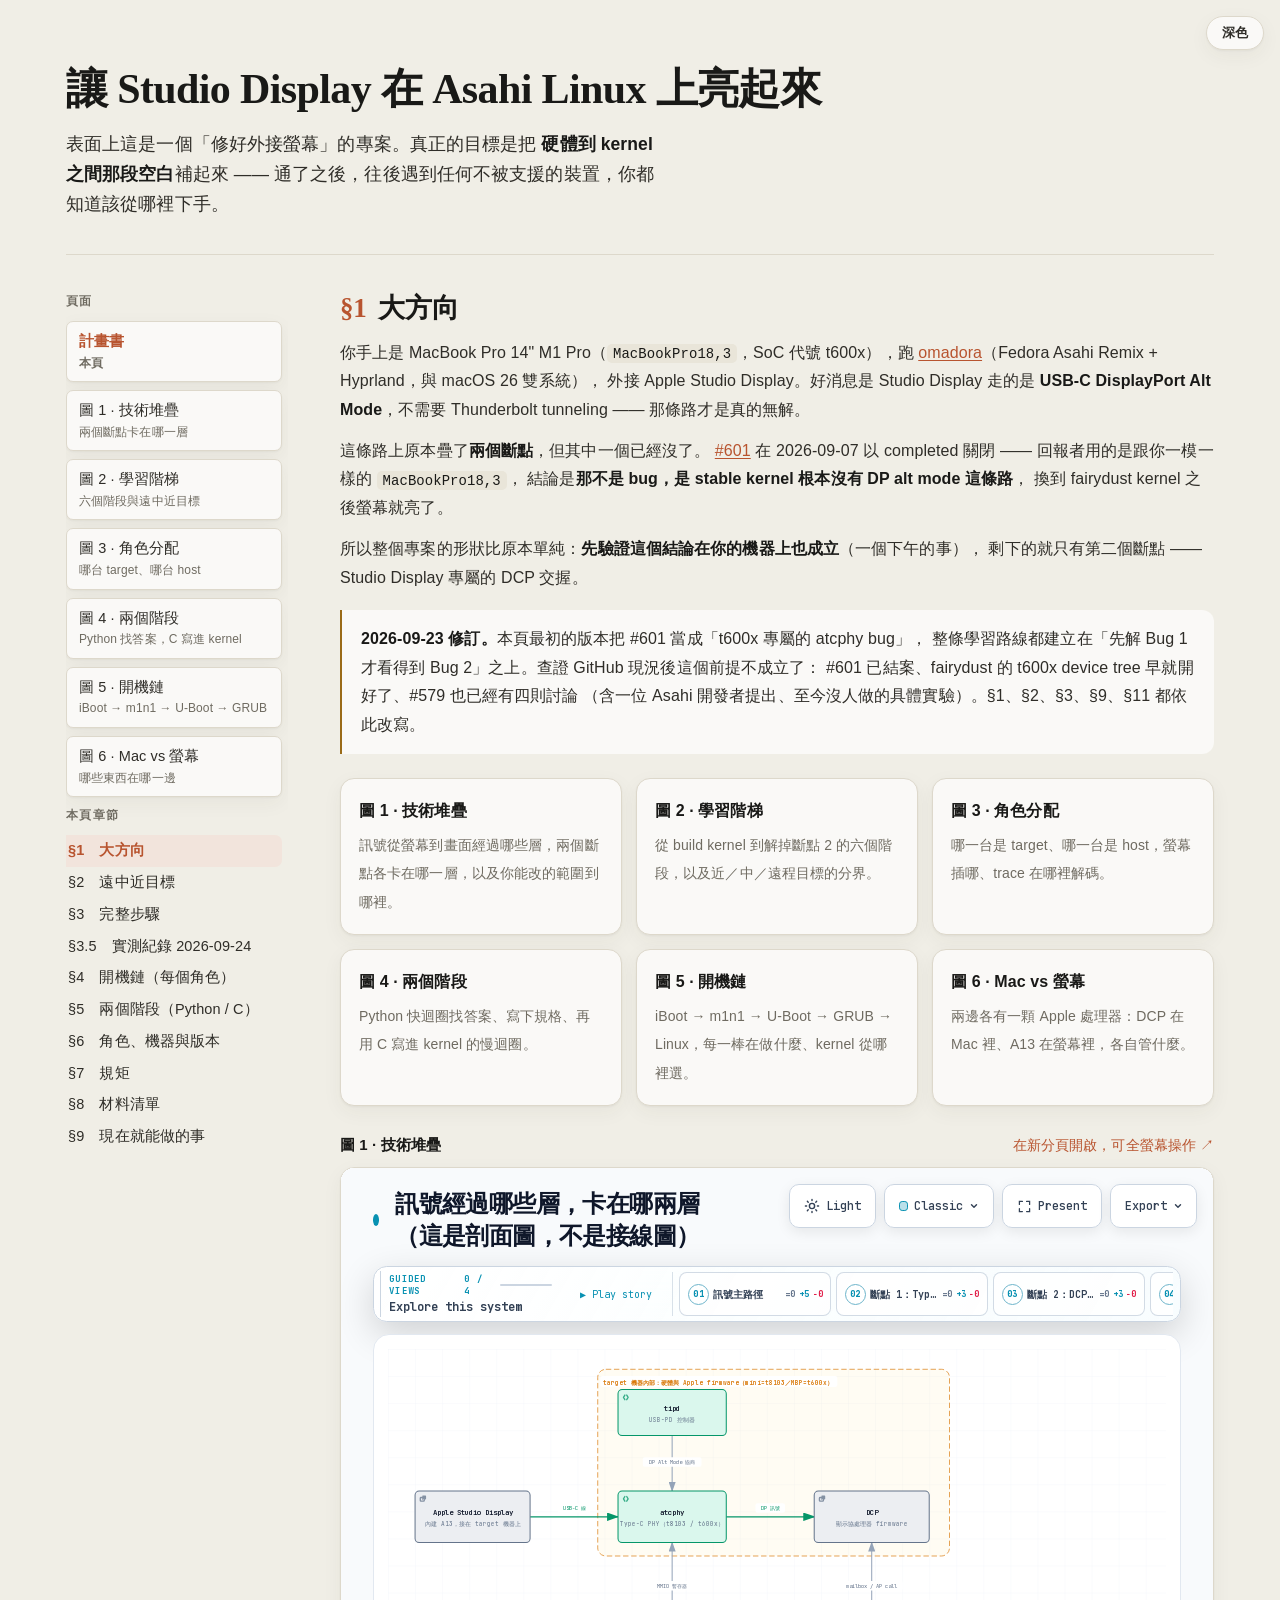
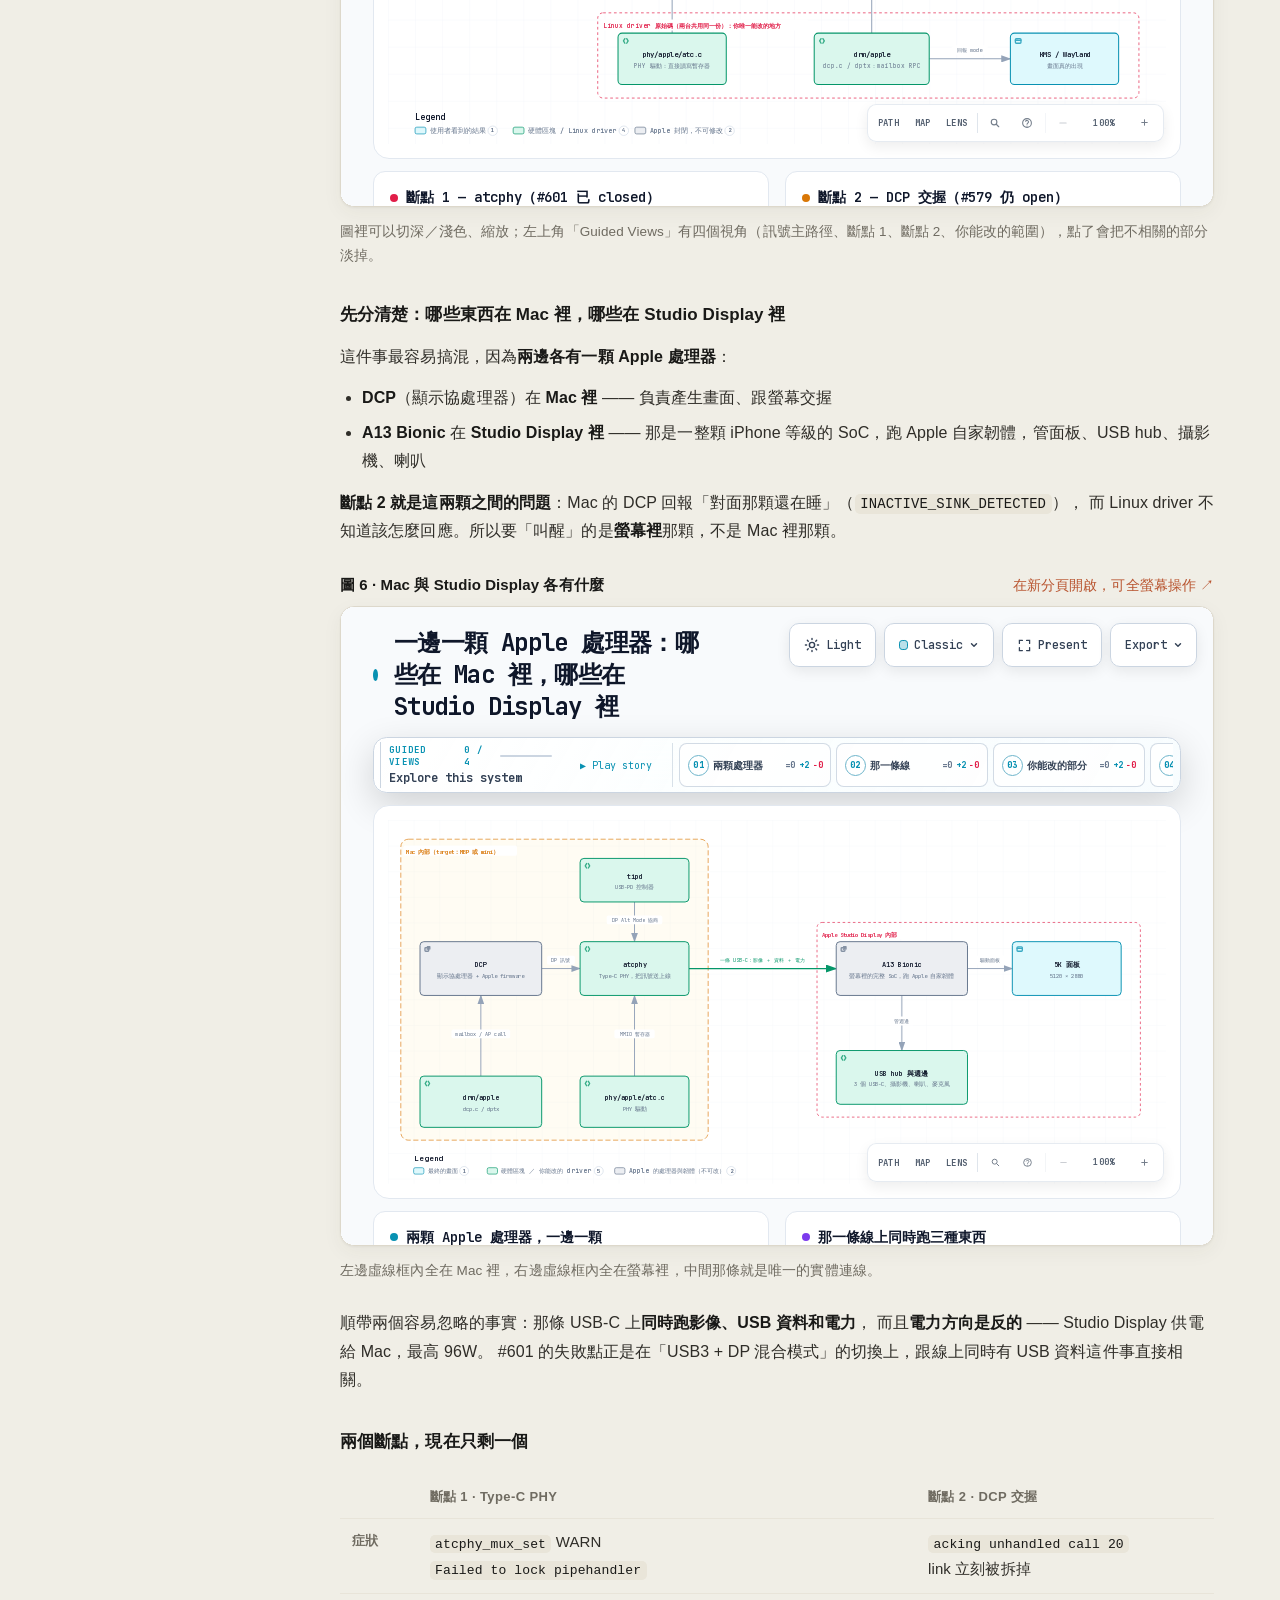
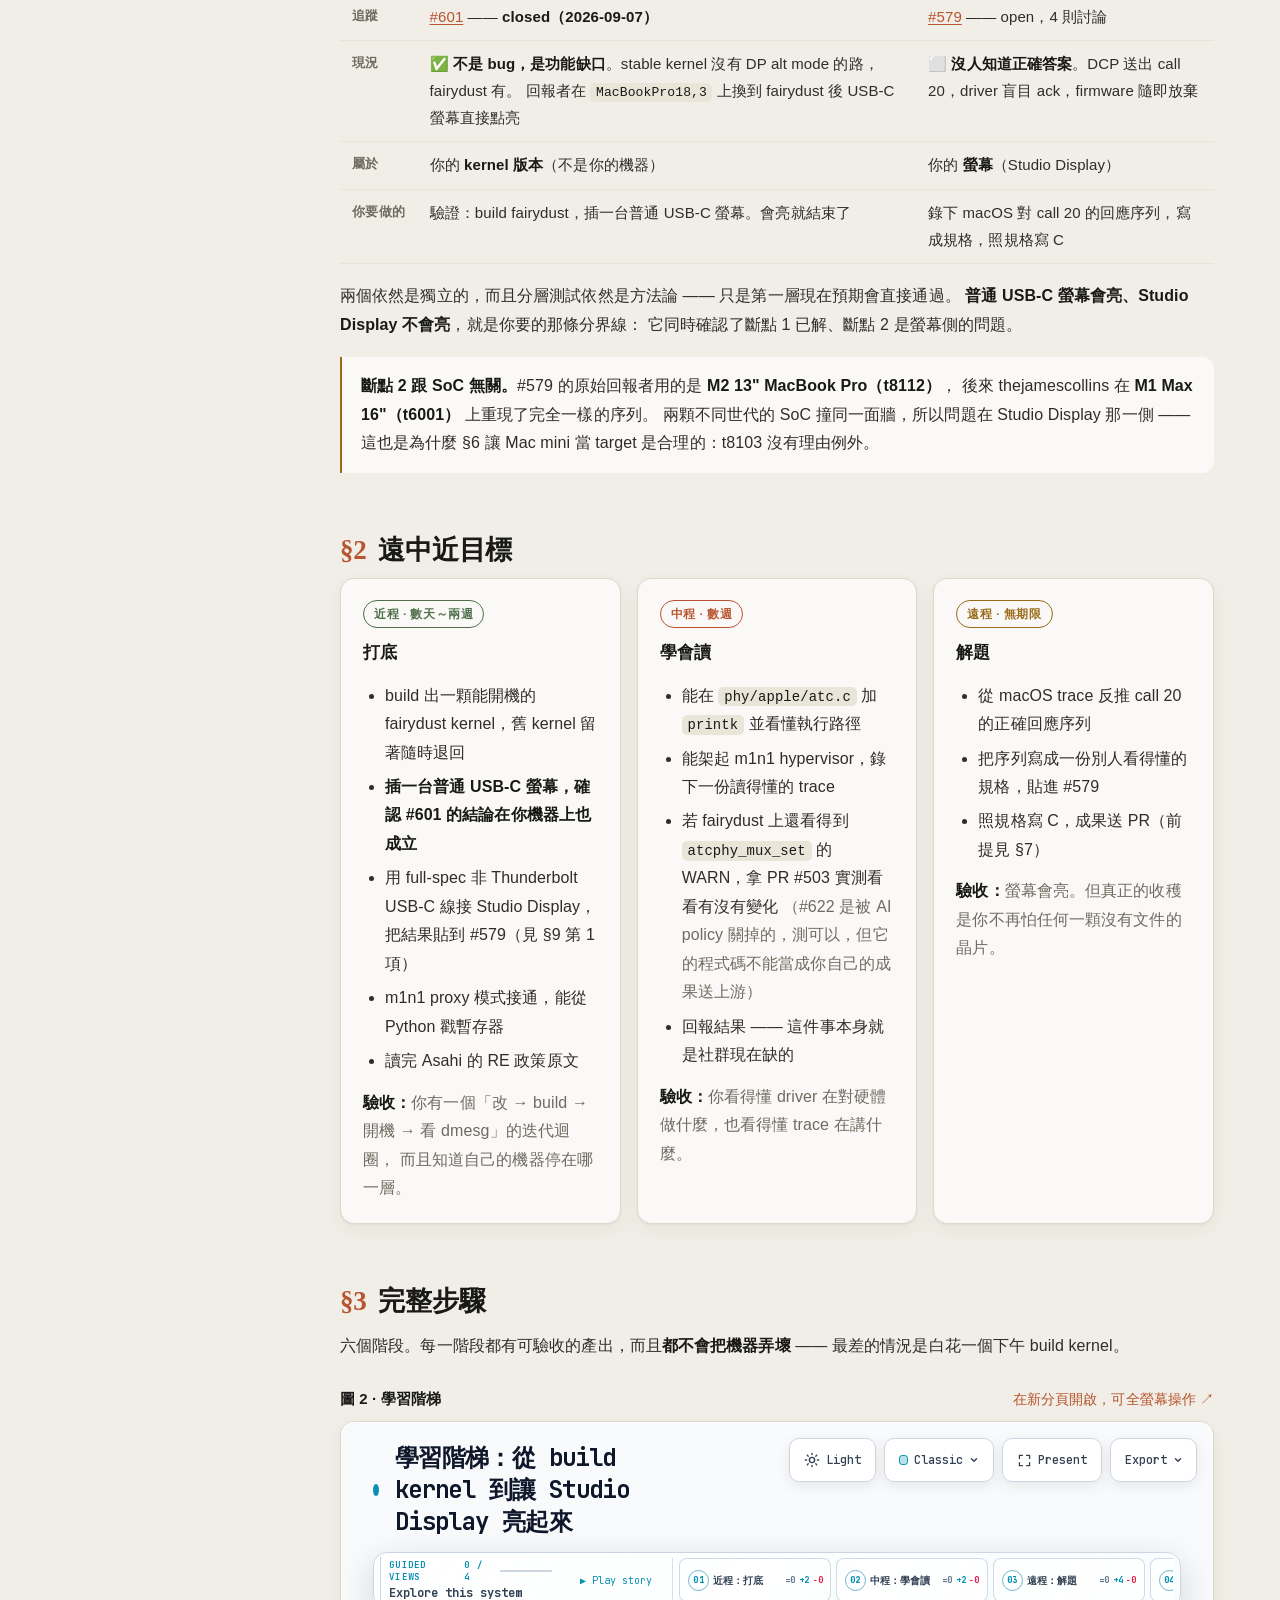
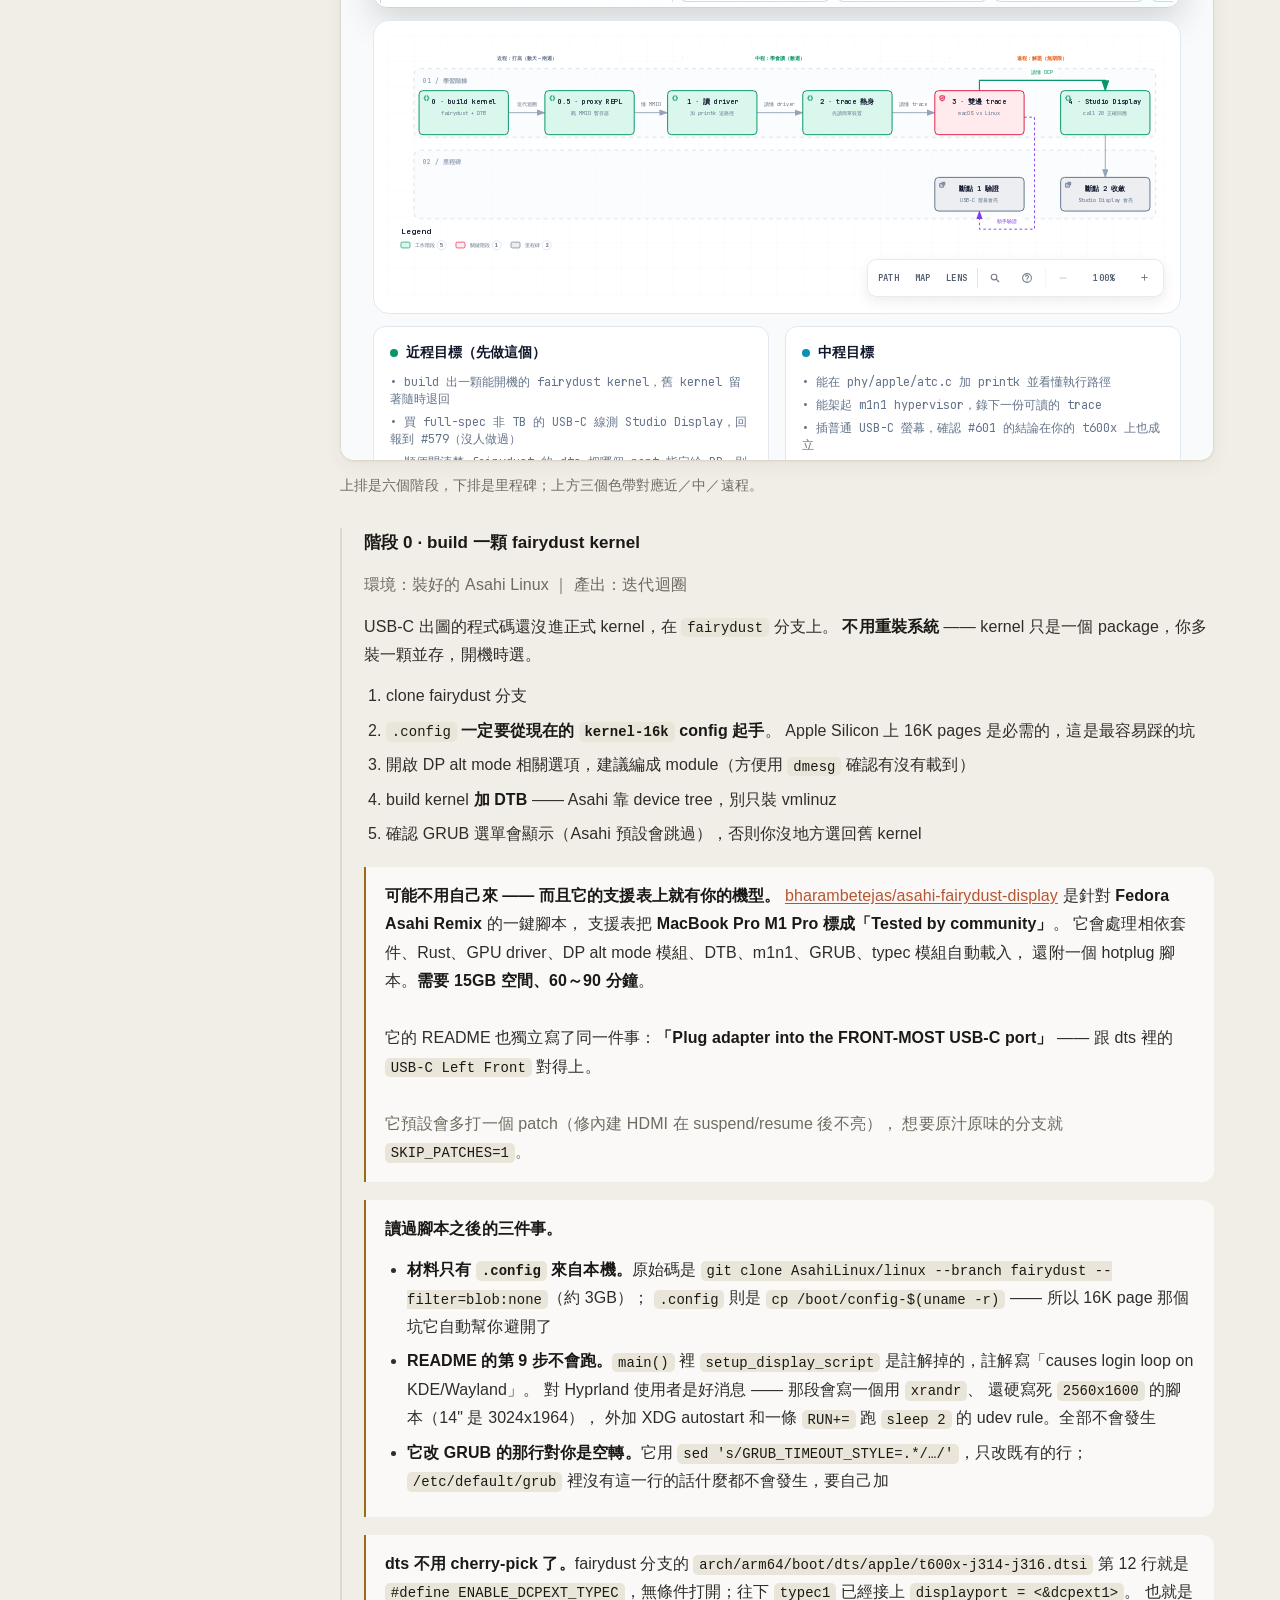
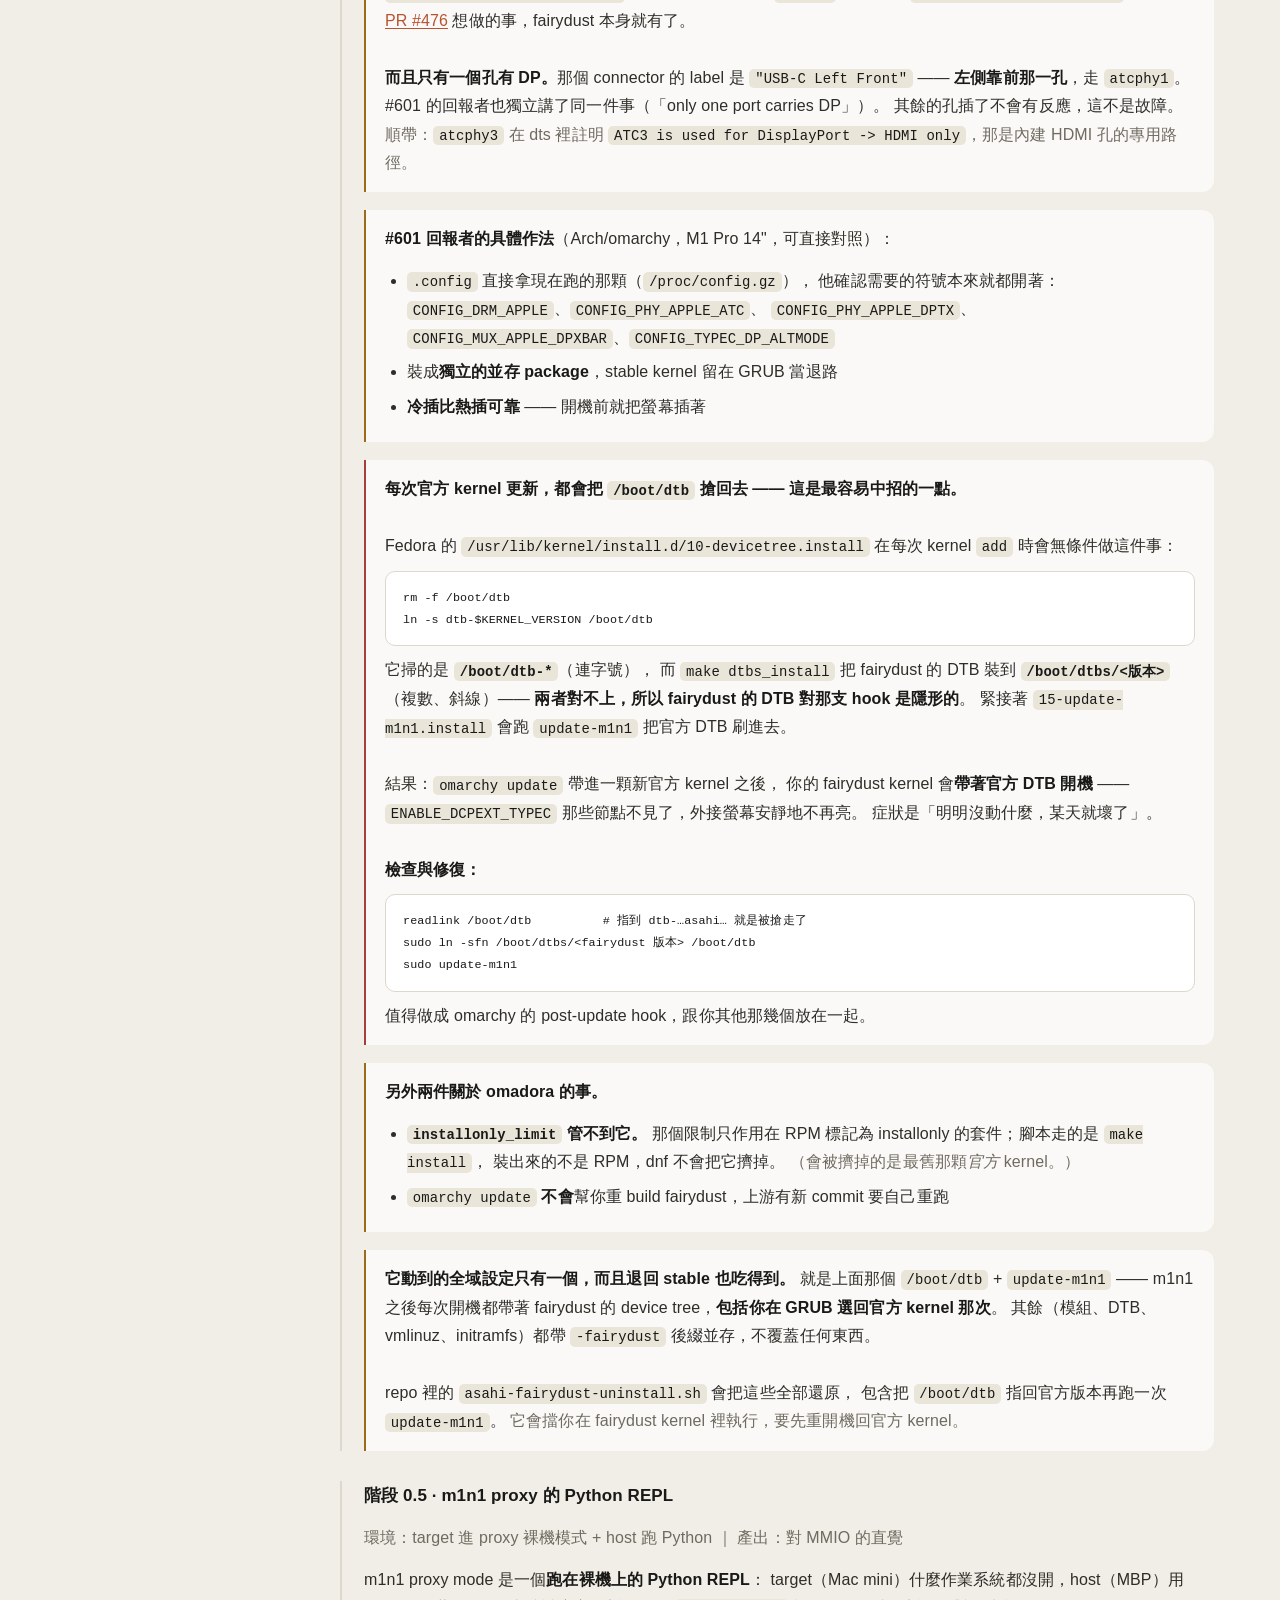
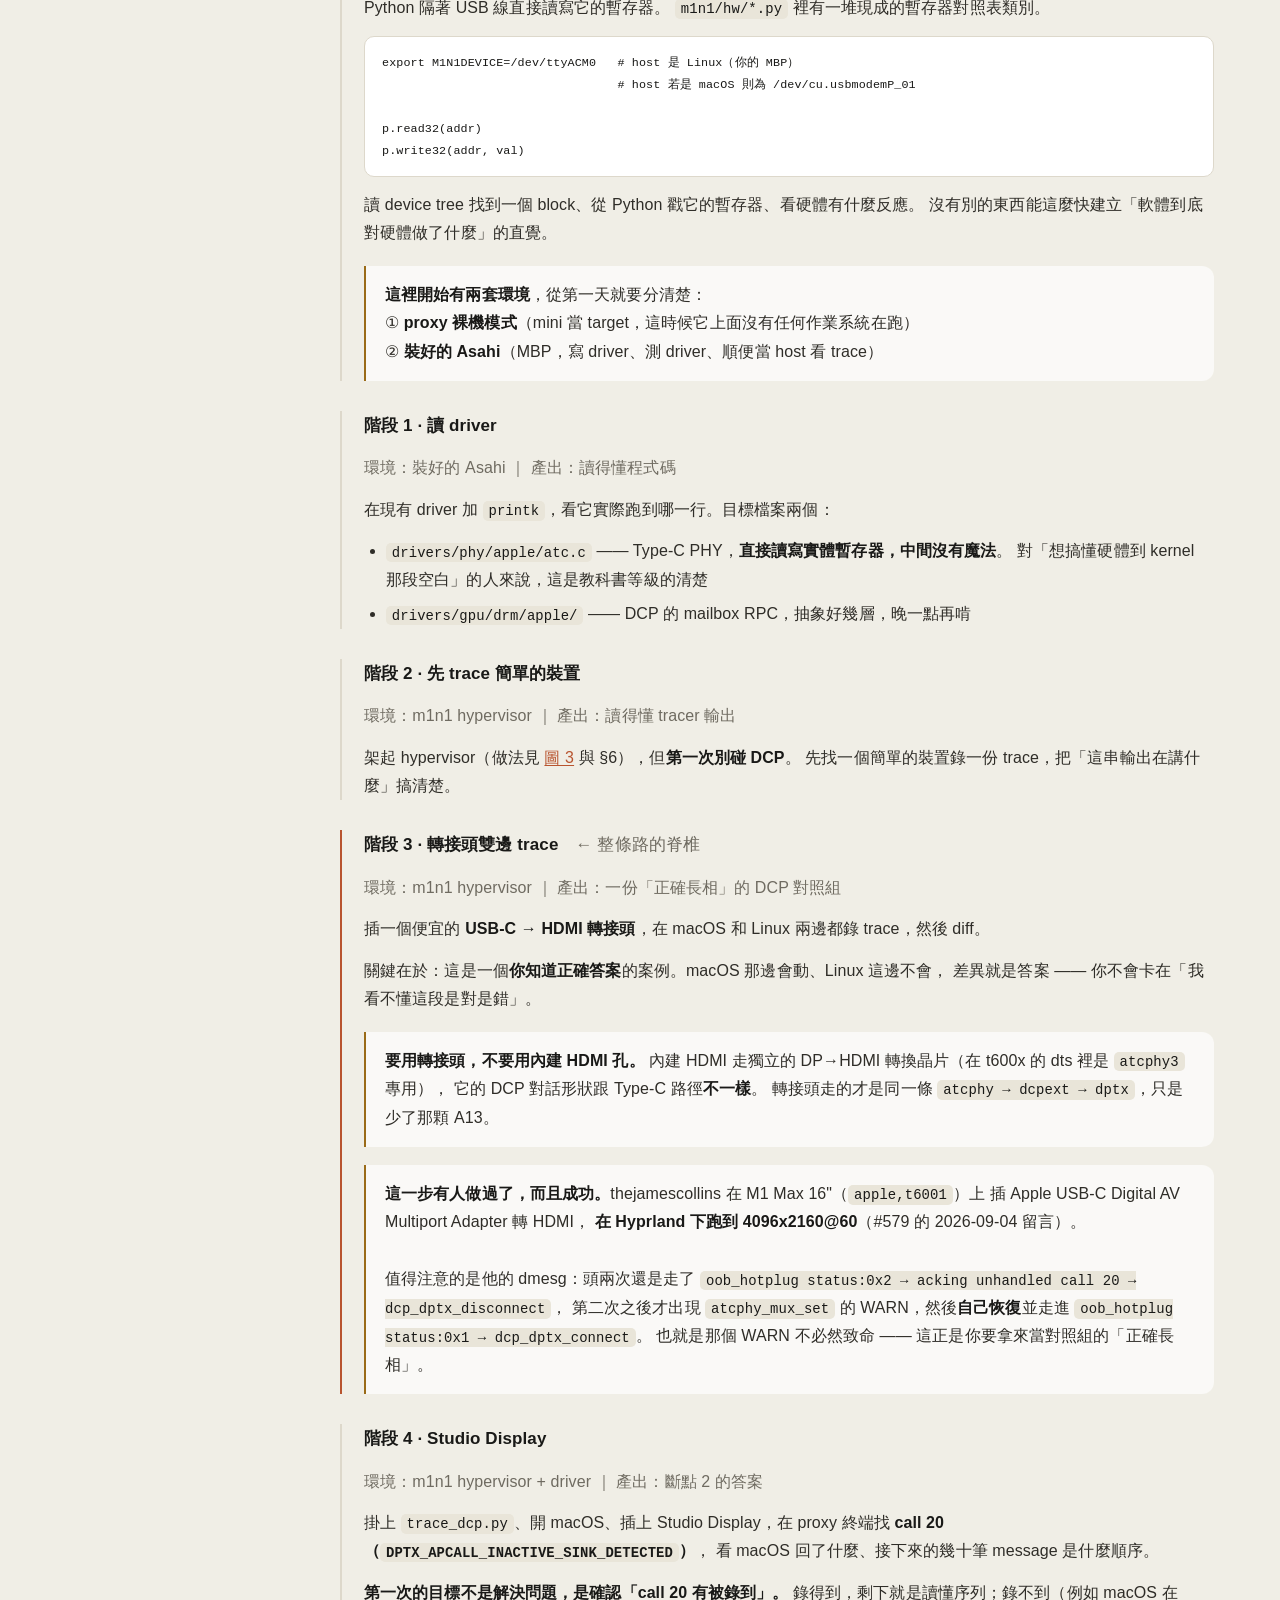
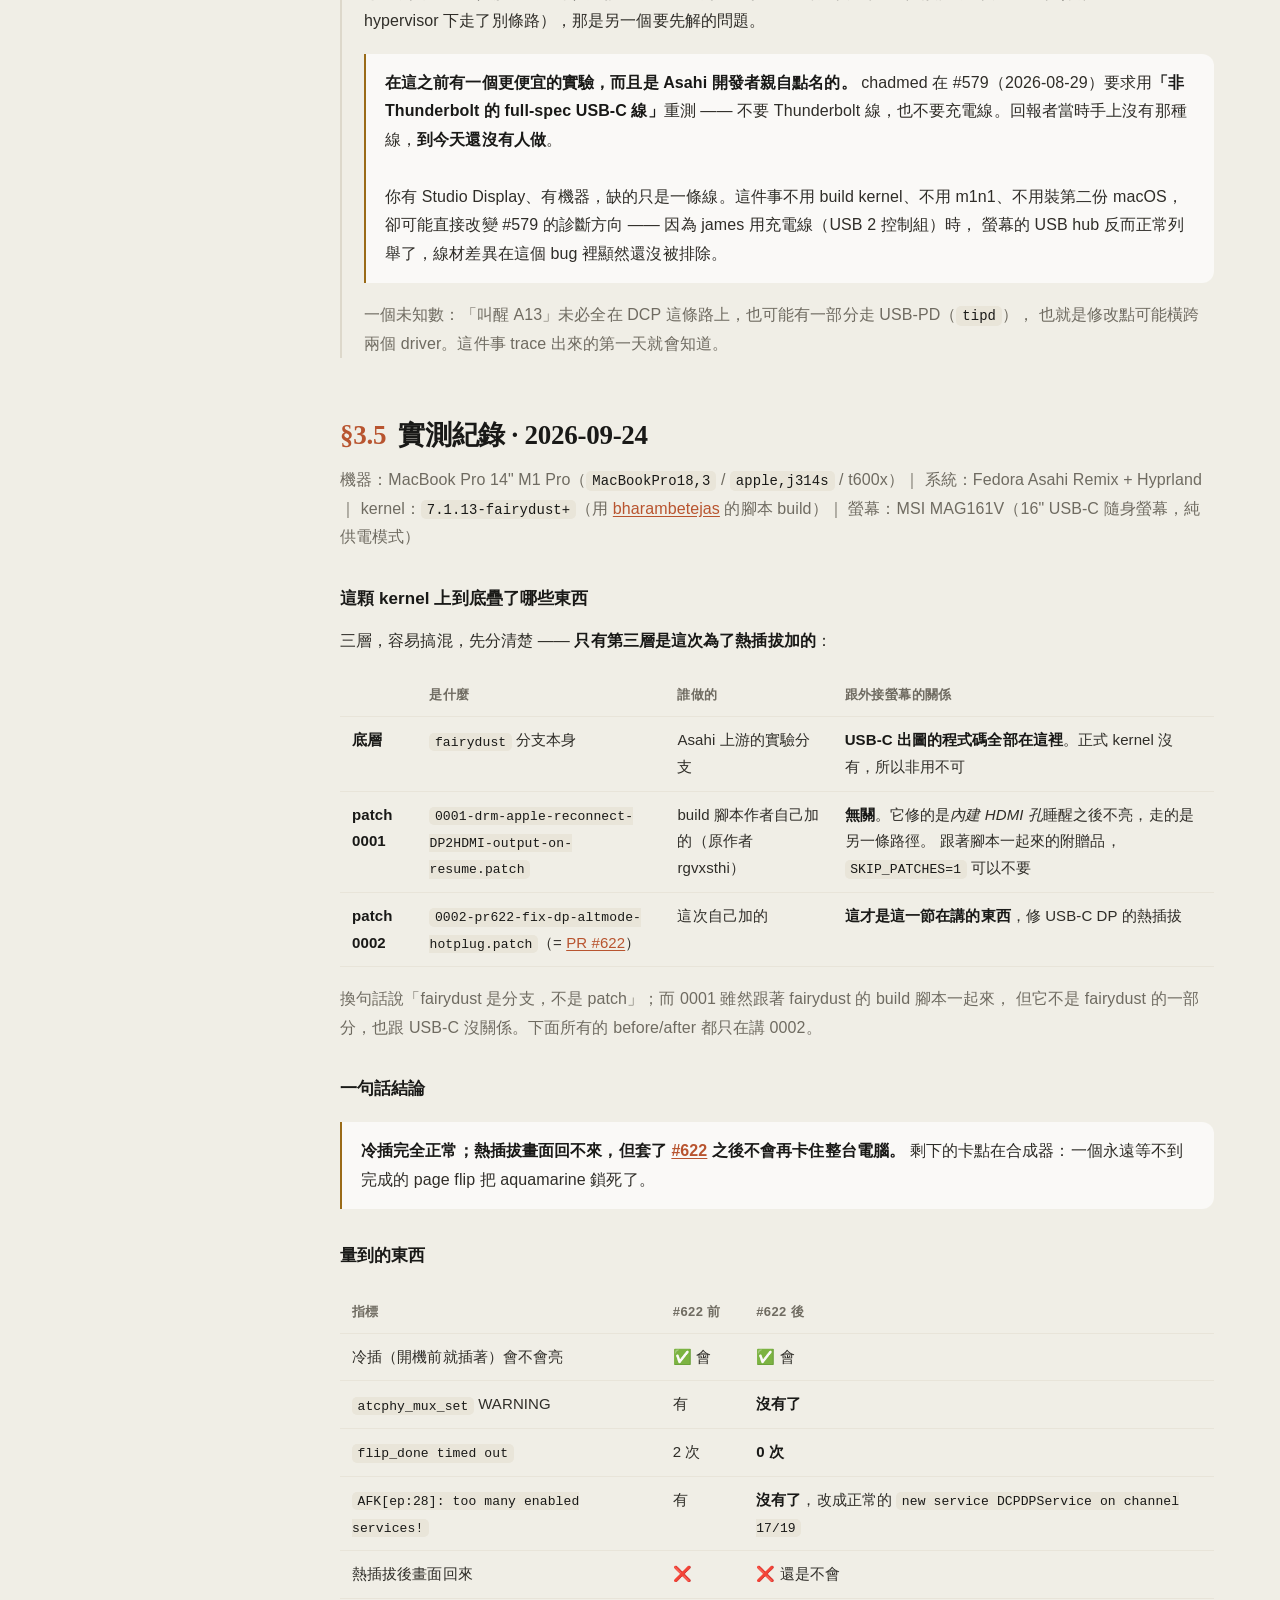
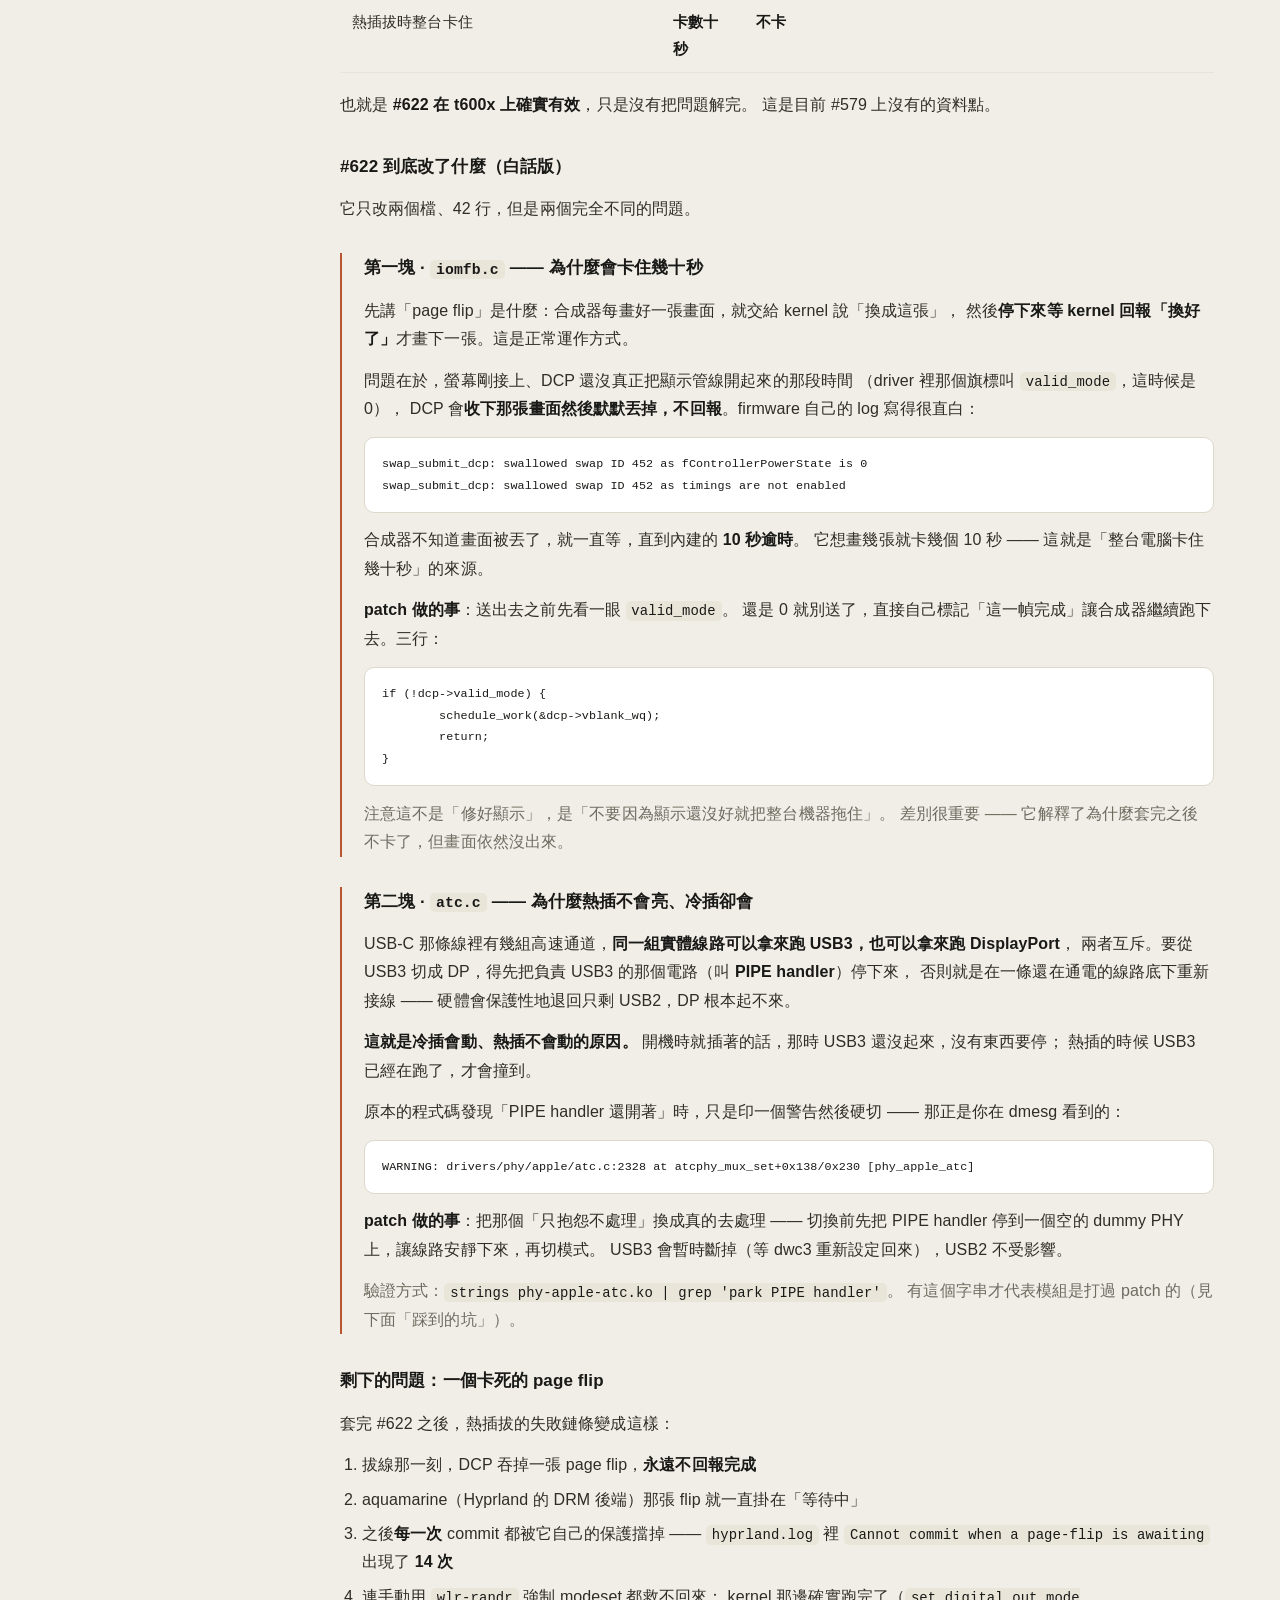
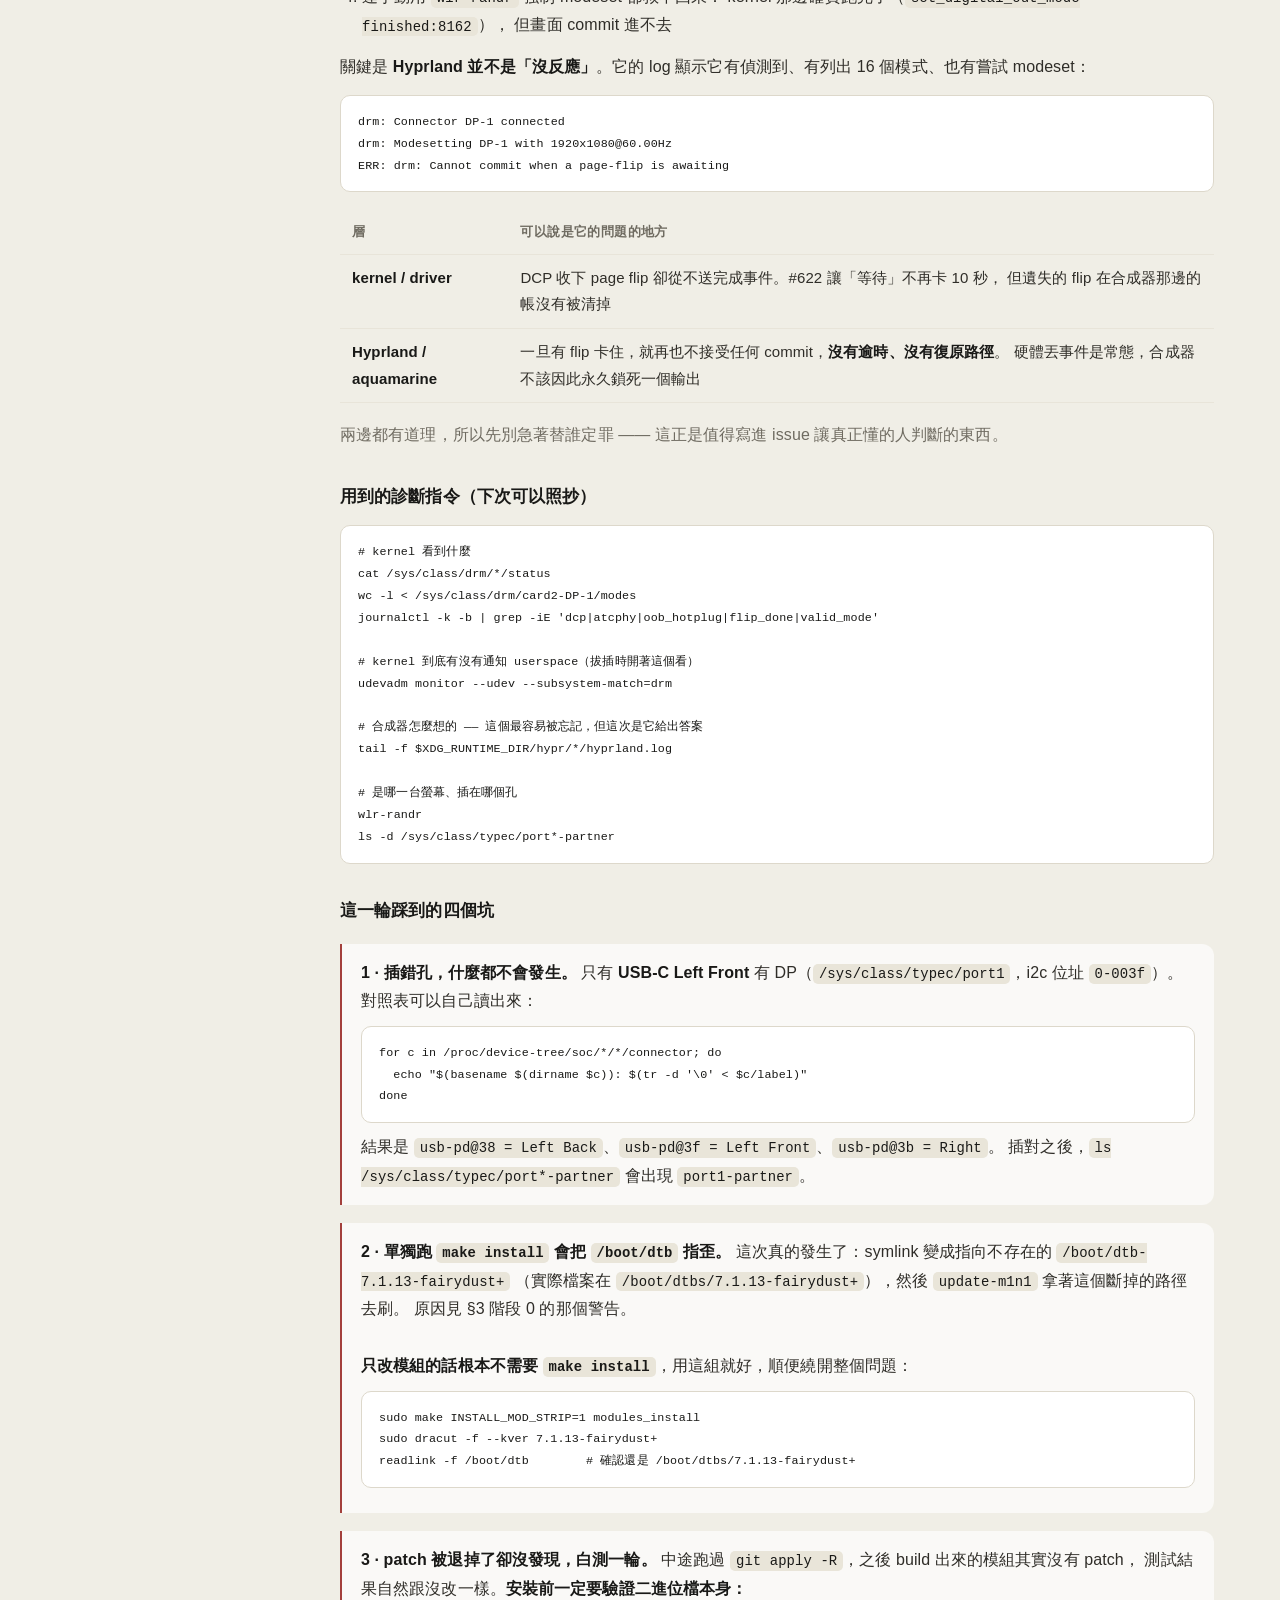
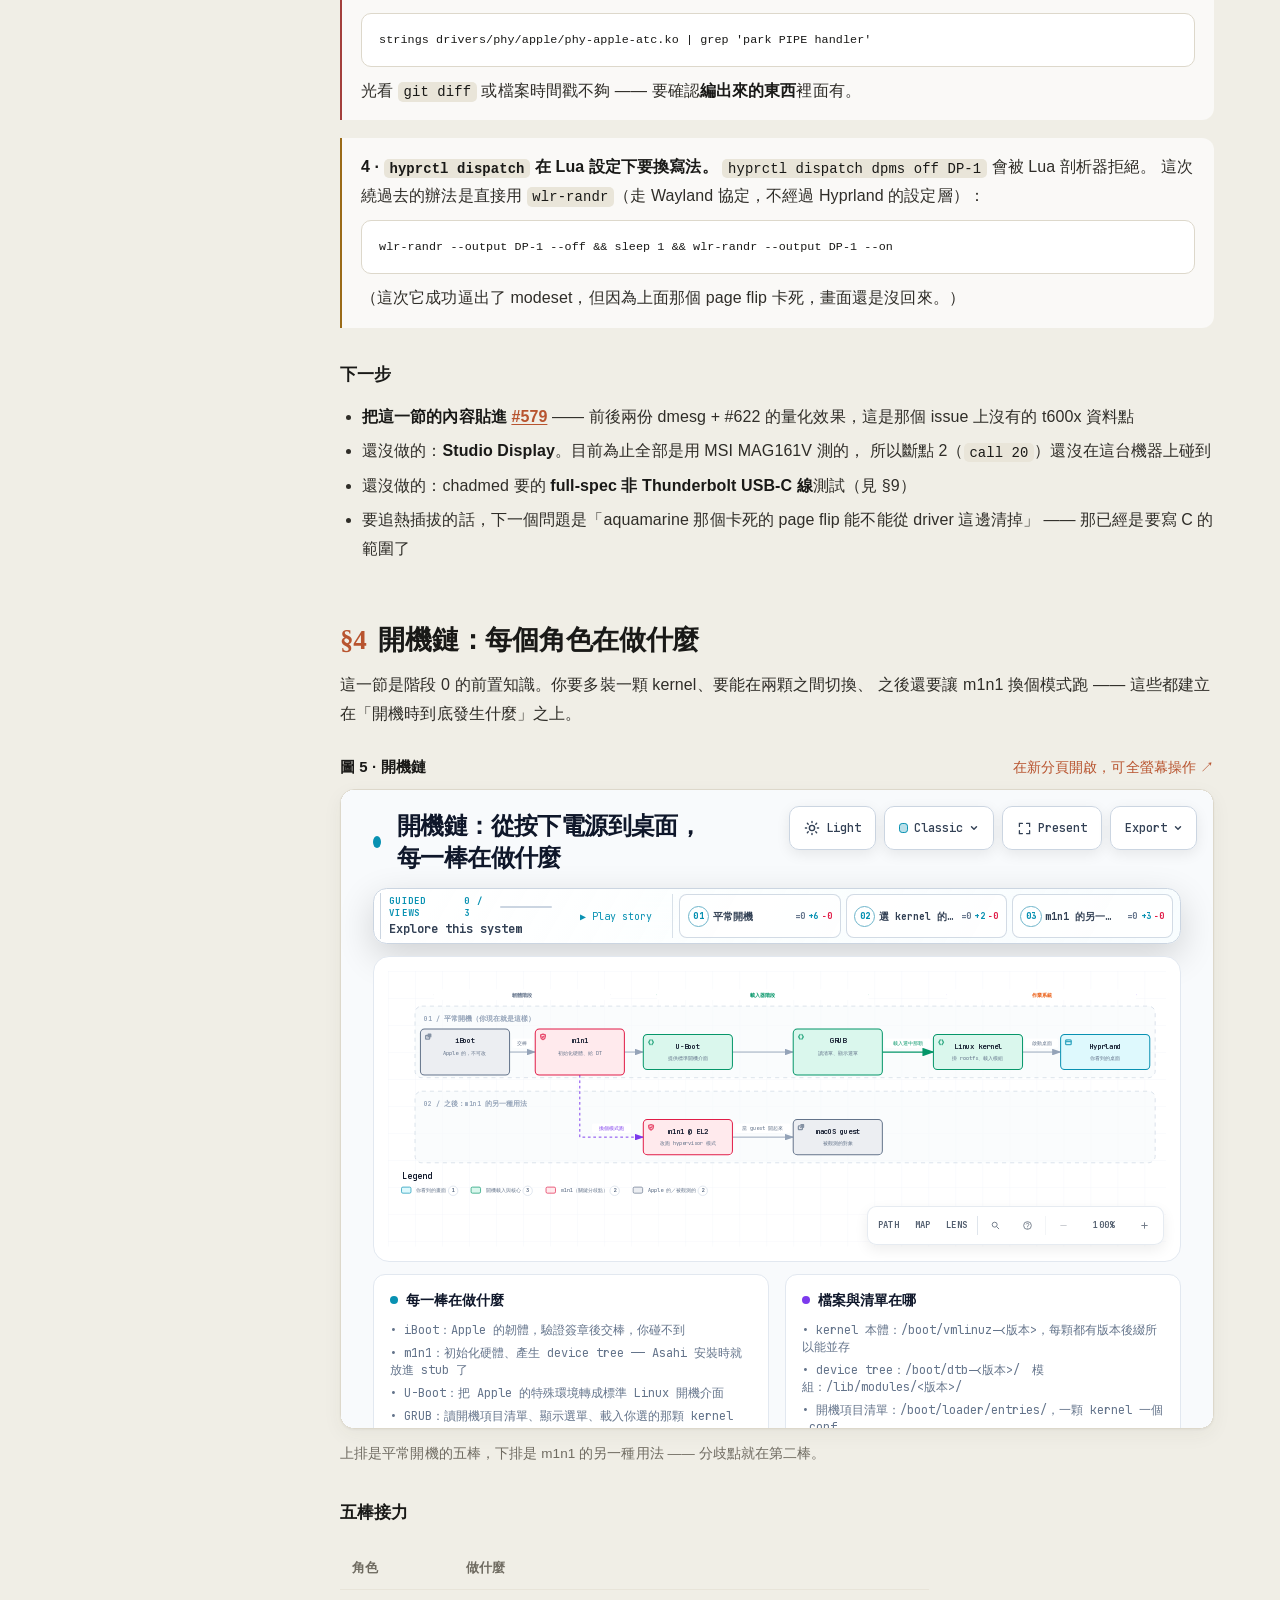
==== html/index.html @ 62ba2919 "新增 §12 日誌，記下第一次動手的完整流水帳 §3.5 記的是量到的結果，這裡記的是過程：做了什麼、發現什麼、哪裡做得不好、 下次從哪接。最新的擺最上面，之後每次動手往上加一筆。  2026-09-" ====
<!DOCTYPE html>
<html lang="zh-Hant">
<head>
<meta charset="utf-8">
<meta name="viewport" content="width=device-width, initial-scale=1">
<title>M1 Pro 外接螢幕專案</title>
<style>
:root{
  --bg:#f0eee6; --panel:#faf9f7; --panel2:#ffffff;
  --ink:#191917; --ink2:#2f2d28; --muted:#6f6b61; --line:#ddd8cb; --line2:#e8e4d9;
  --accent:#b8542f; --accent-soft:#f2e4dc;
  --ok:#4f6f4a; --warn:#9a6b18; --bad:#a3403c; --code-bg:#e9e5d9;
  --shadow:0 1px 2px rgba(60,50,30,.05),0 6px 20px rgba(60,50,30,.05);
  --serif:ui-serif,"Iowan Old Style",Georgia,"Songti TC","Noto Serif TC",serif;
}
:root[data-theme="dark"]{
  --bg:#1c1b19; --panel:#232220; --panel2:#2a2825;
  --ink:#f2f0ea; --ink2:#e2dfd6; --muted:#a09a8d; --line:#38352f; --line2:#312e29;
  --accent:#e08a66; --accent-soft:#3a2a22;
  --ok:#89ab82; --warn:#d9a95f; --bad:#e08080; --code-bg:#2b2926;
  --shadow:0 1px 2px rgba(0,0,0,.3),0 6px 20px rgba(0,0,0,.3);
}
@media (prefers-color-scheme: dark){
  :root[data-theme="auto"]{
    --bg:#1c1b19; --panel:#232220; --panel2:#2a2825;
    --ink:#f2f0ea; --ink2:#e2dfd6; --muted:#a09a8d; --line:#38352f; --line2:#312e29;
    --accent:#e08a66; --accent-soft:#3a2a22;
    --ok:#89ab82; --warn:#d9a95f; --bad:#e08080; --code-bg:#2b2926;
    --shadow:0 1px 2px rgba(0,0,0,.3),0 6px 20px rgba(0,0,0,.3);
  }
}
*{box-sizing:border-box}
html{-webkit-text-size-adjust:100%; scroll-behavior:smooth}
body{
  margin:0; background:var(--bg); color:var(--ink);
  font:16px/1.78 -apple-system,BlinkMacSystemFont,"Segoe UI","PingFang TC","Noto Sans TC","Hiragino Sans",sans-serif;
  letter-spacing:.006em;
}
.wrap{max-width:1180px; margin:0 auto; padding:0 16px 96px}
header{padding:64px 0 34px; border-bottom:1px solid var(--line); margin-bottom:36px}
h1{font-family:var(--serif); font-weight:600; font-size:clamp(28px,4.4vw,42px);
  line-height:1.22; margin:0 0 14px; letter-spacing:-.015em}
.lede{color:var(--ink2); font-size:17.5px; margin:0; max-width:62ch; line-height:1.72}

.layout{display:block}
@media (min-width:1040px){
  .layout{display:grid; grid-template-columns:222px minmax(0,1fr); gap:52px; align-items:start}
}
.toc{margin:0 0 36px}
@media (min-width:1040px){
  .toc{position:sticky; top:24px; margin:0; max-height:calc(100vh - 48px); overflow-y:auto;
    padding-right:6px}
}
.toc h4{font-size:11.5px; letter-spacing:.11em; text-transform:uppercase; color:var(--muted);
  margin:0 0 10px; font-weight:700}
.toc h4+h4{margin-top:26px}
.toc ul{list-style:none; padding:0; margin:0}
.toc li{margin:0}
.toc a{display:block; padding:5px 10px; margin-left:-10px; border-radius:7px;
  color:var(--ink2); text-decoration:none; font-size:14.5px; line-height:1.5;
  border-left:2px solid transparent}
.toc a:hover{background:var(--panel); color:var(--accent)}
.toc a.on{color:var(--accent); background:var(--accent-soft); font-weight:600}
.toc .pg a{border:1px solid var(--line); background:var(--panel); margin:0 0 8px;
  padding:9px 12px; box-shadow:var(--shadow)}
.toc .pg a:hover{border-color:var(--accent)}
.toc .pg small{display:block; color:var(--muted); font-size:12px; line-height:1.45; margin-top:2px}
.toc details{margin:0}
.toc summary{cursor:pointer; font-size:14px; font-weight:600; color:var(--accent); padding:8px 0}
@media (min-width:1040px){ .toc summary{display:none} .toc details{display:block} }
.toc details[open] summary{margin-bottom:8px}

h2{font-family:var(--serif); font-weight:600; font-size:clamp(21px,2.7vw,27px);
  margin:60px 0 10px; letter-spacing:-.01em; scroll-margin-top:24px; line-height:1.3}
h2:first-child{margin-top:0}
h2 .n{color:var(--accent); font-family:inherit; margin-right:12px; font-variant-numeric:tabular-nums}
h3{font-size:17px; margin:32px 0 6px; font-weight:650}
h4{font-size:14px; margin:26px 0 4px; font-weight:700; color:var(--muted);
  letter-spacing:.06em; text-transform:none}
p{margin:13px 0; color:var(--ink2)}
a{color:var(--accent); text-underline-offset:2px}
strong{color:var(--ink)}
code{background:var(--code-bg); padding:.13em .42em; border-radius:5px; font-size:.87em; color:var(--ink);
  font-family:ui-monospace,SFMono-Regular,Menlo,monospace}
pre{background:var(--panel2); border:1px solid var(--line); border-radius:10px; padding:15px 17px;
  overflow-x:auto; font-size:13.5px; line-height:1.62; color:var(--ink);
  font-family:ui-monospace,SFMono-Regular,Menlo,monospace}
pre code{background:none; padding:0}
.card{background:var(--panel); border:1px solid var(--line); border-radius:14px;
  padding:20px 22px; margin:18px 0; box-shadow:var(--shadow)}
.grid{display:grid; gap:16px; grid-template-columns:repeat(auto-fit,minmax(248px,1fr))}
.grid .card{margin:0}
.tag{display:inline-block; font-size:11.5px; font-weight:700; letter-spacing:.05em;
  padding:3px 10px; border-radius:999px; border:1px solid currentColor; margin-bottom:10px}
.t-near{color:var(--ok)} .t-mid{color:var(--accent)} .t-far{color:var(--warn)} .t-bad{color:var(--bad)}
table{width:100%; border-collapse:collapse; margin:18px 0; font-size:15px; display:block; overflow-x:auto}
th,td{text-align:left; padding:10px 12px; border-bottom:1px solid var(--line2); vertical-align:top; color:var(--ink2)}
th{font-size:13px; color:var(--muted); font-weight:700; letter-spacing:.03em; white-space:nowrap}
ul,ol{padding-left:22px; margin:13px 0; color:var(--ink2)}
li{margin:6px 0}
.figs{display:grid; gap:14px; grid-template-columns:repeat(auto-fit,minmax(228px,1fr)); margin:24px 0}
.fig{display:block; background:var(--panel); border:1px solid var(--line); border-radius:14px;
  padding:18px; text-decoration:none; color:inherit; box-shadow:var(--shadow);
  transition:transform .15s,border-color .15s}
.fig:hover{transform:translateY(-2px); border-color:var(--accent)}
.fig b{display:block; font-size:16px; margin-bottom:5px; color:var(--ink)}
.fig span{color:var(--muted); font-size:14px; line-height:1.55}
.stage{border-left:2px solid var(--line); padding-left:22px; margin:30px 0}
.stage.key{border-left-color:var(--accent)}
.stage h3{margin-top:0}
.muted{color:var(--muted)}
.callout{border-left:2px solid var(--warn); background:var(--panel); border-radius:0 12px 12px 0;
  padding:15px 19px; margin:18px 0; color:var(--ink2)}
.callout.stop{border-left-color:var(--bad)}
.chk{list-style:none; padding-left:0}
.chk li{padding-left:26px; position:relative}
.chk li::before{content:"☐"; position:absolute; left:0; color:var(--muted)}
.chk li.have::before{content:"☑"; color:var(--ok)}
.themebtn{position:fixed; top:16px; right:16px; z-index:9; cursor:pointer;
  background:var(--panel); color:var(--ink2); border:1px solid var(--line); border-radius:999px;
  padding:7px 15px; font-size:13px; font-weight:600; box-shadow:var(--shadow); font-family:inherit}
.themebtn:hover{border-color:var(--accent); color:var(--accent)}
@media (max-width:1240px){.themebtn{position:static; margin:16px 0 -8px; display:block}}
.embed{margin:26px 0}
.embed .bar{display:flex; justify-content:space-between; align-items:baseline; gap:12px;
  margin-bottom:8px; flex-wrap:wrap}
.embed .bar b{font-size:15px}
.embed .bar a{font-size:13.5px; text-decoration:none; white-space:nowrap}
.embed .bar a:hover{text-decoration:underline}
.embed iframe{width:100%; height:640px; border:1px solid var(--line); border-radius:14px;
  background:var(--panel2); box-shadow:var(--shadow); display:block}
@media (max-width:760px){.embed iframe{height:460px}}
footer{margin-top:66px; padding-top:24px; border-top:1px solid var(--line); color:var(--muted); font-size:14px}
</style>
</head>
<body>
<button class="themebtn" id="tt" type="button">深色</button>
<div class="wrap">

<header>
  <h1>讓 Studio Display 在 Asahi Linux 上亮起來</h1>
  <p class="lede">
    表面上這是一個「修好外接螢幕」的專案。真正的目標是把
    <strong>硬體到 kernel 之間那段空白</strong>補起來 ——
    通了之後，往後遇到任何不被支援的裝置，你都知道該從哪裡下手。
  </p>
</header>

<div class="layout">
<nav class="toc">
<details open>
<summary>目錄 ▾</summary>
<h4>頁面</h4>
<ul class="pg">
  <li><a href="index.html" class="on">計畫書<small>本頁</small></a></li>
  <li><a href="01-stack.html">圖 1 · 技術堆疊<small>兩個斷點卡在哪一層</small></a></li>
  <li><a href="02-ladder.html">圖 2 · 學習階梯<small>六個階段與遠中近目標</small></a></li>
  <li><a href="03-m1n1.html">圖 3 · 角色分配<small>哪台 target、哪台 host</small></a></li>
  <li><a href="04-phases.html">圖 4 · 兩個階段<small>Python 找答案，C 寫進 kernel</small></a></li>
  <li><a href="05-boot.html">圖 5 · 開機鏈<small>iBoot → m1n1 → U-Boot → GRUB</small></a></li>
  <li><a href="06-sides.html">圖 6 · Mac vs 螢幕<small>哪些東西在哪一邊</small></a></li>
</ul>
<h4>本頁章節</h4>
<ul id="toclist">
  <li><a href="#s1">§1　大方向</a></li>
  <li><a href="#s2">§2　遠中近目標</a></li>
  <li><a href="#s3">§3　完整步驟</a></li>
  <li><a href="#s3b">§3.5　實測紀錄 2026-09-24</a></li>
  <li><a href="#s4">§4　開機鏈（每個角色）</a></li>
  <li><a href="#s5">§5　兩個階段（Python / C）</a></li>
  <li><a href="#s6">§6　角色、機器與版本</a></li>
  <li><a href="#s7">§7　規矩</a></li>
  <li><a href="#s8">§8　材料清單</a></li>
  <li><a href="#s9">§9　現在就能做的事</a></li>
  <li><a href="#s10">§10　名詞表</a></li>
  <li><a href="#s11">§11　連結索引</a></li>
  <li><a href="#s12">§12　日誌</a></li>
</ul>
</details>
</nav>
<main>

<h2 id="s1"><span class="n">§1</span>大方向</h2>

<p>
  你手上是 MacBook Pro 14" M1 Pro（<code>MacBookPro18,3</code>，SoC 代號 t600x），跑 <a href="https://github.com/malik-na/omadora">omadora</a>（Fedora Asahi Remix + Hyprland，與 macOS 26 雙系統），
  外接 Apple Studio Display。好消息是 Studio Display 走的是
  <strong>USB-C DisplayPort Alt Mode</strong>，不需要 Thunderbolt tunneling —— 那條路才是真的無解。
</p>
<p>
  這條路上原本疊了<strong>兩個斷點</strong>，但其中一個已經沒了。
  <a href="https://github.com/AsahiLinux/linux/issues/601">#601</a> 在 2026-09-07 以
  completed 關閉 —— 回報者用的是跟你一模一樣的 <code>MacBookPro18,3</code>，
  結論是<strong>那不是 bug，是 stable kernel 根本沒有 DP alt mode 這條路</strong>，
  換到 fairydust kernel 之後螢幕就亮了。
</p>
<p>
  所以整個專案的形狀比原本單純：<strong>先驗證這個結論在你的機器上也成立</strong>（一個下午的事），
  剩下的就只有第二個斷點 —— Studio Display 專屬的 DCP 交握。
</p>
<div class="callout">
  <strong>2026-09-23 修訂。</strong>本頁最初的版本把 #601 當成「t600x 專屬的 atcphy bug」，
  整條學習路線都建立在「先解 Bug 1 才看得到 Bug 2」之上。查證 GitHub 現況後這個前提不成立了：
  #601 已結案、fairydust 的 t600x device tree 早就開好了、#579 也已經有四則討論
  （含一位 Asahi 開發者提出、至今沒人做的具體實驗）。§1、§2、§3、§9、§11 都依此改寫。
</div>

<div class="figs">
  <a class="fig" href="01-stack.html">
    <b>圖 1 · 技術堆疊</b>
    <span>訊號從螢幕到畫面經過哪些層，兩個斷點各卡在哪一層，以及你能改的範圍到哪裡。</span>
  </a>
  <a class="fig" href="02-ladder.html">
    <b>圖 2 · 學習階梯</b>
    <span>從 build kernel 到解掉斷點 2 的六個階段，以及近／中／遠程目標的分界。</span>
  </a>
  <a class="fig" href="03-m1n1.html">
    <b>圖 3 · 角色分配</b>
    <span>哪一台是 target、哪一台是 host，螢幕插哪、trace 在哪裡解碼。</span>
  </a>
  <a class="fig" href="04-phases.html">
    <b>圖 4 · 兩個階段</b>
    <span>Python 快迴圈找答案、寫下規格、再用 C 寫進 kernel 的慢迴圈。</span>
  </a>
  <a class="fig" href="05-boot.html">
    <b>圖 5 · 開機鏈</b>
    <span>iBoot → m1n1 → U-Boot → GRUB → Linux，每一棒在做什麼、kernel 從哪裡選。</span>
  </a>
  <a class="fig" href="06-sides.html">
    <b>圖 6 · Mac vs 螢幕</b>
    <span>兩邊各有一顆 Apple 處理器：DCP 在 Mac 裡、A13 在螢幕裡，各自管什麼。</span>
  </a>
</div>

<div class="embed">
  <div class="bar"><b>圖 1 · 技術堆疊</b><a href="01-stack.html" target="_blank">在新分頁開啟，可全螢幕操作 ↗</a></div>
  <iframe src="01-stack.html" loading="lazy" title="圖 1 · 技術堆疊"></iframe>
  <p class="muted" style="font-size:13.5px">圖裡可以切深／淺色、縮放；左上角「Guided Views」有四個視角（訊號主路徑、斷點 1、斷點 2、你能改的範圍），點了會把不相關的部分淡掉。</p>
</div>


<h3>先分清楚：哪些東西在 Mac 裡，哪些在 Studio Display 裡</h3>

<p>
  這件事最容易搞混，因為<strong>兩邊各有一顆 Apple 處理器</strong>：
</p>
<ul>
  <li><strong>DCP</strong>（顯示協處理器）在 <strong>Mac 裡</strong> —— 負責產生畫面、跟螢幕交握</li>
  <li><strong>A13 Bionic</strong> 在 <strong>Studio Display 裡</strong> ——
      那是一整顆 iPhone 等級的 SoC，跑 Apple 自家韌體，管面板、USB hub、攝影機、喇叭</li>
</ul>
<p>
  <strong>斷點 2 就是這兩顆之間的問題</strong>：Mac 的 DCP 回報「對面那顆還在睡」（<code>INACTIVE_SINK_DETECTED</code>），
  而 Linux driver 不知道該怎麼回應。所以要「叫醒」的是<strong>螢幕裡</strong>那顆，不是 Mac 裡那顆。
</p>

<div class="embed">
  <div class="bar"><b>圖 6 · Mac 與 Studio Display 各有什麼</b><a href="06-sides.html" target="_blank">在新分頁開啟，可全螢幕操作 ↗</a></div>
  <iframe src="06-sides.html" loading="lazy" title="圖 6 · Mac 與 Studio Display 各有什麼"></iframe>
  <p class="muted" style="font-size:13.5px">左邊虛線框內全在 Mac 裡，右邊虛線框內全在螢幕裡，中間那條就是唯一的實體連線。</p>
</div>

<p>
  順帶兩個容易忽略的事實：那條 USB-C 上<strong>同時跑影像、USB 資料和電力</strong>，
  而且<strong>電力方向是反的</strong> —— Studio Display 供電給 Mac，最高 96W。
  #601 的失敗點正是在「USB3 + DP 混合模式」的切換上，跟線上同時有 USB 資料這件事直接相關。
</p>

<h3>兩個斷點，現在只剩一個</h3>

<table>
<thead><tr><th></th><th>斷點 1 · Type-C PHY</th><th>斷點 2 · DCP 交握</th></tr></thead>
<tbody>
<tr><th>症狀</th><td><code>atcphy_mux_set</code> WARN<br><code>Failed to lock pipehandler</code></td><td><code>acking unhandled call 20</code><br>link 立刻被拆掉</td></tr>
<tr><th>追蹤</th><td><a href="https://github.com/AsahiLinux/linux/issues/601">#601</a> —— <strong>closed（2026-09-07）</strong></td><td><a href="https://github.com/AsahiLinux/linux/issues/579">#579</a> —— open，4 則討論</td></tr>
<tr><th>現況</th><td>✅ <strong>不是 bug，是功能缺口</strong>。stable kernel 沒有 DP alt mode 的路，fairydust 有。
    回報者在 <code>MacBookPro18,3</code> 上換到 fairydust 後 USB-C 螢幕直接點亮</td>
    <td>⬜ <strong>沒人知道正確答案</strong>。DCP 送出 call 20，driver 盲目 ack，firmware 隨即放棄</td>
</tr>
<tr><th>屬於</th><td>你的 <strong>kernel 版本</strong>（不是你的機器）</td><td>你的 <strong>螢幕</strong>（Studio Display）</td></tr>
<tr><th>你要做的</th><td>驗證：build fairydust，插一台普通 USB-C 螢幕。會亮就結束了</td><td>錄下 macOS 對 call 20 的回應序列，寫成規格，照規格寫 C</td></tr>
</tbody>
</table>

<p>
  兩個依然是獨立的，而且分層測試依然是方法論 —— 只是第一層現在預期會直接通過。
  <strong>普通 USB-C 螢幕會亮、Studio Display 不會亮</strong>，就是你要的那條分界線：
  它同時確認了斷點 1 已解、斷點 2 是螢幕側的問題。
</p>
<div class="callout">
  <strong>斷點 2 跟 SoC 無關。</strong>#579 的原始回報者用的是 <strong>M2 13" MacBook Pro（t8112）</strong>，
  後來 thejamescollins 在 <strong>M1 Max 16"（t6001）</strong> 上重現了完全一樣的序列。
  兩顆不同世代的 SoC 撞同一面牆，所以問題在 Studio Display 那一側 ——
  這也是為什麼 §6 讓 Mac mini 當 target 是合理的：t8103 沒有理由例外。
</div>

<h2 id="s2"><span class="n">§2</span>遠中近目標</h2>

<div class="grid">
  <div class="card">
    <span class="tag t-near">近程 · 數天～兩週</span>
    <h3 style="margin-top:0">打底</h3>
    <ul>
      <li>build 出一顆能開機的 fairydust kernel，舊 kernel 留著隨時退回</li>
      <li><strong>插一台普通 USB-C 螢幕，確認 #601 的結論在你機器上也成立</strong></li>
      <li>用 full-spec 非 Thunderbolt USB-C 線接 Studio Display，把結果貼到 #579（見 §9 第 1 項）</li>
      <li>m1n1 proxy 模式接通，能從 Python 戳暫存器</li>
      <li>讀完 Asahi 的 RE 政策原文</li>
    </ul>
    <p class="muted" style="margin-bottom:0">
      <strong>驗收：</strong>你有一個「改 → build → 開機 → 看 dmesg」的迭代迴圈，
      而且知道自己的機器停在哪一層。
    </p>
  </div>

  <div class="card">
    <span class="tag t-mid">中程 · 數週</span>
    <h3 style="margin-top:0">學會讀</h3>
    <ul>
      <li>能在 <code>phy/apple/atc.c</code> 加 <code>printk</code> 並看懂執行路徑</li>
      <li>能架起 m1n1 hypervisor，錄下一份讀得懂的 trace</li>
      <li>若 fairydust 上還看得到 <code>atcphy_mux_set</code> 的 WARN，拿 PR #503 實測看看有沒有變化
        <span class="muted">（#622 是被 AI policy 關掉的，測可以，但它的程式碼不能當成你自己的成果送上游）</span></li>
      <li>回報結果 —— 這件事本身就是社群現在缺的</li>
    </ul>
    <p class="muted" style="margin-bottom:0">
      <strong>驗收：</strong>你看得懂 driver 在對硬體做什麼，也看得懂 trace 在講什麼。
    </p>
  </div>

  <div class="card">
    <span class="tag t-far">遠程 · 無期限</span>
    <h3 style="margin-top:0">解題</h3>
    <ul>
      <li>從 macOS trace 反推 call 20 的正確回應序列</li>
      <li>把序列寫成一份別人看得懂的規格，貼進 #579</li>
      <li>照規格寫 C，成果送 PR（前提見 §7）</li>
    </ul>
    <p class="muted" style="margin-bottom:0">
      <strong>驗收：</strong>螢幕會亮。但真正的收穫是你不再怕任何一顆沒有文件的晶片。
    </p>
  </div>
</div>

<h2 id="s3"><span class="n">§3</span>完整步驟</h2>

<p>
  六個階段。每一階段都有可驗收的產出，而且<strong>都不會把機器弄壞</strong> ——
  最差的情況是白花一個下午 build kernel。
</p>

<div class="embed">
  <div class="bar"><b>圖 2 · 學習階梯</b><a href="02-ladder.html" target="_blank">在新分頁開啟，可全螢幕操作 ↗</a></div>
  <iframe src="02-ladder.html" loading="lazy" title="圖 2 · 學習階梯"></iframe>
  <p class="muted" style="font-size:13.5px">上排是六個階段，下排是里程碑；上方三個色帶對應近／中／遠程。</p>
</div>


<div class="stage">
  <h3>階段 0 · build 一顆 fairydust kernel</h3>
  <p class="muted">環境：裝好的 Asahi Linux ｜ 產出：迭代迴圈</p>
  <p>
    USB-C 出圖的程式碼還沒進正式 kernel，在 <code>fairydust</code> 分支上。
    <strong>不用重裝系統</strong> —— kernel 只是一個 package，你多裝一顆並存，開機時選。
  </p>
  <ol>
    <li>clone fairydust 分支</li>
    <li><code>.config</code> <strong>一定要從現在的 <code>kernel-16k</code> config 起手</strong>。
        Apple Silicon 上 16K pages 是必需的，這是最容易踩的坑</li>
    <li>開啟 DP alt mode 相關選項，建議編成 module（方便用 <code>dmesg</code> 確認有沒有載到）</li>
    <li>build kernel <strong>加 DTB</strong> —— Asahi 靠 device tree，別只裝 vmlinuz</li>
    <li>確認 GRUB 選單會顯示（Asahi 預設會跳過），否則你沒地方選回舊 kernel</li>
  </ol>
  <div class="callout">
    <strong>可能不用自己來 —— 而且它的支援表上就有你的機型。</strong>
    <a href="https://github.com/bharambetejas/asahi-fairydust-display">bharambetejas/asahi-fairydust-display</a>
    是針對 <strong>Fedora Asahi Remix</strong> 的一鍵腳本，
    支援表把 <strong>MacBook Pro M1 Pro 標成「Tested by community」</strong>。
    它會處理相依套件、Rust、GPU driver、DP alt mode 模組、DTB、m1n1、GRUB、typec 模組自動載入，
    還附一個 hotplug 腳本。<strong>需要 15GB 空間、60～90 分鐘</strong>。<br><br>
    它的 README 也獨立寫了同一件事：<strong>「Plug adapter into the FRONT-MOST USB-C port」</strong>
    —— 跟 dts 裡的 <code>USB-C Left Front</code> 對得上。<br><br>
    <span class="muted">它預設會多打一個 patch（修內建 HDMI 在 suspend/resume 後不亮），
    想要原汁原味的分支就 <code>SKIP_PATCHES=1</code>。</span>
  </div>
  <div class="callout">
    <strong>讀過腳本之後的三件事。</strong>
    <ul style="margin-bottom:0">
      <li><strong>材料只有 <code>.config</code> 來自本機。</strong>原始碼是
        <code>git clone AsahiLinux/linux --branch fairydust --filter=blob:none</code>（約 3GB）；
        <code>.config</code> 則是 <code>cp /boot/config-$(uname -r)</code> ——
        所以 16K page 那個坑它自動幫你避開了</li>
      <li><strong>README 的第 9 步不會跑。</strong><code>main()</code> 裡
        <code>setup_display_script</code> 是註解掉的，註解寫「causes login loop on KDE/Wayland」。
        對 Hyprland 使用者是好消息 —— 那段會寫一個用 <code>xrandr</code>、
        還硬寫死 <code>2560x1600</code> 的腳本（14" 是 3024x1964），
        外加 XDG autostart 和一條 <code>RUN+=</code> 跑 <code>sleep 2</code> 的 udev rule。全部不會發生</li>
      <li><strong>它改 GRUB 的那行對你是空轉。</strong>它用
        <code>sed 's/GRUB_TIMEOUT_STYLE=.*/…/'</code>，只改既有的行；
        <code>/etc/default/grub</code> 裡沒有這一行的話什麼都不會發生，要自己加</li>
    </ul>
  </div>
  <div class="callout">
    <strong>dts 不用 cherry-pick 了。</strong>fairydust 分支的
    <code>arch/arm64/boot/dts/apple/t600x-j314-j316.dtsi</code> 第 12 行就是
    <code>#define ENABLE_DCPEXT_TYPEC</code>，無條件打開；往下
    <code>typec1</code> 已經接上 <code>displayport = &lt;&amp;dcpext1&gt;</code>。
    也就是 <a href="https://github.com/AsahiLinux/linux/pull/476">PR #476</a> 想做的事，fairydust 本身就有了。<br><br>
    <strong>而且只有一個孔有 DP。</strong>那個 connector 的 label 是
    <code>"USB-C Left Front"</code> —— <strong>左側靠前那一孔</strong>，走 <code>atcphy1</code>。
    #601 的回報者也獨立講了同一件事（「only one port carries DP」）。
    其餘的孔插了不會有反應，這不是故障。
    <span class="muted">順帶：<code>atcphy3</code> 在 dts 裡註明
    <code>ATC3 is used for DisplayPort -&gt; HDMI only</code>，那是內建 HDMI 孔的專用路徑。</span>
  </div>
  <div class="callout">
    <strong>#601 回報者的具體作法</strong>（Arch/omarchy，M1 Pro 14"，可直接對照）：
    <ul style="margin-bottom:0">
      <li><code>.config</code> 直接拿現在跑的那顆（<code>/proc/config.gz</code>），
        他確認需要的符號本來就都開著：<code>CONFIG_DRM_APPLE</code>、<code>CONFIG_PHY_APPLE_ATC</code>、
        <code>CONFIG_PHY_APPLE_DPTX</code>、<code>CONFIG_MUX_APPLE_DPXBAR</code>、<code>CONFIG_TYPEC_DP_ALTMODE</code></li>
      <li>裝成<strong>獨立的並存 package</strong>，stable kernel 留在 GRUB 當退路</li>
      <li><strong>冷插比熱插可靠</strong> —— 開機前就把螢幕插著</li>
    </ul>
  </div>
  <div class="callout stop">
    <strong>每次官方 kernel 更新，都會把 <code>/boot/dtb</code> 搶回去 —— 這是最容易中招的一點。</strong><br><br>
    Fedora 的 <code>/usr/lib/kernel/install.d/10-devicetree.install</code> 在每次 kernel
    <code>add</code> 時會無條件做這件事：
    <pre style="margin:10px 0"><code>rm -f /boot/dtb
ln -s dtb-$KERNEL_VERSION /boot/dtb</code></pre>
    它掃的是 <strong><code>/boot/dtb-*</code></strong>（連字號），
    而 <code>make dtbs_install</code> 把 fairydust 的 DTB 裝到
    <strong><code>/boot/dtbs/&lt;版本&gt;</code></strong>（複數、斜線）——
    <strong>兩者對不上，所以 fairydust 的 DTB 對那支 hook 是隱形的</strong>。
    緊接著 <code>15-update-m1n1.install</code> 會跑 <code>update-m1n1</code> 把官方 DTB 刷進去。<br><br>
    結果：<code>omarchy update</code> 帶進一顆新官方 kernel 之後，
    你的 fairydust kernel 會<strong>帶著官方 DTB 開機</strong> ——
    <code>ENABLE_DCPEXT_TYPEC</code> 那些節點不見了，外接螢幕安靜地不再亮。
    症狀是「明明沒動什麼，某天就壞了」。<br><br>
    <strong>檢查與修復：</strong>
    <pre style="margin:10px 0"><code>readlink /boot/dtb          # 指到 dtb-…asahi… 就是被搶走了
sudo ln -sfn /boot/dtbs/&lt;fairydust 版本&gt; /boot/dtb
sudo update-m1n1</code></pre>
    值得做成 omarchy 的 post-update hook，跟你其他那幾個放在一起。
  </div>
  <div class="callout">
    <strong>另外兩件關於 omadora 的事。</strong>
    <ul style="margin-bottom:0">
      <li><strong><code>installonly_limit</code> 管不到它。</strong>
        那個限制只作用在 RPM 標記為 installonly 的套件；腳本走的是 <code>make install</code>，
        裝出來的不是 RPM，dnf 不會把它擠掉。
        <span class="muted">（會被擠掉的是最舊那顆<em>官方</em> kernel。）</span></li>
      <li><code>omarchy update</code> <strong>不會</strong>幫你重 build fairydust，上游有新 commit 要自己重跑</li>
    </ul>
  </div>
  <div class="callout">
    <strong>它動到的全域設定只有一個，而且退回 stable 也吃得到。</strong>
    就是上面那個 <code>/boot/dtb</code> + <code>update-m1n1</code> ——
    m1n1 之後每次開機都帶著 fairydust 的 device tree，<strong>包括你在 GRUB 選回官方 kernel 那次</strong>。
    其餘（模組、DTB、vmlinuz、initramfs）都帶 <code>-fairydust</code> 後綴並存，不覆蓋任何東西。<br><br>
    repo 裡的 <code>asahi-fairydust-uninstall.sh</code> 會把這些全部還原，
    包含把 <code>/boot/dtb</code> 指回官方版本再跑一次 <code>update-m1n1</code>。
    <span class="muted">它會擋你在 fairydust kernel 裡執行，要先重開機回官方 kernel。</span>
  </div>
</div>

<div class="stage">
  <h3>階段 0.5 · m1n1 proxy 的 Python REPL</h3>
  <p class="muted">環境：target 進 proxy 裸機模式 + host 跑 Python ｜ 產出：對 MMIO 的直覺</p>
  <p>
    m1n1 proxy mode 是一個<strong>跑在裸機上的 Python REPL</strong>：
    target（Mac mini）什麼作業系統都沒開，host（MBP）用 Python 隔著 USB 線直接讀寫它的暫存器。
    <code>m1n1/hw/*.py</code> 裡有一堆現成的暫存器對照表類別。
  </p>
  <pre><code>export M1N1DEVICE=/dev/ttyACM0   # host 是 Linux（你的 MBP）
                                 # host 若是 macOS 則為 /dev/cu.usbmodemP_01

p.read32(addr)
p.write32(addr, val)</code></pre>
  <p>
    讀 device tree 找到一個 block、從 Python 戳它的暫存器、看硬體有什麼反應。
    沒有別的東西能這麼快建立「軟體到底對硬體做了什麼」的直覺。
  </p>
  <div class="callout">
    <strong>這裡開始有兩套環境</strong>，從第一天就要分清楚：<br>
    ① <strong>proxy 裸機模式</strong>（mini 當 target，這時候它上面沒有任何作業系統在跑）<br>
    ② <strong>裝好的 Asahi</strong>（MBP，寫 driver、測 driver、順便當 host 看 trace）
  </div>
</div>

<div class="stage">
  <h3>階段 1 · 讀 driver</h3>
  <p class="muted">環境：裝好的 Asahi ｜ 產出：讀得懂程式碼</p>
  <p>
    在現有 driver 加 <code>printk</code>，看它實際跑到哪一行。目標檔案兩個：
  </p>
  <ul>
    <li><code>drivers/phy/apple/atc.c</code> —— Type-C PHY，<strong>直接讀寫實體暫存器，中間沒有魔法</strong>。
        對「想搞懂硬體到 kernel 那段空白」的人來說，這是教科書等級的清楚</li>
    <li><code>drivers/gpu/drm/apple/</code> —— DCP 的 mailbox RPC，抽象好幾層，晚一點再啃</li>
  </ul>
</div>

<div class="stage">
  <h3>階段 2 · 先 trace 簡單的裝置</h3>
  <p class="muted">環境：m1n1 hypervisor ｜ 產出：讀得懂 tracer 輸出</p>
  <p>
    架起 hypervisor（做法見 <a href="03-m1n1.html">圖 3</a> 與 §6），但<strong>第一次別碰 DCP</strong>。
    先找一個簡單的裝置錄一份 trace，把「這串輸出在講什麼」搞清楚。
  </p>
</div>

<div class="stage key">
  <h3>階段 3 · 轉接頭雙邊 trace　<span class="muted" style="font-weight:400">← 整條路的脊椎</span></h3>
  <p class="muted">環境：m1n1 hypervisor ｜ 產出：一份「正確長相」的 DCP 對照組</p>
  <p>
    插一個便宜的 <strong>USB-C → HDMI 轉接頭</strong>，在 macOS 和 Linux 兩邊都錄 trace，然後 diff。
  </p>
  <p>
    關鍵在於：這是一個<strong>你知道正確答案</strong>的案例。macOS 那邊會動、Linux 這邊不會，
    差異就是答案 —— 你不會卡在「我看不懂這段是對是錯」。
  </p>
  <div class="callout">
    <strong>要用轉接頭，不要用內建 HDMI 孔。</strong>
    內建 HDMI 走獨立的 DP→HDMI 轉換晶片（在 t600x 的 dts 裡是 <code>atcphy3</code> 專用），
    它的 DCP 對話形狀跟 Type-C 路徑<strong>不一樣</strong>。
    轉接頭走的才是同一條 <code>atcphy → dcpext → dptx</code>，只是少了那顆 A13。
  </div>
  <div class="callout">
    <strong>這一步有人做過了，而且成功。</strong>thejamescollins 在 M1 Max 16"（<code>apple,t6001</code>）上
    插 Apple USB-C Digital AV Multiport Adapter 轉 HDMI，
    <strong>在 Hyprland 下跑到 4096x2160@60</strong>（#579 的 2026-09-04 留言）。<br><br>
    值得注意的是他的 dmesg：頭兩次還是走了
    <code>oob_hotplug status:0x2 → acking unhandled call 20 → dcp_dptx_disconnect</code>，
    第二次之後才出現 <code>atcphy_mux_set</code> 的 WARN，然後<strong>自己恢復</strong>並走進
    <code>oob_hotplug status:0x1 → dcp_dptx_connect</code>。
    也就是那個 WARN 不必然致命 —— 這正是你要拿來當對照組的「正確長相」。
  </div>
</div>

<div class="stage">
  <h3>階段 4 · Studio Display</h3>
  <p class="muted">環境：m1n1 hypervisor + driver ｜ 產出：斷點 2 的答案</p>
  <p>
    掛上 <code>trace_dcp.py</code>、開 macOS、插上 Studio Display，在 proxy 終端找
    <strong>call 20（<code>DPTX_APCALL_INACTIVE_SINK_DETECTED</code>）</strong>，
    看 macOS 回了什麼、接下來的幾十筆 message 是什麼順序。
  </p>
  <p>
    <strong>第一次的目標不是解決問題，是確認「call 20 有被錄到」。</strong>
    錄得到，剩下就是讀懂序列；錄不到（例如 macOS 在 hypervisor 下走了別條路），那是另一個要先解的問題。
  </p>
  <div class="callout">
    <strong>在這之前有一個更便宜的實驗，而且是 Asahi 開發者親自點名的。</strong>
    chadmed 在 #579（2026-08-29）要求用<strong>「非 Thunderbolt 的 full-spec USB-C 線」</strong>重測 ——
    不要 Thunderbolt 線，也不要充電線。回報者當時手上沒有那種線，<strong>到今天還沒有人做</strong>。<br><br>
    你有 Studio Display、有機器，缺的只是一條線。這件事不用 build kernel、不用 m1n1、不用裝第二份 macOS，
    卻可能直接改變 #579 的診斷方向 —— 因為 james 用充電線（USB 2 控制組）時，
    螢幕的 USB hub 反而正常列舉了，線材差異在這個 bug 裡顯然還沒被排除。
  </div>
  <p class="muted">
    一個未知數：「叫醒 A13」未必全在 DCP 這條路上，也可能有一部分走 USB-PD（<code>tipd</code>），
    也就是修改點可能橫跨兩個 driver。這件事 trace 出來的第一天就會知道。
  </p>
</div>

<h2 id="s3b"><span class="n">§3.5</span>實測紀錄 · 2026-09-24</h2>

<p class="muted">
  機器：MacBook Pro 14" M1 Pro（<code>MacBookPro18,3</code> / <code>apple,j314s</code> / t600x）｜
  系統：Fedora Asahi Remix + Hyprland｜
  kernel：<code>7.1.13-fairydust+</code>（用 <a href="https://github.com/bharambetejas/asahi-fairydust-display">bharambetejas</a> 的腳本 build）｜
  螢幕：MSI MAG161V（16" USB-C 隨身螢幕，純供電模式）
</p>

<h3>這顆 kernel 上到底疊了哪些東西</h3>

<p>
  三層，容易搞混，先分清楚 —— <strong>只有第三層是這次為了熱插拔加的</strong>：
</p>

<table>
<thead><tr><th></th><th>是什麼</th><th>誰做的</th><th>跟外接螢幕的關係</th></tr></thead>
<tbody>
<tr><td><strong>底層</strong></td>
  <td><code>fairydust</code> 分支本身</td>
  <td>Asahi 上游的實驗分支</td>
  <td><strong>USB-C 出圖的程式碼全部在這裡</strong>。正式 kernel 沒有，所以非用不可</td></tr>
<tr><td><strong>patch 0001</strong></td>
  <td><code>0001-drm-apple-reconnect-DP2HDMI-output-on-resume.patch</code></td>
  <td>build 腳本作者自己加的（原作者 rgvxsthi）</td>
  <td><strong>無關</strong>。它修的是<em>內建 HDMI 孔</em>睡醒之後不亮，走的是另一條路徑。
    跟著腳本一起來的附贈品，<code>SKIP_PATCHES=1</code> 可以不要</td></tr>
<tr><td><strong>patch 0002</strong></td>
  <td><code>0002-pr622-fix-dp-altmode-hotplug.patch</code>（= <a href="https://github.com/AsahiLinux/linux/pull/622">PR #622</a>）</td>
  <td>這次自己加的</td>
  <td><strong>這才是這一節在講的東西</strong>，修 USB-C DP 的熱插拔</td></tr>
</tbody>
</table>

<p class="muted">
  換句話說「fairydust 是分支，不是 patch」；而 0001 雖然跟著 fairydust 的 build 腳本一起來，
  但它不是 fairydust 的一部分，也跟 USB-C 沒關係。下面所有的 before/after 都只在講 0002。
</p>

<h3>一句話結論</h3>

<div class="callout">
  <strong>冷插完全正常；熱插拔畫面回不來，但套了 <a href="https://github.com/AsahiLinux/linux/pull/622">#622</a> 之後不會再卡住整台電腦。</strong>
  剩下的卡點在合成器：一個永遠等不到完成的 page flip 把 aquamarine 鎖死了。
</div>

<h3>量到的東西</h3>

<table>
<thead><tr><th>指標</th><th>#622 前</th><th>#622 後</th></tr></thead>
<tbody>
<tr><td>冷插（開機前就插著）會不會亮</td><td>✅ 會</td><td>✅ 會</td></tr>
<tr><td><code>atcphy_mux_set</code> WARNING</td><td>有</td><td><strong>沒有了</strong></td></tr>
<tr><td><code>flip_done timed out</code></td><td>2 次</td><td><strong>0 次</strong></td></tr>
<tr><td><code>AFK[ep:28]: too many enabled services!</code></td><td>有</td><td><strong>沒有了</strong>，改成正常的 <code>new service DCPDPService on channel 17/19</code></td></tr>
<tr><td>熱插拔後畫面回來</td><td>❌</td><td>❌ 還是不會</td></tr>
<tr><td>熱插拔時整台卡住</td><td><strong>卡數十秒</strong></td><td><strong>不卡</strong></td></tr>
</tbody>
</table>

<p>
  也就是 <strong>#622 在 t600x 上確實有效</strong>，只是沒有把問題解完。
  這是目前 #579 上沒有的資料點。
</p>

<h3>#622 到底改了什麼（白話版）</h3>

<p>
  它只改兩個檔、42 行，但是兩個完全不同的問題。
</p>

<div class="stage key">
  <h3>第一塊 · <code>iomfb.c</code> —— 為什麼會卡住幾十秒</h3>
  <p>
    先講「page flip」是什麼：合成器每畫好一張畫面，就交給 kernel 說「換成這張」，
    然後<strong>停下來等 kernel 回報「換好了」</strong>才畫下一張。這是正常運作方式。
  </p>
  <p>
    問題在於，螢幕剛接上、DCP 還沒真正把顯示管線開起來的那段時間
    （driver 裡那個旗標叫 <code>valid_mode</code>，這時候是 0），
    DCP 會<strong>收下那張畫面然後默默丟掉，不回報</strong>。firmware 自己的 log 寫得很直白：
  </p>
  <pre><code>swap_submit_dcp: swallowed swap ID 452 as fControllerPowerState is 0
swap_submit_dcp: swallowed swap ID 452 as timings are not enabled</code></pre>
  <p>
    合成器不知道畫面被丟了，就一直等，直到內建的 <strong>10 秒逾時</strong>。
    它想畫幾張就卡幾個 10 秒 —— 這就是「整台電腦卡住幾十秒」的來源。
  </p>
  <p>
    <strong>patch 做的事</strong>：送出去之前先看一眼 <code>valid_mode</code>。
    還是 0 就別送了，直接自己標記「這一幀完成」讓合成器繼續跑下去。三行：
  </p>
  <pre><code>if (!dcp->valid_mode) {
        schedule_work(&amp;dcp->vblank_wq);
        return;
}</code></pre>
  <p class="muted">
    注意這不是「修好顯示」，是「不要因為顯示還沒好就把整台機器拖住」。
    差別很重要 —— 它解釋了為什麼套完之後不卡了，但畫面依然沒出來。
  </p>
</div>

<div class="stage key">
  <h3>第二塊 · <code>atc.c</code> —— 為什麼熱插不會亮、冷插卻會</h3>
  <p>
    USB-C 那條線裡有幾組高速通道，<strong>同一組實體線路可以拿來跑 USB3，也可以拿來跑 DisplayPort</strong>，
    兩者互斥。要從 USB3 切成 DP，得先把負責 USB3 的那個電路（叫 <strong>PIPE handler</strong>）停下來，
    否則就是在一條還在通電的線路底下重新接線 —— 硬體會保護性地退回只剩 USB2，DP 根本起不來。
  </p>
  <p>
    <strong>這就是冷插會動、熱插不會動的原因。</strong>
    開機時就插著的話，那時 USB3 還沒起來，沒有東西要停；
    熱插的時候 USB3 已經在跑了，才會撞到。
  </p>
  <p>
    原本的程式碼發現「PIPE handler 還開著」時，只是印一個警告然後硬切
    —— 那正是你在 dmesg 看到的：
  </p>
  <pre><code>WARNING: drivers/phy/apple/atc.c:2328 at atcphy_mux_set+0x138/0x230 [phy_apple_atc]</code></pre>
  <p>
    <strong>patch 做的事</strong>：把那個「只抱怨不處理」換成真的去處理 ——
    切換前先把 PIPE handler 停到一個空的 dummy PHY 上，讓線路安靜下來，再切模式。
    USB3 會暫時斷掉（等 dwc3 重新設定回來），USB2 不受影響。
  </p>
  <p class="muted">
    驗證方式：<code>strings phy-apple-atc.ko | grep 'park PIPE handler'</code>。
    有這個字串才代表模組是打過 patch 的（見下面「踩到的坑」）。
  </p>
</div>

<h3>剩下的問題：一個卡死的 page flip</h3>

<p>套完 #622 之後，熱插拔的失敗鏈條變成這樣：</p>

<ol>
  <li>拔線那一刻，DCP 吞掉一張 page flip，<strong>永遠不回報完成</strong></li>
  <li>aquamarine（Hyprland 的 DRM 後端）那張 flip 就一直掛在「等待中」</li>
  <li>之後<strong>每一次</strong> commit 都被它自己的保護擋掉 ——
    <code>hyprland.log</code> 裡 <code>Cannot commit when a page-flip is awaiting</code> 出現了 <strong>14 次</strong></li>
  <li>連手動用 <code>wlr-randr</code> 強制 modeset 都救不回來：
    kernel 那邊確實跑完了（<code>set_digital_out_mode finished:8162</code>），
    但畫面 commit 進不去</li>
</ol>

<p>
  關鍵是 <strong>Hyprland 並不是「沒反應」</strong>。它的 log 顯示它有偵測到、有列出 16 個模式、也有嘗試 modeset：
</p>
<pre><code>drm: Connector DP-1 connected
drm: Modesetting DP-1 with 1920x1080@60.00Hz
ERR: drm: Cannot commit when a page-flip is awaiting</code></pre>

<table>
<thead><tr><th>層</th><th>可以說是它的問題的地方</th></tr></thead>
<tbody>
<tr><td><strong>kernel / driver</strong></td>
  <td>DCP 收下 page flip 卻從不送完成事件。#622 讓「等待」不再卡 10 秒，
    但遺失的 flip 在合成器那邊的帳沒有被清掉</td></tr>
<tr><td><strong>Hyprland / aquamarine</strong></td>
  <td>一旦有 flip 卡住，就再也不接受任何 commit，<strong>沒有逾時、沒有復原路徑</strong>。
    硬體丟事件是常態，合成器不該因此永久鎖死一個輸出</td></tr>
</tbody>
</table>

<p class="muted">
  兩邊都有道理，所以先別急著替誰定罪 —— 這正是值得寫進 issue 讓真正懂的人判斷的東西。
</p>

<h3>用到的診斷指令（下次可以照抄）</h3>

<pre><code># kernel 看到什麼
cat /sys/class/drm/*/status
wc -l &lt; /sys/class/drm/card2-DP-1/modes
journalctl -k -b | grep -iE 'dcp|atcphy|oob_hotplug|flip_done|valid_mode'

# kernel 到底有沒有通知 userspace（拔插時開著這個看）
udevadm monitor --udev --subsystem-match=drm

# 合成器怎麼想的 —— 這個最容易被忘記，但這次是它給出答案
tail -f $XDG_RUNTIME_DIR/hypr/*/hyprland.log

# 是哪一台螢幕、插在哪個孔
wlr-randr
ls -d /sys/class/typec/port*-partner</code></pre>

<h3>這一輪踩到的四個坑</h3>

<div class="callout stop">
  <strong>1 · 插錯孔，什麼都不會發生。</strong>
  只有 <strong>USB-C Left Front</strong> 有 DP（<code>/sys/class/typec/port1</code>，i2c 位址 <code>0-003f</code>）。
  對照表可以自己讀出來：
  <pre style="margin:10px 0"><code>for c in /proc/device-tree/soc/*/*/connector; do
  echo "$(basename $(dirname $c)): $(tr -d '\0' &lt; $c/label)"
done</code></pre>
  結果是 <code>usb-pd@38 = Left Back</code>、<code>usb-pd@3f = Left Front</code>、<code>usb-pd@3b = Right</code>。
  插對之後，<code>ls /sys/class/typec/port*-partner</code> 會出現 <code>port1-partner</code>。
</div>

<div class="callout stop">
  <strong>2 · 單獨跑 <code>make install</code> 會把 <code>/boot/dtb</code> 指歪。</strong>
  這次真的發生了：symlink 變成指向不存在的 <code>/boot/dtb-7.1.13-fairydust+</code>
  （實際檔案在 <code>/boot/dtbs/7.1.13-fairydust+</code>），然後 <code>update-m1n1</code> 拿著這個斷掉的路徑去刷。
  原因見 §3 階段 0 的那個警告。<br><br>
  <strong>只改模組的話根本不需要 <code>make install</code></strong>，用這組就好，順便繞開整個問題：
  <pre style="margin:10px 0"><code>sudo make INSTALL_MOD_STRIP=1 modules_install
sudo dracut -f --kver 7.1.13-fairydust+
readlink -f /boot/dtb        # 確認還是 /boot/dtbs/7.1.13-fairydust+</code></pre>
</div>

<div class="callout stop">
  <strong>3 · patch 被退掉了卻沒發現，白測一輪。</strong>
  中途跑過 <code>git apply -R</code>，之後 build 出來的模組其實沒有 patch，
  測試結果自然跟沒改一樣。<strong>安裝前一定要驗證二進位檔本身：</strong>
  <pre style="margin:10px 0"><code>strings drivers/phy/apple/phy-apple-atc.ko | grep 'park PIPE handler'</code></pre>
  光看 <code>git diff</code> 或檔案時間戳不夠 —— 要確認<strong>編出來的東西</strong>裡面有。
</div>

<div class="callout">
  <strong>4 · <code>hyprctl dispatch</code> 在 Lua 設定下要換寫法。</strong>
  <code>hyprctl dispatch dpms off DP-1</code> 會被 Lua 剖析器拒絕。
  這次繞過去的辦法是直接用 <code>wlr-randr</code>（走 Wayland 協定，不經過 Hyprland 的設定層）：
  <pre style="margin:10px 0"><code>wlr-randr --output DP-1 --off &amp;&amp; sleep 1 &amp;&amp; wlr-randr --output DP-1 --on</code></pre>
  （這次它成功逼出了 modeset，但因為上面那個 page flip 卡死，畫面還是沒回來。）
</div>

<h3>下一步</h3>

<ul>
  <li><strong>把這一節的內容貼進 <a href="https://github.com/AsahiLinux/linux/issues/579">#579</a></strong>
    —— 前後兩份 dmesg + #622 的量化效果，這是那個 issue 上沒有的 t600x 資料點</li>
  <li>還沒做的：<strong>Studio Display</strong>。目前為止全部是用 MSI MAG161V 測的，
    所以斷點 2（<code>call 20</code>）還沒在這台機器上碰到</li>
  <li>還沒做的：chadmed 要的 <strong>full-spec 非 Thunderbolt USB-C 線</strong>測試（見 §9）</li>
  <li>要追熱插拔的話，下一個問題是「aquamarine 那個卡死的 page flip 能不能從 driver 這邊清掉」
    —— 那已經是要寫 C 的範圍了</li>
</ul>

<h2 id="s4"><span class="n">§4</span>開機鏈：每個角色在做什麼</h2>

<p>
  這一節是階段 0 的前置知識。你要多裝一顆 kernel、要能在兩顆之間切換、
  之後還要讓 m1n1 換個模式跑 —— 這些都建立在「開機時到底發生什麼」之上。
</p>

<div class="embed">
  <div class="bar"><b>圖 5 · 開機鏈</b><a href="05-boot.html" target="_blank">在新分頁開啟，可全螢幕操作 ↗</a></div>
  <iframe src="05-boot.html" loading="lazy" title="圖 5 · 開機鏈"></iframe>
  <p class="muted" style="font-size:13.5px">上排是平常開機的五棒，下排是 m1n1 的另一種用法 —— 分歧點就在第二棒。</p>
</div>

<h3>五棒接力</h3>

<table>
<thead><tr><th>角色</th><th>做什麼</th></tr></thead>
<tbody>
<tr><td><strong>iBoot</strong></td><td>Apple 的韌體。驗證簽章後交棒，你完全碰不到</td></tr>
<tr><td><strong>m1n1</strong></td><td>初始化硬體、產生 device tree。<strong>Asahi 安裝時就放進 stub 分割區了</strong></td></tr>
<tr><td><strong>U-Boot</strong></td><td>把 Apple 的特殊開機環境轉成標準的 Linux 開機介面</td></tr>
<tr><td><strong>GRUB</strong></td><td>讀開機項目清單、顯示選單、把你選的那顆 kernel 載進記憶體</td></tr>
<tr><td><strong>Linux kernel</strong></td><td>掛載 rootfs、載入模組，最後交給 systemd → Hyprland</td></tr>
</tbody>
</table>

<h3>kernel 是一組帶版本後綴的檔案</h3>

<p>所以多顆可以並存 —— 裝新的不會蓋掉舊的：</p>

<pre><code>/boot/vmlinuz-&lt;版本&gt;              # kernel 本體
/boot/initramfs-&lt;版本&gt;.img        # 開機用的暫時根目錄
/boot/dtb-&lt;版本&gt;/                 # device tree（Asahi 必要，別忘了裝）
/lib/modules/&lt;版本&gt;/              # 驅動模組</code></pre>

<h3>那份「有哪些 kernel 可以選」的清單</h3>

<p>Fedora 用 BLS（Boot Loader Specification）：一顆 kernel 一個設定檔。</p>

<pre><code>ls /boot/loader/entries/     # 每個 .conf 就是選單上的一項
sudo grubby --info=ALL       # 人話版：列出每一項的 kernel / initrd / 參數</code></pre>

<p class="muted">
  裝完 fairydust 之後這裡會多一項 —— 那是「有沒有裝成功」最直接的驗證，比重開機試快得多。
</p>

<div class="callout">
  <strong>動手 build 之前，先讓 GRUB 選單顯示出來。</strong>
  Asahi 預設會跳過選單（為了開機快）。編輯 <code>/etc/default/grub</code>，
  把 <code>GRUB_TIMEOUT</code> 設成 5，<strong>同時確認 <code>GRUB_TIMEOUT_STYLE=menu</code></strong>
  —— 只改 timeout 而 style 還是 <code>hidden</code> 的話選單照樣不會出現。
  然後 <code>sudo grub2-mkconfig -o /boot/grub2/grub.cfg</code>。<br><br>
  不先做這件事，新 kernel 開不起來時你會找不到地方選回舊的。
</div>

<h3>m1n1 不是要新裝的東西</h3>

<p>
  它<strong>現在就在你的開機鏈裡</strong>，每次開機都在跑 —— 沒有它 Asahi 根本開不起來。
  之後要做的不是安裝新程式，而是讓同一支程式換個模式：
</p>

<table>
<thead><tr><th>模式</th><th>做什麼</th></tr></thead>
<tbody>
<tr><td><strong>平常</strong>（你現在）</td><td>初始化硬體 → 交棒給 U-Boot → 一路到 Linux</td></tr>
<tr><td><strong>hypervisor</strong>（之後）</td><td>進 EL2、攔截 MMIO、把 macOS 當 guest 開起來</td></tr>
</tbody>
</table>

<p class="muted">
  實務上會有<strong>兩份 m1n1 並存</strong>：stub 裡那份繼續負責開你的 Asahi；
  hypervisor 用的是你自己 build 的新版（官方文件強調「每次都先 chainload working tree 的 m1n1」）。
  兩份互不干擾，正常開機流程不受影響。
</p>

<h2 id="s5"><span class="n">§5</span>兩個階段：Python 找答案，C 寫進 kernel</h2>

<p>
  整個專案用兩種語言，節奏差了三個數量級。搞混這件事會浪費非常多時間。
</p>

<div class="embed">
  <div class="bar"><b>圖 4 · 兩個階段</b><a href="04-phases.html" target="_blank">在新分頁開啟，可全螢幕操作 ↗</a></div>
  <iframe src="04-phases.html" loading="lazy" title="圖 4 · 兩個階段"></iframe>
  <p class="muted" style="font-size:13.5px">注意兩條虛線回頭箭頭：那是兩個迴圈，上面那條幾秒一圈，下面那條幾十分鐘一圈。</p>
</div>


<div class="grid">
  <div class="card">
    <span class="tag t-mid">階段 A · 一次幾秒</span>
    <h3 style="margin-top:0">研究（Python，在 host 上）</h3>
    <p>改 tracer → 重跑 → 再看。目的是<strong>找出答案</strong>。</p>
    <p class="muted" style="margin-bottom:0">
      <code>trace_dcp.py</code> 是<strong>量測儀器，不是產品</strong> ——
      它永遠不會進 kernel，也不會出現在你的 PR 裡。
    </p>
  </div>
  <div class="card">
    <span class="tag t-far">階段 B · 一次幾十分鐘</span>
    <h3 style="margin-top:0">實作（C，在 kernel 裡）</h3>
    <p>改 C → build → 重開機 → 看 <code>dmesg</code>。目的是<strong>讓 Linux 真的會動</strong>。</p>
    <p class="muted" style="margin-bottom:0">
      把 call 20 從現在的「盲目 ack」換成照序列做事的 handler，
      位置在 <code>drivers/gpu/drm/apple/</code>。
    </p>
  </div>
</div>

<h3>中間那個交接點才是重點</h3>
<p>
  階段 A 的產出<strong>不是程式碼，是一份規格</strong>，大概長這樣：
</p>
<div class="callout">
  DCP 送 call 20 之後，macOS 回了 ⟨某個值⟩，接著依序做了 A、B、C，然後 link training 才開始。
</div>
<p>
  這份文字有三個用途：你自己照它寫 C、貼到 <a href="https://github.com/AsahiLinux/linux/issues/579">#579</a> 讓別人能接手、
  以及它本身就是 clean room 的標準結構（觀察 → 寫規格 → 照規格實作，你只是一個人扮兩個角色）。
</p>
<p>
  <strong>先在 Python 階段把事情弄清楚，再動 C。</strong>
  帶著一半的猜測去改 kernel，你會把大量時間花在等 build 上。
</p>

<div class="callout">
  <strong>斷點 1 連階段 B 都不用。</strong>
  它現在只是「換一顆 kernel」—— 沒有要改的 C，沒有要 cherry-pick 的 patch。
  所以<strong>整份計畫裡唯一真正要寫程式的，只有斷點 2</strong>，而它必須先經過階段 A。<br><br>
  這也讓原本「先拿一個答案已知的題目練手」的設計少了一題。替代的練手題是<strong>階段 3</strong>：
  轉接頭在 macOS 和 Linux 兩邊都會動（james 已經證明了），
  所以那是一個你知道正確答案、可以用來校準自己閱讀 trace 能力的案例。
</div>

<h2 id="s6"><span class="n">§6</span>角色、機器與版本</h2>

<div class="embed">
  <div class="bar"><b>圖 3 · 角色分配</b><a href="03-m1n1.html" target="_blank">在新分頁開啟，可全螢幕操作 ↗</a></div>
  <iframe src="03-m1n1.html" loading="lazy" title="圖 3 · 角色分配"></iframe>
  <p class="muted" style="font-size:13.5px">左邊黃框是 host（MacBook Pro），右邊紅框是 target（Mac mini）。Studio Display 接在 target 那一側。</p>
</div>

<h3>兩個角色，不要搞混</h3>

<table>
<thead><tr><th></th><th>target（被觀測）</th><th>host（旁觀者）</th></tr></thead>
<tbody>
<tr><th>跑什麼</th><td>m1n1（EL2）+ macOS guest（EL1）</td><td>Python proxyclient</td></tr>
<tr><th>螢幕插哪</th><td><strong>插在這台</strong></td><td>不插</td></tr>
<tr><th>trace</th><td>硬體在這裡產生、m1n1 在這裡攔截</td><td>在這裡解碼、印出來</td></tr>
<tr><th>需要什麼</th><td>一份 macOS 14.8.3、m1n1</td><td>一條 USB 線、python</td></tr>
</tbody>
</table>

<p>
  必須是同一台的原因很直接：你要觀測的是「<strong>target 的 DCP 在有螢幕插進來時做了什麼</strong>」。
  螢幕插到 host 上，你什麼都錄不到。host 純粹是個終端機 —— 因為 target 那時候的畫面正被 guest 佔著。
</p>

<h3>你這兩台怎麼分配</h3>

<pre><code>Mac mini（target）  ← Studio Display 插這裡
      │ USB
      ↓
MacBook Pro（host） ← 用內建螢幕看 trace</code></pre>

<ul>
  <li><strong>MBP 當 host</strong>：它有內建螢幕，不用再找一台顯示器給 host 看 trace；
      而且它是你裝好 Asahi 的那台，Python 環境現成的</li>
  <li><strong>mini 當 target</strong>：斷點 2 是<strong>螢幕那一側</strong>的問題 ——
      #579 在 t8112（M2）上報，thejamescollins 在 t6001（M1 Max）上重現，
      兩顆不同世代的 SoC 撞同一面牆，t8103 沒有理由例外。
      插上 Studio Display 就是一個乾淨的測試台</li>
  <li><strong>降安全模型、關 SIP、裝第二份 macOS 都發生在 mini 上</strong>，日常機完全不用動</li>
</ul>

<p class="muted">
  如果之後有需要把 target 換成 MBP（例如要比對 t600x 自己的 DCP 韌體行為），角色就對調：
  Studio Display 插到 MBP 的<strong>左前那一孔</strong>（見 §3 階段 0），
  mini 得自己找個畫面（HDMI 接台電視就行）。<strong>同一時間一台機器只能扮一個角色。</strong>
</p>

<h3>捕獲在 target，解讀在 host</h3>
<p>
  m1n1 的 hypervisor 是 <strong>Python 驅動</strong>的：target 上攔到事件後透過 USB 回報給 host，
  由 host 上的 Python 決定怎麼解讀、要不要放行。所以 <code>-m proxyclient/hv/trace_dcp.py</code>
  掛的那個模組，<strong>是在 host 上執行的</strong>。
</p>
<p>
  這表示你之後要加解碼邏輯是<strong>在 host 上寫 Python</strong>，不是在 target 上改 C ——
  也就是 §5 說的那個快迴圈。
</p>

<h3>怎麼分辨是 kernel 的問題還是 Hyprland 的問題</h3>

<p>
  你的 MBP 跑 Hyprland，這會製造一種很容易誤判的情況：<strong>kernel 其實已經把螢幕接起來了，但畫面就是沒出來</strong>。
  這不是假設 —— <a href="https://github.com/AsahiLinux/linux/pull/622">PR #622</a> 的作者就留了這個已知問題：
  「重新接上之後，userspace 沒有對 BAD link status 做出反應，要手動 toggle output」。那是合成器層，不是 kernel。
</p>

<p>所以每次測試都照這個順序查，對應<a href="01-stack.html">圖 1</a> 的層次：</p>

<pre><code># ① kernel 有沒有看到這個接頭？
ls /sys/class/drm/
cat /sys/class/drm/*/status          # connected / disconnected

# ② 有沒有拿到 mode？
cat /sys/class/drm/card*/*/modes

# ③ 合成器有沒有接手？
hyprctl monitors all
wlr-randr

# ④ 底層在講什麼
dmesg | grep -iE 'dcp|atcphy|tipd|typec|altmode'</code></pre>

<table>
<thead><tr><th>① connector</th><th>② modes</th><th>③ Hyprland</th><th>結論</th></tr></thead>
<tbody>
<tr><td>disconnected</td><td>—</td><td>—</td><td>卡在<strong>斷點 1</strong>（atcphy，訊號沒出去）——
  先確認你用的是 fairydust、插的是<strong>左前那一孔</strong>、而且是<strong>冷插</strong></td></tr>
<tr><td>connected</td><td>空的</td><td>—</td><td>卡在<strong>斷點 2</strong>（DCP 沒給 mode）</td></tr>
<tr><td>connected</td><td>有 mode</td><td>沒看到</td><td><strong>Hyprland 沒接手</strong>，kernel 那邊其實通了</td></tr>
<tr><td>connected</td><td>有 mode</td><td><strong>看得到、還說 enabled</strong></td>
  <td><strong>但畫面還是黑的</strong> —— 這一種 2026-09-24 實際撞到了，見 <a href="#s3b">§3.5</a>。
  去看 <code>hyprland.log</code> 找 <code>Cannot commit when a page-flip is awaiting</code></td></tr>
</tbody>
</table>

<p class="muted">
  第三種是好消息 —— 代表你已經穿過兩個斷點了，剩下的是 userspace 設定。
  第四種最難認，因為每一層都回報「我沒問題」。
</p>

<h3>版本規則：真正擋人的是「出廠版本」</h3>

<p>
  一個常見的誤解（我也搞錯過）：以為不能裝比目前韌體舊的 macOS。實際規則是——
</p>
<div class="callout">
  <strong>任何 Mac 都不能開機於比它「出廠時那一版」更舊的 macOS。</strong>
  而在 Recovery 裡對一個獨立的 volume group 安裝舊版時，<strong>韌體不會被改動</strong>。
</div>

<table>
<thead><tr><th>機器</th><th>出廠版本</th><th>裝 14.8.3</th></tr></thead>
<tbody>
<tr><td>MacBook Pro 14" M1 Pro（2021）</td><td>macOS 12 Monterey</td><td>✅ 可以</td></tr>
<tr><td>Mac mini M1（2020）</td><td>macOS 11 Big Sur</td><td>✅ 可以</td></tr>
</tbody>
</table>

<p>
  所以<strong>你現在跑 macOS 26 不影響這件事</strong>，兩台都在範圍內。
  兩個要注意的：
</p>
<ul>
  <li>第二份 macOS 需要<strong>完整的 volume group</strong>（System + Data + 配對的 Recovery，獨立 container），
      不是在現有 container 裡多切一個 volume</li>
  <li><strong>選 14.8.3 不要選 13.5</strong>。文件兩個都列，但新版 macOS 裝的安全性變更「可能影響使用明顯更舊版本的能力」。
      14.8.3 離現在近、風險小；真出問題 13.5 還在後面當備案</li>
</ul>

<div class="callout stop">
  <strong>韌體版本會影響你看到的症狀。</strong>
  <ul style="margin-bottom:0">
    <li>你的 DCP 韌體來自 <strong>macOS 26</strong>；#579 的回報者跑的是 <code>7.1.6.fairydust</code> 時期的組合</li>
    <li>DCP 的協議<strong>會隨韌體版本改變</strong>（driver 裡有針對不同版本的 struct layout）</li>
    <li>你的 <strong>Studio Display 韌體</strong>也跟別人未必同版</li>
  </ul>
  <br>
  #579 是 <strong>2026-08-24</strong> 開的，james 的測試一路做到 <strong>2026-09-04</strong> ——
  資料其實很新，不是陳年舊案。但版本組合仍然人人不同，所以<strong>比對時要一併記下版本</strong>，
  別只貼 dmesg。
</div>

<h3>怎麼架起來</h3>

<p>
  這不是虛擬機。macOS 跑在 target <strong>真正的 Apple Silicon CPU</strong> 上，原生速度、真的硬體；
  m1n1 待在 EL2，只把幾頁 MMIO 設成 trap，攔下來記錄再放行。macOS 本體<strong>不用改</strong>。
  完整的角色分配見 <a href="03-m1n1.html">圖 3</a>。
</p>

<h3>在 target（Mac mini）的 1TR Recovery Terminal 裡（對測試 volume 做）</h3>
<pre><code>bputil -nkcas          # 降安全模型
csrutil disable        # 關 SIP
nvram boot-args=-v
kmutil configure-boot -c build/m1n1.bin --raw --entry-point 2048 \
  --lowest-virtual-address 0 -v /Volumes/macOSTest</code></pre>

<h3>取得 macOS kernel</h3>
<p>在 target 上開進測試 volume，從這裡挖 <code>kernelcache</code>，用 <code>img4tool</code> 解出 Mach-O：</p>
<pre><code>/System/Volumes/Preboot/[UUID]/boot/[hash]/System/Library/Caches/com.apple.kernelcaches/</code></pre>

<h3>在 host（MacBook Pro）上跑</h3>
<p class="muted" style="margin-top:0">
  這兩支都是 proxyclient 工具，<strong>跑在 host 上</strong>，隔著 USB 線指揮 target。
</p>
<pre><code>export M1N1DEVICE=/dev/ttyACM0   # host 是 Linux；host 若是 macOS 則為 /dev/cu.usbmodemP_01

# 每次都先 chainload working tree 的 m1n1
python3 proxyclient/tools/chainload.py build/m1n1.macho

# 掛著 DCP tracer 開 macOS
python3 proxyclient/tools/run_guest.py \
  -m proxyclient/hv/trace_dcp.py \
  path/to/kernelcache.macho \
  -- "debug=0x14e serial=3 apcie=0xfffffffe -enable-kprintf-spam wdt=-1 clpc=0"</code></pre>

<h3>兩個終端機視窗</h3>
<table>
<thead><tr><th>裝置</th><th>用途</th></tr></thead>
<tbody>
<tr><td><code>ttyACM0</code><br><span class="muted">host 若是 macOS：<code>cu.usbmodemP_01</code></span></td>
    <td><strong>proxy</strong> —— <code>run_guest.py</code> 走這條，trace 輸出印在這裡</td></tr>
<tr><td><code>ttyACM1</code><br><span class="muted">host 若是 macOS：<code>cu.usbmodemP_03</code></span></td>
    <td><strong>guest 虛擬 UART</strong> —— macOS 自己的 console</td></tr>
</tbody>
</table>

<div class="callout">
  <strong>關於「接線孔會不會跟螢幕打架」。</strong>
  <strong>Mac mini M1 有 2 個 Thunderbolt 孔</strong> —— 一個接 host 的 USB 線、一個給 Studio Display，剛好夠。
  而且 m1n1 文件寫得很清楚：proxy mode 的 USB 除錯介面
  <strong>「available on all Thunderbolt ports」</strong> —— 也就是<strong>每個孔都能用</strong>，
  不用挑。<br><br>
  <span class="muted">（進 DFU 模式是另一回事：Apple 對每個機型指定了特定的孔，那要用時再查。
  角色若對調成 MBP 當 target，就要記得 14" MBP 的 DP <strong>只在左前那一孔</strong>，
  proxy 的線別插在那裡。）</span>
</div>

<h2 id="s7"><span class="n">§7</span>規矩（決定你的成果能不能上游）</h2>

<p>
  Asahi 有三份政策要遵守：Code of Conduct、<strong>Copyright and Reverse Engineering Policy</strong>、
  Generative AI Policy。第二份才是真正規範你日常工作的，動手前務必自己讀原文。
</p>

<h3>工作守則</h3>
<p style="font-size:18px">
  觀察硬體行為　→　自己理解　→　自己寫　→　送 PR
</p>
<p>
  這條路徑同時滿足法律安全與政策合規，而且也是最快的。原因：
</p>
<ul>
  <li><strong>載入 Apple firmware 原封不動跑</strong> ✅ —— 你買 Mac 時就取得授權，沒有複製、沒有散布。
      Asahi 從不散布 firmware，是從你自己機器的 macOS 抓的</li>
  <li><strong>觀察行為、自己寫實作</strong> ✅ —— 觀測到的是<em>事實</em>，事實不受著作權保護</li>
  <li><strong>反編譯 Apple driver 來改</strong> ❌ —— 衍生作品；而且 Linux 是 GPL，你無權重新授權</li>
</ul>

<div class="callout stop">
  <strong>LLM 的界線（含我）。</strong>
  Asahi 的 Generative AI Policy 是<strong>禁令，不是揭露制度</strong> ——
  說明手法只影響罰則輕重，不影響允不允許。而且政策裡<strong>點名</strong>
  「用 LLM 解讀 m1n1 hypervisor 的 trace」會收到警告。
  <a href="https://github.com/AsahiLinux/linux/pull/622">PR #622</a> 就是因此被關掉的，不是技術問題。<br><br>
  <strong>這是單向門</strong>：一旦透過這個管道學到那段機制，沒辦法事後洗掉再乾淨地貢獻同一份成果。
  所以守得住的規則是 —— <strong>別把 trace 內容貼進 LLM</strong>，讓那份資料根本沒進到模型的 context。
  通用機制（DP link training、mailbox RPC 概念、工具怎麼用）可以問；「我錄到這段是什麼意思」不要問。<br><br>
  <span class="muted">政策管的是對 Asahi 的貢獻，<strong>不管你在自己機器上跑什麼</strong>。
  只想修好自己的螢幕、不打算上游，這個限制完全不存在。</span>
</div>

<h2 id="s8"><span class="n">§8</span>材料清單</h2>

<h3>硬體</h3>
<ul class="chk">
  <li class="have">MacBook Pro 14" M1 Pro（<code>MacBookPro18,3</code>，t600x）—— <strong>host</strong>，
    跑 python proxyclient，同時是最終要修好的那台。
    <span class="muted">host 只需要能跑 python 和認到 USB 序列裝置；官方文件是以 host OS（macOS / Linux）
    區分裝置節點名稱，沒有對 host 的 CPU 設限。你的 host 跑 Linux，所以裝置是 <code>/dev/ttyACM0</code>。</span></li>
  <li class="have">Mac mini M1（t8103）—— <strong>target</strong>，被觀測的那台。
    <span class="muted">macOS 14.8.3、降安全模型、關 SIP 都發生在這台。</span></li>
  <li class="have">Apple Studio Display —— 最終目標。<strong>trace 時插在 target（mini）上</strong></li>
  <li><strong>host ↔ target 的 USB 線</strong>：先試 Apple 原廠 USB-C 充電線（C-to-C，<strong>不要用 Thunderbolt 線</strong>）；
      不順就換 USB-C→USB-A（m1n1 文件建議這種，插 host 的 USB-A 孔）</li>
  <li><strong>一條 full-spec 非 Thunderbolt 的 USB-C 線</strong> —— 接 Studio Display 用，<strong>優先度最高</strong>。
      <span class="muted">chadmed 在 #579 點名要這種線的測試結果，至今沒人做得出來（回報者手上沒有）。
      不要 Thunderbolt 線、不要充電線；要標示支援 USB 3.2 / DP Alt Mode 的全規格線。</span></li>
  <li class="have"><strong>ThinkPad X1 Gen 9</strong>（可選的 host）—— host 是純終端機，
    <strong>x86 和 arm64 沒有差別</strong>，Asahi 開發者多數就是用 x86 Linux 當 host。
    <span class="muted">唯一差別是編譯 m1n1 要裝交叉編譯器（<code>gcc-aarch64-linux-gnu</code>），
    而在 Mac 上一樣要裝裸機工具鏈。用它當 host 可以把 MBP 空出來當日常機。
    注意：萬一 target 需要 DFU revive，那只能用 Mac 做。</span></li>
  <li><strong>一台「笨」螢幕</strong> —— 用來確認「斷點 1 在你機器上真的沒了」，也是階段 3 的對照組。
    <br><span class="muted">建議挑<strong>同時有 USB-C（DP Alt Mode）和 HDMI 輸入</strong>的：
    USB-C 那孔驗證 fairydust 的 DP 路徑，HDMI 那孔測內建 HDMI 在 macOS 26 韌體下還會不會動，平常還能當第二螢幕。</span>
    <ul>
      <li>必要：USB-C 輸入要標明支援 <strong>DP Alt Mode</strong>（有些 USB-C 孔只供電或只傳資料）</li>
      <li>❌ 避開 <strong>DisplayLink</strong>：它走 USB 資料由 CPU 算圖，<strong>完全繞過 DP 路徑</strong> ——
          可能真的會出圖，但你什麼都沒測到，還會誤判 DP 路徑已經通了</li>
      <li>❌ 不要 Apple 的顯示器：有內建處理器就會觸發斷點 2，失去當對照組的意義</li>
      <li>❌ 沒有「Thunderbolt 專用」這種規格，買普通的就好</li>
      <li>加分：<strong>#601 的回報者就是用 ARZOPA Z1FC 16"（純供電模式）在 M1 Pro 上成功的</strong>。
          買同一台，等於直接複製一個已知會成功的實驗</li>
    </ul>
  </li>
  <li><span class="muted">替代方案：USB-C → HDMI 轉接頭 + 現有的電視，最便宜，一樣避開 DisplayLink</span></li>
  <li>外接 SSD（選配）—— 放測試用的 macOS volume，不佔內建空間</li>
</ul>

<h3>軟體與帳號</h3>
<ul class="chk">
  <li class="have">Fedora Asahi Remix（已裝，在 host 上）</li>
  <li><strong>macOS 14.8.3</strong>（備案 13.5），裝在 <strong>target（Mac mini）</strong>上一個<strong>完整的獨立 volume group</strong>。
      不要用你現在的 macOS 安裝。你的兩台機器出廠版本都夠舊，macOS 26 不會擋住這件事（見 §6）</li>
  <li>m1n1 repo + python proxyclient 相依套件（<strong>裝在 host，也就是 MBP 上</strong>）</li>
  <li><code>img4tool</code> —— 解 kernelcache</li>
  <li>GitHub 帳號 —— 留言、送 PR</li>
  <li>Apple Developer 帳號（選配）—— 下載 KDK 取得帶符號的 kernel。第一次可以不用</li>
</ul>

<div class="callout">
  <strong>firmware 版本要對齊。</strong>
  Asahi 直接載入 macOS 安裝裡的 DCP firmware，而協議<strong>會隨 firmware 版本改變</strong>
  （driver 裡有針對不同版本的 struct layout）。錄 trace 的版本要跟你 Linux 下跑的同一版。
  這是一般 Linux 驅動開發者不會遇到的概念，但它會解釋掉你之後看到的一半怪現象。
</div>

<h3>要補的知識地圖</h3>
<p>
  MMIO（記憶體映射 I/O）· 中斷 · DMA / IOMMU · clock 與 power domain ·
  device tree · bus 列舉 · 協處理器的 mailbox / RPC ·
  <strong>firmware 版本化的 ABI</strong>（Asahi 特有）
</p>

<h3>語言</h3>
<p>
  這個社群大多數人母語都不是英文；你的貢獻內容 —— <code>dmesg</code>、trace dump、
  「這樣會動／不會動」—— 是語言中性的；issue tracker 是非同步的，一則訊息花一小時寫沒人在意。
  用翻譯工具處理<em>你自己要講的話</em>跟查字典一樣，不涉及 trace 解讀，碰不到政策那條線。
</p>

<h2 id="s9"><span class="n">§9</span>現在就能做的事</h2>

<div class="card">
<div class="callout stop" style="margin-top:0">
  <strong>所有跟螢幕有關的測試都要先有 fairydust。</strong>
  stable kernel 上根本沒有 DP alt mode 這條路 —— 連 <code>DP-1</code> 這個 connector 都不會出現，
  插什麼都不會有反應。<strong>所以階段 0 是唯一的入口，沒有捷徑。</strong>
  下面第 1 項可以現在就做（等貨要時間），但它的<em>測試</em>要等第 2 項完成。
</div>
<ol>
  <li>
    <strong>先下單一條 full-spec 非 Thunderbolt 的 USB-C 線</strong>（不要 TB 線、不要充電線）。
    <span class="muted">Asahi 開發者 chadmed 在 2026-08-29 於 #579 要求這個測試，
    原回報者手上沒有那種線，<strong>到今天還沒有人做</strong>。
    線在路上的時候剛好可以 build kernel。</span>
  </li>
  <li><strong>build fairydust，插一台普通 USB-C 螢幕</strong>，確認 #601 的結論在你的
    <code>MacBookPro18,3</code> 上也成立。記得插<strong>左前那一孔</strong>、<strong>開機前就插著</strong>。
    <span class="muted">會亮，斷點 1 對你就不存在了；不會亮，那才是真的有一個 t600x 專屬問題，
    而且你會是第一個有明確反例的人 —— 這時候才值得回 #601 補一則。</span></li>
  <li><strong>用那條線接 Studio Display，把結果貼進
    <a href="https://github.com/AsahiLinux/linux/issues/579">#579</a></strong>
    —— 不管會不會亮都要貼，<code>dmesg | grep -iE 'dcp|atcphy|oob_hotplug'</code> 全貼，
    連同 kernel 版本、fairydust commit、線材型號。
    <span class="muted">這是目前整個 issue 上投入產出比最高的一件事。</span></li>
  <li><strong>去 omadora 的「External monitor discussion」看一圈、留個言</strong>。
    那裡的人跟你<strong>同樣的發行版、同樣的合成器、同樣的硬體家族</strong>，
    比 Asahi 主 repo 更可能已經有人踩過你要踩的坑
    （<a href="https://github.com/malik-na/omadora">malik-na/omadora</a>）</li>
  <li><strong>測一下 MBP 的內建 HDMI 孔現在會不會動</strong>。
    feature matrix 對 14/16" 的註記是「13.5 FW only」，而你跑 macOS 26 韌體 ——
    兩分鐘就有答案，不管結果是什麼都是有用情報</li>
  <li><strong>自己讀一遍</strong> Copyright and Reverse Engineering Policy 原文</li>
  <li><strong>在 target（Mac mini）上開一個完整的 volume group</strong>，裝 macOS 14.8.3（見 §6）</li>
  <li><strong>host（MBP）上 clone m1n1</strong>，確認 proxyclient 跑得動、USB 線接得通</li>
</ol>
<p class="muted" style="margin-bottom:0">
  前三步都不用寫一行程式碼，卻是整份計畫裡最快能換到情報的部分。第 4 到 7 項可以跟 build 平行做。
  <strong>別再往 #601 貼自我介紹了 —— 它已經關了。</strong>要打招呼就在 #579。
</p>
</div>

<h2 id="s10"><span class="n">§10</span>名詞表</h2>

<p>
  這個專案橫跨磁碟、開機、kernel、晶片四個層次，名詞會一直冒出來。
  這裡只收<strong>會重複出現</strong>的，每條一句話，附上「跟這個專案有什麼關係」。
</p>

<h3>磁碟與分割</h3>
<table>
<thead><tr><th>名詞</th><th>是什麼</th><th>跟你的關係</th></tr></thead>
<tbody>
<tr><td><strong>分割區</strong></td><td>硬碟上切出來的一塊空間，大小固定</td><td>—</td></tr>
<tr><td><strong>APFS container</strong></td><td>分割區裡的一大塊<strong>硬碟</strong>空間，裡面的 volume 共用它、不用事先切死大小</td><td>裝第二份 macOS 時會建一個新的</td></tr>
<tr><td><strong>volume</strong></td><td>container 裡的一個檔案系統</td><td>—</td></tr>
<tr><td><strong>volume group</strong></td><td>System + Data + Preboot + Recovery 的組合 <strong>＝ 一個 macOS 安裝</strong></td><td>hypervisor 要的 14.8.3 需要一整組，不是單一 volume</td></tr>
<tr><td><strong>Preboot</strong></td><td>存放「主系統掛載前就需要的東西」的 volume，<strong>每個安裝一個 UUID 資料夾</strong></td><td>韌體、開機政策、<code>kernelcache</code> 都在這裡 —— 你要挖 kernelcache 就是去這</td></tr>
<tr><td><strong>stub</strong></td><td>Asahi 安裝時建的約 2.5GB 迷你 macOS，<strong>有殼沒肉、不能開機進去用</strong></td><td>裡面有韌體 + m1n1 + 開機政策。<strong>刪掉 Asahi 就開不了機</strong></td></tr>
<tr><td><strong>ESP</strong>（EFI 分割區）</td><td>FAT32 分割區，掛在 <code>/boot/efi</code></td><td>放 GRUB 和 <code>vendorfw/</code>。<strong>kernel 不在這裡</strong>，在 <code>/boot</code></td></tr>
</tbody>
</table>

<h3>開機鏈</h3>
<table>
<thead><tr><th>名詞</th><th>是什麼</th><th>跟你的關係</th></tr></thead>
<tbody>
<tr><td><strong>Boot ROM</strong></td><td>燒在矽晶片裡的第一棒，永遠不可改</td><td>信任鏈的根，你碰不到</td></tr>
<tr><td><strong>iBoot 第一階段</strong></td><td>Apple 韌體，<strong>全機共用一份</strong>。初始化記憶體、儲存、DFU</td><td>—</td></tr>
<tr><td><strong>iBoot 第二階段</strong></td><td><strong>每個 OS 安裝各自一份</strong>。載入該 OS 的韌體組、執行它的安全政策</td><td>這就是為什麼 Asahi 能降安全等級而 macOS 26 不受影響</td></tr>
<tr><td><strong>m1n1</strong></td><td>Asahi 的開機載入器，被註冊成 stub 那個「OS 的 kernel」</td><td><strong>現在就在你的開機鏈裡</strong>。hypervisor 是它的另一種模式，不是新裝的東西</td></tr>
<tr><td><strong>U-Boot</strong></td><td>把 Apple 的特殊環境轉成標準 Linux 開機介面（內含 UEFI 實作）</td><td>—</td></tr>
<tr><td><strong>GRUB</strong></td><td>讀開機項目清單、顯示選單、載入你選的 kernel</td><td><strong>動手前先讓它顯示出來</strong>，否則新 kernel 開不起來沒地方退回</td></tr>
<tr><td><strong>DFU 模式</strong></td><td>用另一台 Mac 重刷韌體的救援模式，分兩種：
  <strong>revive</strong> 只重刷韌體、<strong>保留資料</strong>；<strong>restore</strong> 才會清空整顆硬碟</td>
  <td>最後的安全網。先試 revive，restore 是最後手段（所以還是要備份）</td></tr>
<tr><td><strong>ADT</strong></td><td>Apple 自己的 device tree 格式，由 iBoot 提供</td><td>m1n1 讀它來認機型、抓執行期數值</td></tr>
</tbody>
</table>

<h3>kernel 與檔案</h3>
<table>
<thead><tr><th>名詞</th><th>是什麼</th><th>跟你的關係</th></tr></thead>
<tbody>
<tr><td><strong>vmlinuz</strong></td><td>編譯好的 kernel 本體（壓縮過）</td><td>在 <code>/boot/vmlinuz-&lt;版本&gt;</code></td></tr>
<tr><td><strong>initramfs</strong></td><td>開機用的暫時根目錄，讓 kernel 有辦法掛載真正的 rootfs</td><td>必須在 target 機器上產生，不能在 macOS 上做</td></tr>
<tr><td><strong>device tree</strong></td><td>一份硬體清單，告訴 kernel「有哪些區塊、在哪個位址、用哪條中斷」</td><td>ARM 的硬體無法自我介紹，所以必須有人寫下來。<strong>DTS 就是逆向成果的存放處</strong></td></tr>
<tr><td><strong>DTB</strong></td><td>device tree 編譯後的二進位檔</td><td><strong>裝 kernel 一定要連 DTB 一起裝</strong>，否則新 driver 永遠不會被實體化</td></tr>
<tr><td><strong>BLS / loader entries</strong></td><td><code>/boot/loader/entries/</code>，一顆 kernel 一個 <code>.conf</code></td><td>裝完看這裡有沒有多一項 = 最快的驗證</td></tr>
<tr><td><strong><code>.config</code></strong></td><td>kernel 的編譯設定檔，幾千個選項</td><td><strong>一定要從 <code>/boot/config-$(uname -r)</code> 複製當起點</strong></td></tr>
<tr><td><strong>16K page</strong></td><td><strong>記憶體</strong>分頁大小。TLB 涵蓋範圍大四倍，Apple 硬體照這個設計</td><td>編錯成 4K 會壞掉 —— 從現有 config 起手就自動正確</td></tr>
<tr><td><strong>fairydust</strong></td><td>Asahi 的實驗分支，含 USB-C DP 輸出的程式碼</td><td>官方明說「strictly as-is」，只給開發者、不提供支援。
  <strong>但 USB-C 出圖只有這裡有</strong> —— #601 的結論就是「換到這個分支就好了」</td></tr>
</tbody>
</table>

<h3>晶片內部</h3>
<table>
<thead><tr><th>名詞</th><th>是什麼</th><th>跟你的關係</th></tr></thead>
<tbody>
<tr><td><strong>AP</strong></td><td>Application Processor —— 跑作業系統的主 CPU 核心</td><td>「AP call」＝ 協處理器<strong>反過來</strong>呼叫作業系統</td></tr>
<tr><td><strong>協處理器</strong></td><td>SoC 裡的其他 CPU，各自跑自己的韌體</td><td>一顆 M1 Pro 裡有十幾顆</td></tr>
<tr><td><strong>DCP</strong></td><td>顯示協處理器。<strong>在 Mac 裡</strong>，跑 Apple 韌體，實際操作顯示硬體</td><td><strong>斷點 2 的對話對象</strong>。你只能透過 mailbox 跟它講話</td></tr>
<tr><td><strong>A13</strong></td><td><strong>在 Studio Display 裡</strong>的一整顆 SoC，管面板、hub、攝影機</td><td>斷點 2 要叫醒的是<strong>它</strong>，但做這件事的是 DCP，不是你</td></tr>
<tr><td><strong>atcphy</strong></td><td>Type-C PHY，把訊號送上線。driver 直接讀寫它的暫存器</td><td><strong>斷點 1 的位置</strong>（<code>phy/apple/atc.c</code>）。
  stable kernel 沒有 DP 這條路，fairydust 有</td></tr>
<tr><td><strong>tipd</strong></td><td>USB-PD 控制器，負責協商模式與供電</td><td>決定協商到 DP Alt Mode 還是 TB</td></tr>
<tr><td><strong>ACIO</strong></td><td>Apple Converged I/O —— Thunderbolt 那組硬體（含 Cortex-M3）</td><td>路線 B 的核心，Sven 的 22 個 patch 在處理</td></tr>
<tr><td><strong>RTKit</strong></td><td>Apple 協處理器共用的通訊協定</td><td>已逆向完成，多個 driver 共用</td></tr>
<tr><td><strong>DART</strong></td><td>Apple 的 IOMMU（記憶體存取保護）</td><td>已上游，16K 粒度</td></tr>
<tr><td><strong>mailbox / AP call</strong></td><td>AP 與協處理器之間的雙向訊息機制</td><td><strong>兩邊都能發起</strong>。call 20 是 DCP 問你，不是你問它</td></tr>
</tbody>
</table>

<h3>「韌體」的三種意思</h3>
<table>
<thead><tr><th>種類</th><th>存在哪</th><th>例子</th></tr></thead>
<tbody>
<tr><td><strong>燒在矽晶片裡</strong></td><td>不可改，永久</td><td>Boot ROM</td></tr>
<tr><td><strong>裝置自帶</strong></td><td>裝置自己的快閃記憶體，可更新但持久</td><td><strong>Studio Display 的 A13</strong>、SSD 控制器</td></tr>
<tr><td><strong>開機時載入</strong></td><td>平常是磁碟上的檔案，<strong>每次開機載進協處理器</strong></td><td><strong>DCP</strong>、WiFi、ACIO</td></tr>
</tbody>
</table>

<p class="muted">
  第三種是 Asahi 要從你的 macOS 抓出來的那種，也是「OS-paired firmware」的意思 ——
  <strong>你的 DCP 韌體來自 macOS 26</strong>，跟其他回報者不同。
</p>

<h3>這個專案的專用說法</h3>
<table>
<thead><tr><th>名詞</th><th>意思</th></tr></thead>
<tbody>
<tr><td><strong>t8103 / t600x</strong></td><td>SoC 代號。t8103 ＝ 原版 M1（你的 mini）；t600x ＝ M1 Pro/Max（你的 MBP）</td></tr>
<tr><td><strong>target</strong></td><td>被觀測的機器。<strong>螢幕插這台</strong>，m1n1 和 macOS guest 都在這台</td></tr>
<tr><td><strong>host</strong></td><td>旁觀者。只跑 Python、收資料、印 trace，不影響 target</td></tr>
<tr><td><strong>DP Alt Mode</strong></td><td>把 Type-C 的實體通道直接改接成 DisplayPort。<strong>不是降級版的 TB</strong>，是另一套協定</td></tr>
<tr><td><strong>DSC</strong></td><td>Display Stream Compression，顯示串流壓縮。頻寬不夠時靠它擠出高解析度</td></tr>
<tr><td><strong>斷點 1 / 斷點 2</strong></td><td>斷點 1 ＝ atcphy 切不進 DP 模式
  （<strong>已解：換 fairydust</strong>，#601 closed）；斷點 2 ＝ DCP 的 call 20 沒人會回
  （<strong>未解</strong>，#579 open）。舊版本頁面稱它們為 Bug 1 / Bug 2</td></tr>
</tbody>
</table>

<h2 id="s11"><span class="n">§11</span>連結索引</h2>

<h3>兩個斷點（狀態為 2026-09-23 查證）</h3>
<ul>
  <li><a href="https://github.com/AsahiLinux/linux/issues/601">#601 —— M1 Pro <code>atcphy_mux_set</code> / Failed to lock pipehandler</a>
    —— <strong>closed（2026-09-07，completed）</strong>。
    <span class="muted">同型機（<code>MacBookPro18,3</code>）回報者換到 fairydust 後 USB-C 螢幕點亮；
    結論是 stable kernel 的功能缺口，不是 bug。留言裡有完整的 build 步驟與 config 符號清單。</span></li>
  <li><a href="https://github.com/AsahiLinux/linux/issues/579">#579 —— Studio Display unhandled AP call 20</a>
    —— <strong>open，4 則討論</strong>。
    <span class="muted">2026-08-24 由 M2 13"（t8112）回報；thejamescollins 在 M1 Max 16"（t6001）重現，
    並在同機用 USB-C→HDMI 轉接頭跑到 4096x2160@60；chadmed 要求的
    「full-spec 非 Thunderbolt USB-C 線」測試<strong>還沒有人做</strong>。</span></li>
</ul>

<h3>相關 PR（都沒 merge）</h3>
<ul>
  <li><a href="https://github.com/AsahiLinux/linux/pull/622">#622 —— Fix external display hotplug on DP alt mode</a>
    —— closed。<span class="muted">關閉理由原文：「developed with LLM assistance (see the Assisted-by: trailers),
    which the Asahi Generative AI Policy forbids」。程式碼你自己機器上要用沒問題，但不能當成自己的成果送上游。</span></li>
  <li><a href="https://github.com/AsahiLinux/linux/pull/503">#503 —— Fix/atcphy pipehandler</a>
    —— 仍 open，零討論</li>
  <li><a href="https://github.com/AsahiLinux/linux/pull/476">#476 —— dts: Enable dp-altmode for M1 Pro/Max MacBook Pro</a>
    —— closed 未 merge。<strong>已經不需要了</strong>：
    <span class="muted">fairydust 的 <code>t600x-j314-j316.dtsi</code> 本身就
    <code>#define ENABLE_DCPEXT_TYPEC</code> 並接好了 <code>typec1</code>。</span></li>
</ul>

<h3>工具與現成方案</h3>
<ul>
  <li><a href="https://github.com/bharambetejas/asahi-fairydust-display">asahi-fairydust-display</a> —— Fedora Asahi 的自動化 build</li>
  <li><a href="https://github.com/OliRafa/omarchy-fairydust-kernel">omarchy-fairydust-kernel</a> —— 含 #622 的 <code>-dp622</code> target（Arch，可參考）</li>
  <li><a href="https://gist.github.com/flightmansam/3e9a88a269e9a5f8e87489d9912d9432">Studio Display 的 HDMI 轉接鏈</a> —— 過渡方案，但只有 4K、預設無音訊</li>
  <li><a href="https://github.com/malik-na/omadora">malik-na/omadora</a> —— 你 MBP 上的環境（Fedora Asahi Remix + Hyprland），內有 External monitor discussion</li>
</ul>

<h3>官方文件</h3>
<ul>
  <li><a href="https://asahilinux.org/docs/sw/m1n1-hypervisor/">Running macOS under the m1n1 hypervisor</a></li>
  <li><a href="https://asahilinux.org/docs/sw/m1n1-user-guide/">m1n1 User Guide</a></li>
  <li><a href="https://asahilinux.org/docs/platform/feature-support/m1/">M1 Series Feature Support</a></li>
  <li><a href="https://asahilinux.org/contribute/">Contribute</a>（三份政策的入口）</li>
  <li><a href="https://asahilinux.org/llm-policy/">Generative AI Policy</a></li>
  <li><a href="https://discussion.fedoraproject.org/t/switch-to-the-kernel-16k-variant/87711">kernel-16k 討論</a></li>
</ul>


<h2 id="s12"><span class="n">§12</span>日誌</h2>

<p class="muted">
  每次動手之後記一筆：做了什麼、發現什麼、下次從哪裡接。最新的在最上面。
</p>

<div class="stage key">
<h3>2026-09-23 晚 ～ 09-24 凌晨 · 第一次動手</h3>
<p class="muted">從「這份計畫書該怎麼修」開始，結果一路做到外接螢幕點亮。</p>

<h4>做了什麼</h4>
<ol>
  <li><strong>查證計畫書的前提</strong>，發現 #601 已在 2026-09-07 結案 —— 原本「兩個 bug、先解 Bug 1」的框架不成立了。
    §1／§2／§3／§9／§11 全部依此改寫，六張圖用 archify 重新產生</li>
  <li><strong>讀完 build 腳本</strong>（600 行）。確認 kernel 原始碼是執行時從上游 clone、
    <code>.config</code> 抄本機的、README 講的第 9 步在 <code>main()</code> 裡是註解掉的</li>
  <li><strong>跑 build。</strong>第一次 <code>--filter=blob:none</code> 的 clone 空等三分鐘零 bytes（GitHub 在算 pack），
    改用 <code>--depth 1</code> 才動。編譯本身 60～90 分鐘</li>
  <li><strong>開機設定</strong>：<code>asahi-bless --set-boot fedora</code>（預設不再開進 macOS）、
    <code>grubby --set-default</code> 指到 fairydust、把 GRUB 選單叫回來</li>
  <li><strong>第一次插螢幕沒反應</strong> —— 插到左<em>後</em>那孔了。查 device tree 的 connector label
    才確認 DP 只在 <code>usb-pd@3f</code> = <strong>USB-C Left Front</strong></li>
  <li><strong>換孔，亮了。</strong>MSI MAG161V，1920x1080@60，Hyprland 正常接手</li>
  <li><strong>測熱插拔 → 不亮，而且整台卡住幾十秒</strong></li>
  <li>診斷後找到 <a href="https://github.com/AsahiLinux/linux/pull/622">#622</a>，確認能乾淨套用到現在的 tree</li>
  <li><strong>白做了一輪</strong>：中途跑過 <code>git apply -R</code> 把 patch 退掉卻沒發現，
    裝上去的是沒 patch 的模組，測出來當然跟原本一樣</li>
  <li>重套、<strong>驗證 <code>.ko</code> 裡真的有 patch 的字串</strong>、重裝、重測</li>
  <li>結果：<strong>不卡了，但畫面還是回不來</strong>。追到 <code>hyprland.log</code> 才看清楚原因</li>
</ol>

<h4>發現了什麼</h4>
<ul>
  <li><strong>斷點 1 對這台機器不存在。</strong>換到 fairydust 就有 USB-C DP 輸出，不用改任何程式碼</li>
  <li><strong>DP 只有一個孔</strong>（左前），插錯孔完全沒有反應，而且不會有任何錯誤訊息</li>
  <li><strong>#622 在 t600x 上有效但沒解完</strong>：WARNING 和 <code>flip_done timed out</code> 都消失、
    不再卡住整台電腦，但熱插拔的畫面仍然回不來。量化數字見 <a href="#s3b">§3.5</a></li>
  <li><strong>真正的卡點在合成器</strong>：一張永遠等不到完成的 page flip，讓 aquamarine 之後拒絕所有 commit
    （<code>Cannot commit when a page-flip is awaiting</code>，出現 14 次）。
    Hyprland 不是沒反應 —— 它有偵測到、有列模式、有嘗試 modeset</li>
  <li><strong>單獨跑 <code>make install</code> 會把 <code>/boot/dtb</code> 指歪</strong>，這次真的發生了。
    只改模組的話根本不需要它</li>
  <li><strong>驗證要驗二進位檔</strong>。<code>git diff</code> 和時間戳都可能騙人，
    要 <code>strings *.ko | grep</code> 確認編出來的東西裡有</li>
</ul>

<h4>現在的狀態</h4>
<table>
<thead><tr><th>項目</th><th></th></tr></thead>
<tbody>
<tr><td>kernel</td><td><code>7.1.13-fairydust+</code>（含 patch 0001 + #622），官方 kernel 留在 GRUB 當退路</td></tr>
<tr><td>冷插外接螢幕</td><td>✅ 開機前插左前孔就有畫面</td></tr>
<tr><td>熱插拔</td><td>❌ 畫面回不來；至少不再卡住整台電腦</td></tr>
<tr><td>Studio Display</td><td>還沒測過，目前全部是用 MSI MAG161V 做的</td></tr>
<tr><td>迭代迴圈</td><td>✅ 改 C → <strong>38 秒</strong>增量編譯 → 裝模組 → 重開機測</td></tr>
</tbody>
</table>

<h4>沒做到 / 做得不好的地方</h4>
<ul>
  <li>整晚幾乎都是「跑腳本、套別人的 patch、看結論」，<strong>沒有寫過一行 C，也沒碰過任何暫存器</strong>。
    這不是計畫的問題 —— 階段 0 本來就不是學習關卡 —— 但要記得它不算數</li>
  <li>#622 兩塊改動的<strong>原理當下沒搞懂</strong>，是事後才補進 §3.5 的</li>
  <li><code>git apply -R</code> 那一輪白測，浪費約 20 分鐘</li>
</ul>

<h4>明天要幹嘛</h4>
<ol>
  <li><strong>先一起寫一份學習計畫</strong>（不是由 Claude 單方面寫完丟過來）</li>
  <li><strong>把兩個 patch 逐行看懂</strong> —— 0001（內建 HDMI resume，11 行，暖身用）和 #622（兩塊，42 行）</li>
  <li><strong>討論熱插拔</strong>。重點不只是修好，是搞懂那些探測手段：
    <code>udevadm monitor</code>、<code>/sys/class/drm</code>、<code>journalctl -k</code>、<code>hyprland.log</code>
    各自在講哪一層，輸出怎麼讀</li>
  <li>然後才動 <code>iomfb.c</code>。<strong>程式由自己寫</strong>，Claude 負責解釋機制、指路、讀結果、review</li>
</ol>

<div class="callout">
  <strong>兩分鐘就能做、但還沒做的事</strong>：把 Studio Display 插上去冷開機一次。
  到目前為止正主都還沒上場，很可能會看到 <code>acking unhandled call 20</code> ——
  那是跟今天完全不同的一條線（斷點 2），先知道它長什麼樣，排優先順序會比較有依據。
</div>
</div>

<footer>
  最後更新 2026-09-23 ｜ 六張圖支援深色／淺色主題、縮放、搜尋與匯出，直接用瀏覽器開啟即可。<br>
  issue / PR 狀態與 fairydust device tree 的內容於 2026-09-23 查證；
  本頁的政策判讀是依據公開文件的推論，<strong>只有 Asahi 自己能認定</strong> —— 動手前先去問一次。
</footer>

</main>
</div>
</div>
<script>
(function(){
  var r=document.documentElement, b=document.getElementById('tt'), saved=null;
  try{ saved=localStorage.getItem('theme'); }catch(e){}
  function set(t){
    r.setAttribute('data-theme',t);
    b.textContent = t==='dark' ? '淺色' : '深色';
    try{ localStorage.setItem('theme',t); }catch(e){}
  }
  set(saved==='dark'||saved==='light'||saved==='auto' ? saved : 'light');
  b.addEventListener('click',function(){
    set(r.getAttribute('data-theme')==='dark' ? 'light' : 'dark');
  });
})();
(function(){
  var links=[].slice.call(document.querySelectorAll('#toclist a'));
  var secs=links.map(function(a){return document.getElementById(a.getAttribute('href').slice(1));});
  function spy(){
    var best=0;
    for(var i=0;i<secs.length;i++){ if(secs[i] && secs[i].getBoundingClientRect().top<=120) best=i; }
    links.forEach(function(a,i){ a.classList.toggle('on', i===best); });
  }
  window.addEventListener('scroll',spy,{passive:true}); spy();
})();
</script>
</body>
</html>
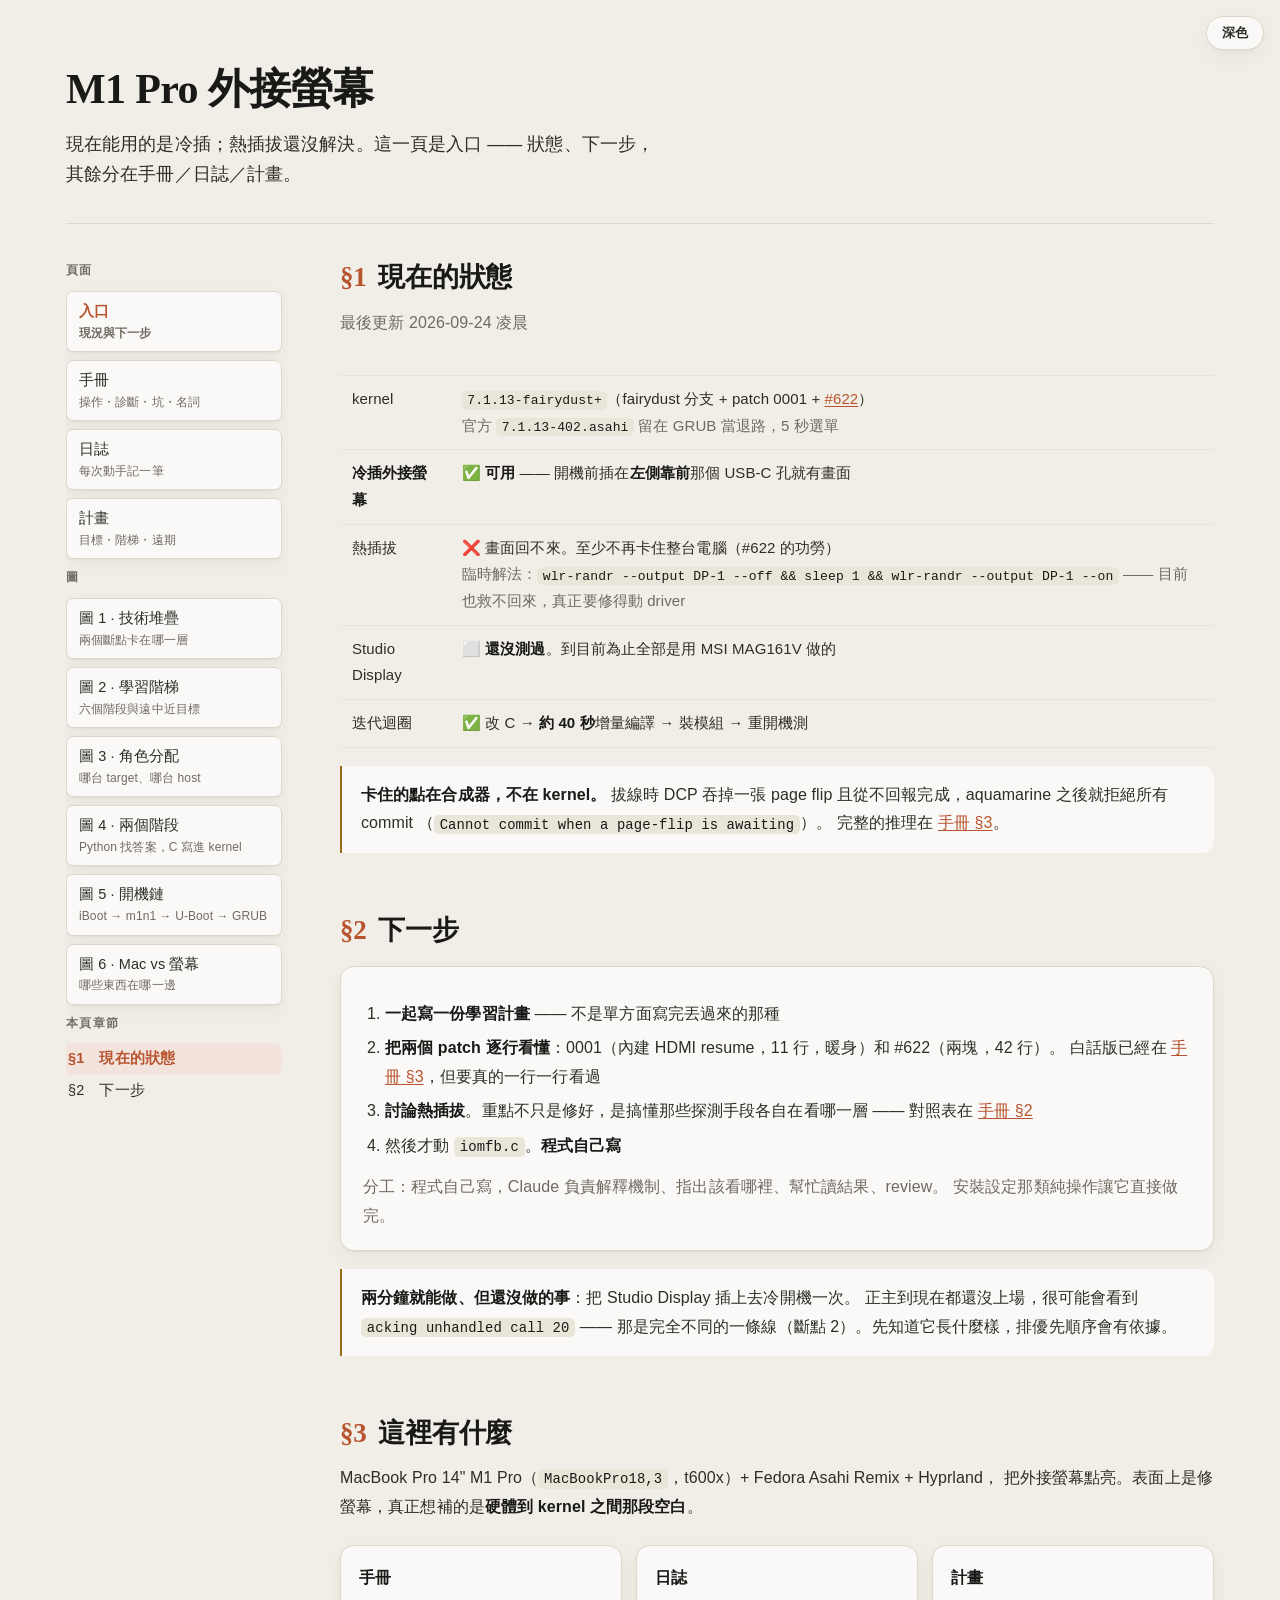
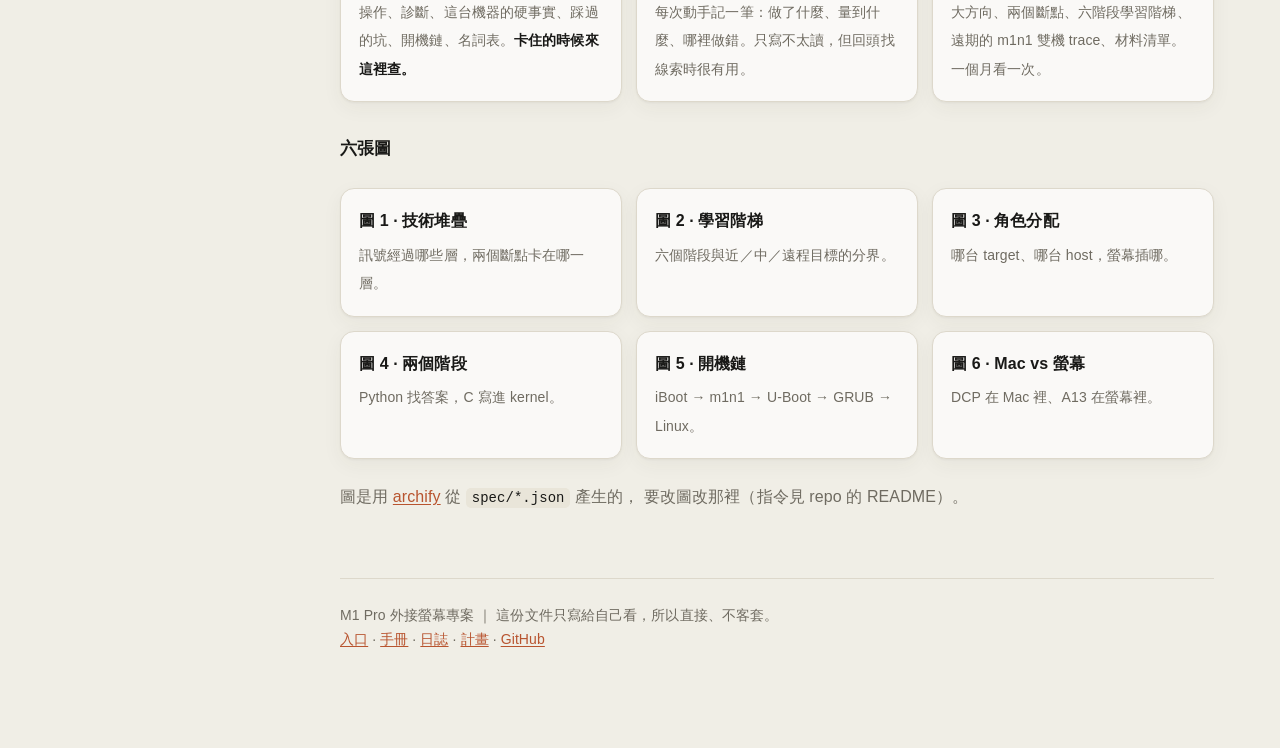
==== commit 148ef805: "把一頁三萬字的計畫書拆成四份 原本 index.html 已經長到 33,482 字，同一份文件在當計畫書、教科書、操作手冊、 實驗記錄本。而且讀者假設過期了——原本寫給「還沒開始的人」，現在需要的是" ====
--- a/html/index.html
+++ b/html/index.html
@@ -3,147 +3,16 @@
 <head>
 <meta charset="utf-8">
 <meta name="viewport" content="width=device-width, initial-scale=1">
-<title>M1 Pro 外接螢幕專案</title>
-<style>
-:root{
-  --bg:#f0eee6; --panel:#faf9f7; --panel2:#ffffff;
-  --ink:#191917; --ink2:#2f2d28; --muted:#6f6b61; --line:#ddd8cb; --line2:#e8e4d9;
-  --accent:#b8542f; --accent-soft:#f2e4dc;
-  --ok:#4f6f4a; --warn:#9a6b18; --bad:#a3403c; --code-bg:#e9e5d9;
-  --shadow:0 1px 2px rgba(60,50,30,.05),0 6px 20px rgba(60,50,30,.05);
-  --serif:ui-serif,"Iowan Old Style",Georgia,"Songti TC","Noto Serif TC",serif;
-}
-:root[data-theme="dark"]{
-  --bg:#1c1b19; --panel:#232220; --panel2:#2a2825;
-  --ink:#f2f0ea; --ink2:#e2dfd6; --muted:#a09a8d; --line:#38352f; --line2:#312e29;
-  --accent:#e08a66; --accent-soft:#3a2a22;
-  --ok:#89ab82; --warn:#d9a95f; --bad:#e08080; --code-bg:#2b2926;
-  --shadow:0 1px 2px rgba(0,0,0,.3),0 6px 20px rgba(0,0,0,.3);
-}
-@media (prefers-color-scheme: dark){
-  :root[data-theme="auto"]{
-    --bg:#1c1b19; --panel:#232220; --panel2:#2a2825;
-    --ink:#f2f0ea; --ink2:#e2dfd6; --muted:#a09a8d; --line:#38352f; --line2:#312e29;
-    --accent:#e08a66; --accent-soft:#3a2a22;
-    --ok:#89ab82; --warn:#d9a95f; --bad:#e08080; --code-bg:#2b2926;
-    --shadow:0 1px 2px rgba(0,0,0,.3),0 6px 20px rgba(0,0,0,.3);
-  }
-}
-*{box-sizing:border-box}
-html{-webkit-text-size-adjust:100%; scroll-behavior:smooth}
-body{
-  margin:0; background:var(--bg); color:var(--ink);
-  font:16px/1.78 -apple-system,BlinkMacSystemFont,"Segoe UI","PingFang TC","Noto Sans TC","Hiragino Sans",sans-serif;
-  letter-spacing:.006em;
-}
-.wrap{max-width:1180px; margin:0 auto; padding:0 16px 96px}
-header{padding:64px 0 34px; border-bottom:1px solid var(--line); margin-bottom:36px}
-h1{font-family:var(--serif); font-weight:600; font-size:clamp(28px,4.4vw,42px);
-  line-height:1.22; margin:0 0 14px; letter-spacing:-.015em}
-.lede{color:var(--ink2); font-size:17.5px; margin:0; max-width:62ch; line-height:1.72}
-
-.layout{display:block}
-@media (min-width:1040px){
-  .layout{display:grid; grid-template-columns:222px minmax(0,1fr); gap:52px; align-items:start}
-}
-.toc{margin:0 0 36px}
-@media (min-width:1040px){
-  .toc{position:sticky; top:24px; margin:0; max-height:calc(100vh - 48px); overflow-y:auto;
-    padding-right:6px}
-}
-.toc h4{font-size:11.5px; letter-spacing:.11em; text-transform:uppercase; color:var(--muted);
-  margin:0 0 10px; font-weight:700}
-.toc h4+h4{margin-top:26px}
-.toc ul{list-style:none; padding:0; margin:0}
-.toc li{margin:0}
-.toc a{display:block; padding:5px 10px; margin-left:-10px; border-radius:7px;
-  color:var(--ink2); text-decoration:none; font-size:14.5px; line-height:1.5;
-  border-left:2px solid transparent}
-.toc a:hover{background:var(--panel); color:var(--accent)}
-.toc a.on{color:var(--accent); background:var(--accent-soft); font-weight:600}
-.toc .pg a{border:1px solid var(--line); background:var(--panel); margin:0 0 8px;
-  padding:9px 12px; box-shadow:var(--shadow)}
-.toc .pg a:hover{border-color:var(--accent)}
-.toc .pg small{display:block; color:var(--muted); font-size:12px; line-height:1.45; margin-top:2px}
-.toc details{margin:0}
-.toc summary{cursor:pointer; font-size:14px; font-weight:600; color:var(--accent); padding:8px 0}
-@media (min-width:1040px){ .toc summary{display:none} .toc details{display:block} }
-.toc details[open] summary{margin-bottom:8px}
-
-h2{font-family:var(--serif); font-weight:600; font-size:clamp(21px,2.7vw,27px);
-  margin:60px 0 10px; letter-spacing:-.01em; scroll-margin-top:24px; line-height:1.3}
-h2:first-child{margin-top:0}
-h2 .n{color:var(--accent); font-family:inherit; margin-right:12px; font-variant-numeric:tabular-nums}
-h3{font-size:17px; margin:32px 0 6px; font-weight:650}
-h4{font-size:14px; margin:26px 0 4px; font-weight:700; color:var(--muted);
-  letter-spacing:.06em; text-transform:none}
-p{margin:13px 0; color:var(--ink2)}
-a{color:var(--accent); text-underline-offset:2px}
-strong{color:var(--ink)}
-code{background:var(--code-bg); padding:.13em .42em; border-radius:5px; font-size:.87em; color:var(--ink);
-  font-family:ui-monospace,SFMono-Regular,Menlo,monospace}
-pre{background:var(--panel2); border:1px solid var(--line); border-radius:10px; padding:15px 17px;
-  overflow-x:auto; font-size:13.5px; line-height:1.62; color:var(--ink);
-  font-family:ui-monospace,SFMono-Regular,Menlo,monospace}
-pre code{background:none; padding:0}
-.card{background:var(--panel); border:1px solid var(--line); border-radius:14px;
-  padding:20px 22px; margin:18px 0; box-shadow:var(--shadow)}
-.grid{display:grid; gap:16px; grid-template-columns:repeat(auto-fit,minmax(248px,1fr))}
-.grid .card{margin:0}
-.tag{display:inline-block; font-size:11.5px; font-weight:700; letter-spacing:.05em;
-  padding:3px 10px; border-radius:999px; border:1px solid currentColor; margin-bottom:10px}
-.t-near{color:var(--ok)} .t-mid{color:var(--accent)} .t-far{color:var(--warn)} .t-bad{color:var(--bad)}
-table{width:100%; border-collapse:collapse; margin:18px 0; font-size:15px; display:block; overflow-x:auto}
-th,td{text-align:left; padding:10px 12px; border-bottom:1px solid var(--line2); vertical-align:top; color:var(--ink2)}
-th{font-size:13px; color:var(--muted); font-weight:700; letter-spacing:.03em; white-space:nowrap}
-ul,ol{padding-left:22px; margin:13px 0; color:var(--ink2)}
-li{margin:6px 0}
-.figs{display:grid; gap:14px; grid-template-columns:repeat(auto-fit,minmax(228px,1fr)); margin:24px 0}
-.fig{display:block; background:var(--panel); border:1px solid var(--line); border-radius:14px;
-  padding:18px; text-decoration:none; color:inherit; box-shadow:var(--shadow);
-  transition:transform .15s,border-color .15s}
-.fig:hover{transform:translateY(-2px); border-color:var(--accent)}
-.fig b{display:block; font-size:16px; margin-bottom:5px; color:var(--ink)}
-.fig span{color:var(--muted); font-size:14px; line-height:1.55}
-.stage{border-left:2px solid var(--line); padding-left:22px; margin:30px 0}
-.stage.key{border-left-color:var(--accent)}
-.stage h3{margin-top:0}
-.muted{color:var(--muted)}
-.callout{border-left:2px solid var(--warn); background:var(--panel); border-radius:0 12px 12px 0;
-  padding:15px 19px; margin:18px 0; color:var(--ink2)}
-.callout.stop{border-left-color:var(--bad)}
-.chk{list-style:none; padding-left:0}
-.chk li{padding-left:26px; position:relative}
-.chk li::before{content:"☐"; position:absolute; left:0; color:var(--muted)}
-.chk li.have::before{content:"☑"; color:var(--ok)}
-.themebtn{position:fixed; top:16px; right:16px; z-index:9; cursor:pointer;
-  background:var(--panel); color:var(--ink2); border:1px solid var(--line); border-radius:999px;
-  padding:7px 15px; font-size:13px; font-weight:600; box-shadow:var(--shadow); font-family:inherit}
-.themebtn:hover{border-color:var(--accent); color:var(--accent)}
-@media (max-width:1240px){.themebtn{position:static; margin:16px 0 -8px; display:block}}
-.embed{margin:26px 0}
-.embed .bar{display:flex; justify-content:space-between; align-items:baseline; gap:12px;
-  margin-bottom:8px; flex-wrap:wrap}
-.embed .bar b{font-size:15px}
-.embed .bar a{font-size:13.5px; text-decoration:none; white-space:nowrap}
-.embed .bar a:hover{text-decoration:underline}
-.embed iframe{width:100%; height:640px; border:1px solid var(--line); border-radius:14px;
-  background:var(--panel2); box-shadow:var(--shadow); display:block}
-@media (max-width:760px){.embed iframe{height:460px}}
-footer{margin-top:66px; padding-top:24px; border-top:1px solid var(--line); color:var(--muted); font-size:14px}
-</style>
+<title>M1 Pro 外接螢幕</title>
+<link rel="stylesheet" href="doc.css">
 </head>
 <body>
 <button class="themebtn" id="tt" type="button">深色</button>
 <div class="wrap">
 
 <header>
-  <h1>讓 Studio Display 在 Asahi Linux 上亮起來</h1>
-  <p class="lede">
-    表面上這是一個「修好外接螢幕」的專案。真正的目標是把
-    <strong>硬體到 kernel 之間那段空白</strong>補起來 ——
-    通了之後，往後遇到任何不被支援的裝置，你都知道該從哪裡下手。
-  </p>
+  <h1>M1 Pro 外接螢幕</h1>
+  <p class="lede">現在能用的是冷插；熱插拔還沒解決。這一頁是入口 —— 狀態、下一步，其餘分在手冊／日誌／計畫。</p>
 </header>
 
 <div class="layout">
@@ -152,7 +21,13 @@
 <summary>目錄 ▾</summary>
 <h4>頁面</h4>
 <ul class="pg">
-  <li><a href="index.html" class="on">計畫書<small>本頁</small></a></li>
+  <li><a href="index.html" class="on">入口<small>現況與下一步</small></a></li>
+  <li><a href="handbook.html">手冊<small>操作・診斷・坑・名詞</small></a></li>
+  <li><a href="journal.html">日誌<small>每次動手記一筆</small></a></li>
+  <li><a href="plan.html">計畫<small>目標・階梯・遠期</small></a></li>
+</ul>
+<h4>圖</h4>
+<ul class="pg">
   <li><a href="01-stack.html">圖 1 · 技術堆疊<small>兩個斷點卡在哪一層</small></a></li>
   <li><a href="02-ladder.html">圖 2 · 學習階梯<small>六個階段與遠中近目標</small></a></li>
   <li><a href="03-m1n1.html">圖 3 · 角色分配<small>哪台 target、哪台 host</small></a></li>
@@ -162,1390 +37,117 @@
 </ul>
 <h4>本頁章節</h4>
 <ul id="toclist">
-  <li><a href="#s1">§1　大方向</a></li>
-  <li><a href="#s2">§2　遠中近目標</a></li>
-  <li><a href="#s3">§3　完整步驟</a></li>
-  <li><a href="#s3b">§3.5　實測紀錄 2026-09-24</a></li>
-  <li><a href="#s4">§4　開機鏈（每個角色）</a></li>
-  <li><a href="#s5">§5　兩個階段（Python / C）</a></li>
-  <li><a href="#s6">§6　角色、機器與版本</a></li>
-  <li><a href="#s7">§7　規矩</a></li>
-  <li><a href="#s8">§8　材料清單</a></li>
-  <li><a href="#s9">§9　現在就能做的事</a></li>
-  <li><a href="#s10">§10　名詞表</a></li>
-  <li><a href="#s11">§11　連結索引</a></li>
-  <li><a href="#s12">§12　日誌</a></li>
+  <li><a href="#i1">§1　現在的狀態</a></li>
+  <li><a href="#i2">§2　下一步</a></li>
+  <li><a href="#i3">§3　這裡有什麼</a></li>
 </ul>
 </details>
 </nav>
 <main>
 
-<h2 id="s1"><span class="n">§1</span>大方向</h2>
+<h2 id="i1"><span class="n">§1</span>現在的狀態</h2>
 
-<p>
-  你手上是 MacBook Pro 14" M1 Pro（<code>MacBookPro18,3</code>，SoC 代號 t600x），跑 <a href="https://github.com/malik-na/omadora">omadora</a>（Fedora Asahi Remix + Hyprland，與 macOS 26 雙系統），
-  外接 Apple Studio Display。好消息是 Studio Display 走的是
-  <strong>USB-C DisplayPort Alt Mode</strong>，不需要 Thunderbolt tunneling —— 那條路才是真的無解。
-</p>
-<p>
-  這條路上原本疊了<strong>兩個斷點</strong>，但其中一個已經沒了。
-  <a href="https://github.com/AsahiLinux/linux/issues/601">#601</a> 在 2026-09-07 以
-  completed 關閉 —— 回報者用的是跟你一模一樣的 <code>MacBookPro18,3</code>，
-  結論是<strong>那不是 bug，是 stable kernel 根本沒有 DP alt mode 這條路</strong>，
-  換到 fairydust kernel 之後螢幕就亮了。
-</p>
-<p>
-  所以整個專案的形狀比原本單純：<strong>先驗證這個結論在你的機器上也成立</strong>（一個下午的事），
-  剩下的就只有第二個斷點 —— Studio Display 專屬的 DCP 交握。
-</p>
-<div class="callout">
-  <strong>2026-09-23 修訂。</strong>本頁最初的版本把 #601 當成「t600x 專屬的 atcphy bug」，
-  整條學習路線都建立在「先解 Bug 1 才看得到 Bug 2」之上。查證 GitHub 現況後這個前提不成立了：
-  #601 已結案、fairydust 的 t600x device tree 早就開好了、#579 也已經有四則討論
-  （含一位 Asahi 開發者提出、至今沒人做的具體實驗）。§1、§2、§3、§9、§11 都依此改寫。
-</div>
-
-<div class="figs">
-  <a class="fig" href="01-stack.html">
-    <b>圖 1 · 技術堆疊</b>
-    <span>訊號從螢幕到畫面經過哪些層，兩個斷點各卡在哪一層，以及你能改的範圍到哪裡。</span>
-  </a>
-  <a class="fig" href="02-ladder.html">
-    <b>圖 2 · 學習階梯</b>
-    <span>從 build kernel 到解掉斷點 2 的六個階段，以及近／中／遠程目標的分界。</span>
-  </a>
-  <a class="fig" href="03-m1n1.html">
-    <b>圖 3 · 角色分配</b>
-    <span>哪一台是 target、哪一台是 host，螢幕插哪、trace 在哪裡解碼。</span>
-  </a>
-  <a class="fig" href="04-phases.html">
-    <b>圖 4 · 兩個階段</b>
-    <span>Python 快迴圈找答案、寫下規格、再用 C 寫進 kernel 的慢迴圈。</span>
-  </a>
-  <a class="fig" href="05-boot.html">
-    <b>圖 5 · 開機鏈</b>
-    <span>iBoot → m1n1 → U-Boot → GRUB → Linux，每一棒在做什麼、kernel 從哪裡選。</span>
-  </a>
-  <a class="fig" href="06-sides.html">
-    <b>圖 6 · Mac vs 螢幕</b>
-    <span>兩邊各有一顆 Apple 處理器：DCP 在 Mac 裡、A13 在螢幕裡，各自管什麼。</span>
-  </a>
-</div>
-
-<div class="embed">
-  <div class="bar"><b>圖 1 · 技術堆疊</b><a href="01-stack.html" target="_blank">在新分頁開啟，可全螢幕操作 ↗</a></div>
-  <iframe src="01-stack.html" loading="lazy" title="圖 1 · 技術堆疊"></iframe>
-  <p class="muted" style="font-size:13.5px">圖裡可以切深／淺色、縮放；左上角「Guided Views」有四個視角（訊號主路徑、斷點 1、斷點 2、你能改的範圍），點了會把不相關的部分淡掉。</p>
-</div>
-
-
-<h3>先分清楚：哪些東西在 Mac 裡，哪些在 Studio Display 裡</h3>
-
-<p>
-  這件事最容易搞混，因為<strong>兩邊各有一顆 Apple 處理器</strong>：
-</p>
-<ul>
-  <li><strong>DCP</strong>（顯示協處理器）在 <strong>Mac 裡</strong> —— 負責產生畫面、跟螢幕交握</li>
-  <li><strong>A13 Bionic</strong> 在 <strong>Studio Display 裡</strong> ——
-      那是一整顆 iPhone 等級的 SoC，跑 Apple 自家韌體，管面板、USB hub、攝影機、喇叭</li>
-</ul>
-<p>
-  <strong>斷點 2 就是這兩顆之間的問題</strong>：Mac 的 DCP 回報「對面那顆還在睡」（<code>INACTIVE_SINK_DETECTED</code>），
-  而 Linux driver 不知道該怎麼回應。所以要「叫醒」的是<strong>螢幕裡</strong>那顆，不是 Mac 裡那顆。
-</p>
-
-<div class="embed">
-  <div class="bar"><b>圖 6 · Mac 與 Studio Display 各有什麼</b><a href="06-sides.html" target="_blank">在新分頁開啟，可全螢幕操作 ↗</a></div>
-  <iframe src="06-sides.html" loading="lazy" title="圖 6 · Mac 與 Studio Display 各有什麼"></iframe>
-  <p class="muted" style="font-size:13.5px">左邊虛線框內全在 Mac 裡，右邊虛線框內全在螢幕裡，中間那條就是唯一的實體連線。</p>
-</div>
-
-<p>
-  順帶兩個容易忽略的事實：那條 USB-C 上<strong>同時跑影像、USB 資料和電力</strong>，
-  而且<strong>電力方向是反的</strong> —— Studio Display 供電給 Mac，最高 96W。
-  #601 的失敗點正是在「USB3 + DP 混合模式」的切換上，跟線上同時有 USB 資料這件事直接相關。
-</p>
-
-<h3>兩個斷點，現在只剩一個</h3>
+<p class="muted">最後更新 2026-09-24 凌晨</p>
 
 <table>
-<thead><tr><th></th><th>斷點 1 · Type-C PHY</th><th>斷點 2 · DCP 交握</th></tr></thead>
+<thead><tr><th></th><th></th></tr></thead>
 <tbody>
-<tr><th>症狀</th><td><code>atcphy_mux_set</code> WARN<br><code>Failed to lock pipehandler</code></td><td><code>acking unhandled call 20</code><br>link 立刻被拆掉</td></tr>
-<tr><th>追蹤</th><td><a href="https://github.com/AsahiLinux/linux/issues/601">#601</a> —— <strong>closed（2026-09-07）</strong></td><td><a href="https://github.com/AsahiLinux/linux/issues/579">#579</a> —— open，4 則討論</td></tr>
-<tr><th>現況</th><td>✅ <strong>不是 bug，是功能缺口</strong>。stable kernel 沒有 DP alt mode 的路，fairydust 有。
-    回報者在 <code>MacBookPro18,3</code> 上換到 fairydust 後 USB-C 螢幕直接點亮</td>
-    <td>⬜ <strong>沒人知道正確答案</strong>。DCP 送出 call 20，driver 盲目 ack，firmware 隨即放棄</td>
-</tr>
-<tr><th>屬於</th><td>你的 <strong>kernel 版本</strong>（不是你的機器）</td><td>你的 <strong>螢幕</strong>（Studio Display）</td></tr>
-<tr><th>你要做的</th><td>驗證：build fairydust，插一台普通 USB-C 螢幕。會亮就結束了</td><td>錄下 macOS 對 call 20 的回應序列，寫成規格，照規格寫 C</td></tr>
-</tbody>
-</table>
-
-<p>
-  兩個依然是獨立的，而且分層測試依然是方法論 —— 只是第一層現在預期會直接通過。
-  <strong>普通 USB-C 螢幕會亮、Studio Display 不會亮</strong>，就是你要的那條分界線：
-  它同時確認了斷點 1 已解、斷點 2 是螢幕側的問題。
-</p>
-<div class="callout">
-  <strong>斷點 2 跟 SoC 無關。</strong>#579 的原始回報者用的是 <strong>M2 13" MacBook Pro（t8112）</strong>，
-  後來 thejamescollins 在 <strong>M1 Max 16"（t6001）</strong> 上重現了完全一樣的序列。
-  兩顆不同世代的 SoC 撞同一面牆，所以問題在 Studio Display 那一側 ——
-  這也是為什麼 §6 讓 Mac mini 當 target 是合理的：t8103 沒有理由例外。
-</div>
-
-<h2 id="s2"><span class="n">§2</span>遠中近目標</h2>
-
-<div class="grid">
-  <div class="card">
-    <span class="tag t-near">近程 · 數天～兩週</span>
-    <h3 style="margin-top:0">打底</h3>
-    <ul>
-      <li>build 出一顆能開機的 fairydust kernel，舊 kernel 留著隨時退回</li>
-      <li><strong>插一台普通 USB-C 螢幕，確認 #601 的結論在你機器上也成立</strong></li>
-      <li>用 full-spec 非 Thunderbolt USB-C 線接 Studio Display，把結果貼到 #579（見 §9 第 1 項）</li>
-      <li>m1n1 proxy 模式接通，能從 Python 戳暫存器</li>
-      <li>讀完 Asahi 的 RE 政策原文</li>
-    </ul>
-    <p class="muted" style="margin-bottom:0">
-      <strong>驗收：</strong>你有一個「改 → build → 開機 → 看 dmesg」的迭代迴圈，
-      而且知道自己的機器停在哪一層。
-    </p>
-  </div>
-
-  <div class="card">
-    <span class="tag t-mid">中程 · 數週</span>
-    <h3 style="margin-top:0">學會讀</h3>
-    <ul>
-      <li>能在 <code>phy/apple/atc.c</code> 加 <code>printk</code> 並看懂執行路徑</li>
-      <li>能架起 m1n1 hypervisor，錄下一份讀得懂的 trace</li>
-      <li>若 fairydust 上還看得到 <code>atcphy_mux_set</code> 的 WARN，拿 PR #503 實測看看有沒有變化
-        <span class="muted">（#622 是被 AI policy 關掉的，測可以，但它的程式碼不能當成你自己的成果送上游）</span></li>
-      <li>回報結果 —— 這件事本身就是社群現在缺的</li>
-    </ul>
-    <p class="muted" style="margin-bottom:0">
-      <strong>驗收：</strong>你看得懂 driver 在對硬體做什麼，也看得懂 trace 在講什麼。
-    </p>
-  </div>
-
-  <div class="card">
-    <span class="tag t-far">遠程 · 無期限</span>
-    <h3 style="margin-top:0">解題</h3>
-    <ul>
-      <li>從 macOS trace 反推 call 20 的正確回應序列</li>
-      <li>把序列寫成一份別人看得懂的規格，貼進 #579</li>
-      <li>照規格寫 C，成果送 PR（前提見 §7）</li>
-    </ul>
-    <p class="muted" style="margin-bottom:0">
-      <strong>驗收：</strong>螢幕會亮。但真正的收穫是你不再怕任何一顆沒有文件的晶片。
-    </p>
-  </div>
-</div>
-
-<h2 id="s3"><span class="n">§3</span>完整步驟</h2>
-
-<p>
-  六個階段。每一階段都有可驗收的產出，而且<strong>都不會把機器弄壞</strong> ——
-  最差的情況是白花一個下午 build kernel。
-</p>
-
-<div class="embed">
-  <div class="bar"><b>圖 2 · 學習階梯</b><a href="02-ladder.html" target="_blank">在新分頁開啟，可全螢幕操作 ↗</a></div>
-  <iframe src="02-ladder.html" loading="lazy" title="圖 2 · 學習階梯"></iframe>
-  <p class="muted" style="font-size:13.5px">上排是六個階段，下排是里程碑；上方三個色帶對應近／中／遠程。</p>
-</div>
-
-
-<div class="stage">
-  <h3>階段 0 · build 一顆 fairydust kernel</h3>
-  <p class="muted">環境：裝好的 Asahi Linux ｜ 產出：迭代迴圈</p>
-  <p>
-    USB-C 出圖的程式碼還沒進正式 kernel，在 <code>fairydust</code> 分支上。
-    <strong>不用重裝系統</strong> —— kernel 只是一個 package，你多裝一顆並存，開機時選。
-  </p>
-  <ol>
-    <li>clone fairydust 分支</li>
-    <li><code>.config</code> <strong>一定要從現在的 <code>kernel-16k</code> config 起手</strong>。
-        Apple Silicon 上 16K pages 是必需的，這是最容易踩的坑</li>
-    <li>開啟 DP alt mode 相關選項，建議編成 module（方便用 <code>dmesg</code> 確認有沒有載到）</li>
-    <li>build kernel <strong>加 DTB</strong> —— Asahi 靠 device tree，別只裝 vmlinuz</li>
-    <li>確認 GRUB 選單會顯示（Asahi 預設會跳過），否則你沒地方選回舊 kernel</li>
-  </ol>
-  <div class="callout">
-    <strong>可能不用自己來 —— 而且它的支援表上就有你的機型。</strong>
-    <a href="https://github.com/bharambetejas/asahi-fairydust-display">bharambetejas/asahi-fairydust-display</a>
-    是針對 <strong>Fedora Asahi Remix</strong> 的一鍵腳本，
-    支援表把 <strong>MacBook Pro M1 Pro 標成「Tested by community」</strong>。
-    它會處理相依套件、Rust、GPU driver、DP alt mode 模組、DTB、m1n1、GRUB、typec 模組自動載入，
-    還附一個 hotplug 腳本。<strong>需要 15GB 空間、60～90 分鐘</strong>。<br><br>
-    它的 README 也獨立寫了同一件事：<strong>「Plug adapter into the FRONT-MOST USB-C port」</strong>
-    —— 跟 dts 裡的 <code>USB-C Left Front</code> 對得上。<br><br>
-    <span class="muted">它預設會多打一個 patch（修內建 HDMI 在 suspend/resume 後不亮），
-    想要原汁原味的分支就 <code>SKIP_PATCHES=1</code>。</span>
-  </div>
-  <div class="callout">
-    <strong>讀過腳本之後的三件事。</strong>
-    <ul style="margin-bottom:0">
-      <li><strong>材料只有 <code>.config</code> 來自本機。</strong>原始碼是
-        <code>git clone AsahiLinux/linux --branch fairydust --filter=blob:none</code>（約 3GB）；
-        <code>.config</code> 則是 <code>cp /boot/config-$(uname -r)</code> ——
-        所以 16K page 那個坑它自動幫你避開了</li>
-      <li><strong>README 的第 9 步不會跑。</strong><code>main()</code> 裡
-        <code>setup_display_script</code> 是註解掉的，註解寫「causes login loop on KDE/Wayland」。
-        對 Hyprland 使用者是好消息 —— 那段會寫一個用 <code>xrandr</code>、
-        還硬寫死 <code>2560x1600</code> 的腳本（14" 是 3024x1964），
-        外加 XDG autostart 和一條 <code>RUN+=</code> 跑 <code>sleep 2</code> 的 udev rule。全部不會發生</li>
-      <li><strong>它改 GRUB 的那行對你是空轉。</strong>它用
-        <code>sed 's/GRUB_TIMEOUT_STYLE=.*/…/'</code>，只改既有的行；
-        <code>/etc/default/grub</code> 裡沒有這一行的話什麼都不會發生，要自己加</li>
-    </ul>
-  </div>
-  <div class="callout">
-    <strong>dts 不用 cherry-pick 了。</strong>fairydust 分支的
-    <code>arch/arm64/boot/dts/apple/t600x-j314-j316.dtsi</code> 第 12 行就是
-    <code>#define ENABLE_DCPEXT_TYPEC</code>，無條件打開；往下
-    <code>typec1</code> 已經接上 <code>displayport = &lt;&amp;dcpext1&gt;</code>。
-    也就是 <a href="https://github.com/AsahiLinux/linux/pull/476">PR #476</a> 想做的事，fairydust 本身就有了。<br><br>
-    <strong>而且只有一個孔有 DP。</strong>那個 connector 的 label 是
-    <code>"USB-C Left Front"</code> —— <strong>左側靠前那一孔</strong>，走 <code>atcphy1</code>。
-    #601 的回報者也獨立講了同一件事（「only one port carries DP」）。
-    其餘的孔插了不會有反應，這不是故障。
-    <span class="muted">順帶：<code>atcphy3</code> 在 dts 裡註明
-    <code>ATC3 is used for DisplayPort -&gt; HDMI only</code>，那是內建 HDMI 孔的專用路徑。</span>
-  </div>
-  <div class="callout">
-    <strong>#601 回報者的具體作法</strong>（Arch/omarchy，M1 Pro 14"，可直接對照）：
-    <ul style="margin-bottom:0">
-      <li><code>.config</code> 直接拿現在跑的那顆（<code>/proc/config.gz</code>），
-        他確認需要的符號本來就都開著：<code>CONFIG_DRM_APPLE</code>、<code>CONFIG_PHY_APPLE_ATC</code>、
-        <code>CONFIG_PHY_APPLE_DPTX</code>、<code>CONFIG_MUX_APPLE_DPXBAR</code>、<code>CONFIG_TYPEC_DP_ALTMODE</code></li>
-      <li>裝成<strong>獨立的並存 package</strong>，stable kernel 留在 GRUB 當退路</li>
-      <li><strong>冷插比熱插可靠</strong> —— 開機前就把螢幕插著</li>
-    </ul>
-  </div>
-  <div class="callout stop">
-    <strong>每次官方 kernel 更新，都會把 <code>/boot/dtb</code> 搶回去 —— 這是最容易中招的一點。</strong><br><br>
-    Fedora 的 <code>/usr/lib/kernel/install.d/10-devicetree.install</code> 在每次 kernel
-    <code>add</code> 時會無條件做這件事：
-    <pre style="margin:10px 0"><code>rm -f /boot/dtb
-ln -s dtb-$KERNEL_VERSION /boot/dtb</code></pre>
-    它掃的是 <strong><code>/boot/dtb-*</code></strong>（連字號），
-    而 <code>make dtbs_install</code> 把 fairydust 的 DTB 裝到
-    <strong><code>/boot/dtbs/&lt;版本&gt;</code></strong>（複數、斜線）——
-    <strong>兩者對不上，所以 fairydust 的 DTB 對那支 hook 是隱形的</strong>。
-    緊接著 <code>15-update-m1n1.install</code> 會跑 <code>update-m1n1</code> 把官方 DTB 刷進去。<br><br>
-    結果：<code>omarchy update</code> 帶進一顆新官方 kernel 之後，
-    你的 fairydust kernel 會<strong>帶著官方 DTB 開機</strong> ——
-    <code>ENABLE_DCPEXT_TYPEC</code> 那些節點不見了，外接螢幕安靜地不再亮。
-    症狀是「明明沒動什麼，某天就壞了」。<br><br>
-    <strong>檢查與修復：</strong>
-    <pre style="margin:10px 0"><code>readlink /boot/dtb          # 指到 dtb-…asahi… 就是被搶走了
-sudo ln -sfn /boot/dtbs/&lt;fairydust 版本&gt; /boot/dtb
-sudo update-m1n1</code></pre>
-    值得做成 omarchy 的 post-update hook，跟你其他那幾個放在一起。
-  </div>
-  <div class="callout">
-    <strong>另外兩件關於 omadora 的事。</strong>
-    <ul style="margin-bottom:0">
-      <li><strong><code>installonly_limit</code> 管不到它。</strong>
-        那個限制只作用在 RPM 標記為 installonly 的套件；腳本走的是 <code>make install</code>，
-        裝出來的不是 RPM，dnf 不會把它擠掉。
-        <span class="muted">（會被擠掉的是最舊那顆<em>官方</em> kernel。）</span></li>
-      <li><code>omarchy update</code> <strong>不會</strong>幫你重 build fairydust，上游有新 commit 要自己重跑</li>
-    </ul>
-  </div>
-  <div class="callout">
-    <strong>它動到的全域設定只有一個，而且退回 stable 也吃得到。</strong>
-    就是上面那個 <code>/boot/dtb</code> + <code>update-m1n1</code> ——
-    m1n1 之後每次開機都帶著 fairydust 的 device tree，<strong>包括你在 GRUB 選回官方 kernel 那次</strong>。
-    其餘（模組、DTB、vmlinuz、initramfs）都帶 <code>-fairydust</code> 後綴並存，不覆蓋任何東西。<br><br>
-    repo 裡的 <code>asahi-fairydust-uninstall.sh</code> 會把這些全部還原，
-    包含把 <code>/boot/dtb</code> 指回官方版本再跑一次 <code>update-m1n1</code>。
-    <span class="muted">它會擋你在 fairydust kernel 裡執行，要先重開機回官方 kernel。</span>
-  </div>
-</div>
-
-<div class="stage">
-  <h3>階段 0.5 · m1n1 proxy 的 Python REPL</h3>
-  <p class="muted">環境：target 進 proxy 裸機模式 + host 跑 Python ｜ 產出：對 MMIO 的直覺</p>
-  <p>
-    m1n1 proxy mode 是一個<strong>跑在裸機上的 Python REPL</strong>：
-    target（Mac mini）什麼作業系統都沒開，host（MBP）用 Python 隔著 USB 線直接讀寫它的暫存器。
-    <code>m1n1/hw/*.py</code> 裡有一堆現成的暫存器對照表類別。
-  </p>
-  <pre><code>export M1N1DEVICE=/dev/ttyACM0   # host 是 Linux（你的 MBP）
-                                 # host 若是 macOS 則為 /dev/cu.usbmodemP_01
-
-p.read32(addr)
-p.write32(addr, val)</code></pre>
-  <p>
-    讀 device tree 找到一個 block、從 Python 戳它的暫存器、看硬體有什麼反應。
-    沒有別的東西能這麼快建立「軟體到底對硬體做了什麼」的直覺。
-  </p>
-  <div class="callout">
-    <strong>這裡開始有兩套環境</strong>，從第一天就要分清楚：<br>
-    ① <strong>proxy 裸機模式</strong>（mini 當 target，這時候它上面沒有任何作業系統在跑）<br>
-    ② <strong>裝好的 Asahi</strong>（MBP，寫 driver、測 driver、順便當 host 看 trace）
-  </div>
-</div>
-
-<div class="stage">
-  <h3>階段 1 · 讀 driver</h3>
-  <p class="muted">環境：裝好的 Asahi ｜ 產出：讀得懂程式碼</p>
-  <p>
-    在現有 driver 加 <code>printk</code>，看它實際跑到哪一行。目標檔案兩個：
-  </p>
-  <ul>
-    <li><code>drivers/phy/apple/atc.c</code> —— Type-C PHY，<strong>直接讀寫實體暫存器，中間沒有魔法</strong>。
-        對「想搞懂硬體到 kernel 那段空白」的人來說，這是教科書等級的清楚</li>
-    <li><code>drivers/gpu/drm/apple/</code> —— DCP 的 mailbox RPC，抽象好幾層，晚一點再啃</li>
-  </ul>
-</div>
-
-<div class="stage">
-  <h3>階段 2 · 先 trace 簡單的裝置</h3>
-  <p class="muted">環境：m1n1 hypervisor ｜ 產出：讀得懂 tracer 輸出</p>
-  <p>
-    架起 hypervisor（做法見 <a href="03-m1n1.html">圖 3</a> 與 §6），但<strong>第一次別碰 DCP</strong>。
-    先找一個簡單的裝置錄一份 trace，把「這串輸出在講什麼」搞清楚。
-  </p>
-</div>
-
-<div class="stage key">
-  <h3>階段 3 · 轉接頭雙邊 trace　<span class="muted" style="font-weight:400">← 整條路的脊椎</span></h3>
-  <p class="muted">環境：m1n1 hypervisor ｜ 產出：一份「正確長相」的 DCP 對照組</p>
-  <p>
-    插一個便宜的 <strong>USB-C → HDMI 轉接頭</strong>，在 macOS 和 Linux 兩邊都錄 trace，然後 diff。
-  </p>
-  <p>
-    關鍵在於：這是一個<strong>你知道正確答案</strong>的案例。macOS 那邊會動、Linux 這邊不會，
-    差異就是答案 —— 你不會卡在「我看不懂這段是對是錯」。
-  </p>
-  <div class="callout">
-    <strong>要用轉接頭，不要用內建 HDMI 孔。</strong>
-    內建 HDMI 走獨立的 DP→HDMI 轉換晶片（在 t600x 的 dts 裡是 <code>atcphy3</code> 專用），
-    它的 DCP 對話形狀跟 Type-C 路徑<strong>不一樣</strong>。
-    轉接頭走的才是同一條 <code>atcphy → dcpext → dptx</code>，只是少了那顆 A13。
-  </div>
-  <div class="callout">
-    <strong>這一步有人做過了，而且成功。</strong>thejamescollins 在 M1 Max 16"（<code>apple,t6001</code>）上
-    插 Apple USB-C Digital AV Multiport Adapter 轉 HDMI，
-    <strong>在 Hyprland 下跑到 4096x2160@60</strong>（#579 的 2026-09-04 留言）。<br><br>
-    值得注意的是他的 dmesg：頭兩次還是走了
-    <code>oob_hotplug status:0x2 → acking unhandled call 20 → dcp_dptx_disconnect</code>，
-    第二次之後才出現 <code>atcphy_mux_set</code> 的 WARN，然後<strong>自己恢復</strong>並走進
-    <code>oob_hotplug status:0x1 → dcp_dptx_connect</code>。
-    也就是那個 WARN 不必然致命 —— 這正是你要拿來當對照組的「正確長相」。
-  </div>
-</div>
-
-<div class="stage">
-  <h3>階段 4 · Studio Display</h3>
-  <p class="muted">環境：m1n1 hypervisor + driver ｜ 產出：斷點 2 的答案</p>
-  <p>
-    掛上 <code>trace_dcp.py</code>、開 macOS、插上 Studio Display，在 proxy 終端找
-    <strong>call 20（<code>DPTX_APCALL_INACTIVE_SINK_DETECTED</code>）</strong>，
-    看 macOS 回了什麼、接下來的幾十筆 message 是什麼順序。
-  </p>
-  <p>
-    <strong>第一次的目標不是解決問題，是確認「call 20 有被錄到」。</strong>
-    錄得到，剩下就是讀懂序列；錄不到（例如 macOS 在 hypervisor 下走了別條路），那是另一個要先解的問題。
-  </p>
-  <div class="callout">
-    <strong>在這之前有一個更便宜的實驗，而且是 Asahi 開發者親自點名的。</strong>
-    chadmed 在 #579（2026-08-29）要求用<strong>「非 Thunderbolt 的 full-spec USB-C 線」</strong>重測 ——
-    不要 Thunderbolt 線，也不要充電線。回報者當時手上沒有那種線，<strong>到今天還沒有人做</strong>。<br><br>
-    你有 Studio Display、有機器，缺的只是一條線。這件事不用 build kernel、不用 m1n1、不用裝第二份 macOS，
-    卻可能直接改變 #579 的診斷方向 —— 因為 james 用充電線（USB 2 控制組）時，
-    螢幕的 USB hub 反而正常列舉了，線材差異在這個 bug 裡顯然還沒被排除。
-  </div>
-  <p class="muted">
-    一個未知數：「叫醒 A13」未必全在 DCP 這條路上，也可能有一部分走 USB-PD（<code>tipd</code>），
-    也就是修改點可能橫跨兩個 driver。這件事 trace 出來的第一天就會知道。
-  </p>
-</div>
-
-<h2 id="s3b"><span class="n">§3.5</span>實測紀錄 · 2026-09-24</h2>
-
-<p class="muted">
-  機器：MacBook Pro 14" M1 Pro（<code>MacBookPro18,3</code> / <code>apple,j314s</code> / t600x）｜
-  系統：Fedora Asahi Remix + Hyprland｜
-  kernel：<code>7.1.13-fairydust+</code>（用 <a href="https://github.com/bharambetejas/asahi-fairydust-display">bharambetejas</a> 的腳本 build）｜
-  螢幕：MSI MAG161V（16" USB-C 隨身螢幕，純供電模式）
-</p>
-
-<h3>這顆 kernel 上到底疊了哪些東西</h3>
-
-<p>
-  三層，容易搞混，先分清楚 —— <strong>只有第三層是這次為了熱插拔加的</strong>：
-</p>
-
-<table>
-<thead><tr><th></th><th>是什麼</th><th>誰做的</th><th>跟外接螢幕的關係</th></tr></thead>
-<tbody>
-<tr><td><strong>底層</strong></td>
-  <td><code>fairydust</code> 分支本身</td>
-  <td>Asahi 上游的實驗分支</td>
-  <td><strong>USB-C 出圖的程式碼全部在這裡</strong>。正式 kernel 沒有，所以非用不可</td></tr>
-<tr><td><strong>patch 0001</strong></td>
-  <td><code>0001-drm-apple-reconnect-DP2HDMI-output-on-resume.patch</code></td>
-  <td>build 腳本作者自己加的（原作者 rgvxsthi）</td>
-  <td><strong>無關</strong>。它修的是<em>內建 HDMI 孔</em>睡醒之後不亮，走的是另一條路徑。
-    跟著腳本一起來的附贈品，<code>SKIP_PATCHES=1</code> 可以不要</td></tr>
-<tr><td><strong>patch 0002</strong></td>
-  <td><code>0002-pr622-fix-dp-altmode-hotplug.patch</code>（= <a href="https://github.com/AsahiLinux/linux/pull/622">PR #622</a>）</td>
-  <td>這次自己加的</td>
-  <td><strong>這才是這一節在講的東西</strong>，修 USB-C DP 的熱插拔</td></tr>
-</tbody>
-</table>
-
-<p class="muted">
-  換句話說「fairydust 是分支，不是 patch」；而 0001 雖然跟著 fairydust 的 build 腳本一起來，
-  但它不是 fairydust 的一部分，也跟 USB-C 沒關係。下面所有的 before/after 都只在講 0002。
-</p>
-
-<h3>一句話結論</h3>
-
-<div class="callout">
-  <strong>冷插完全正常；熱插拔畫面回不來，但套了 <a href="https://github.com/AsahiLinux/linux/pull/622">#622</a> 之後不會再卡住整台電腦。</strong>
-  剩下的卡點在合成器：一個永遠等不到完成的 page flip 把 aquamarine 鎖死了。
-</div>
-
-<h3>量到的東西</h3>
-
-<table>
-<thead><tr><th>指標</th><th>#622 前</th><th>#622 後</th></tr></thead>
-<tbody>
-<tr><td>冷插（開機前就插著）會不會亮</td><td>✅ 會</td><td>✅ 會</td></tr>
-<tr><td><code>atcphy_mux_set</code> WARNING</td><td>有</td><td><strong>沒有了</strong></td></tr>
-<tr><td><code>flip_done timed out</code></td><td>2 次</td><td><strong>0 次</strong></td></tr>
-<tr><td><code>AFK[ep:28]: too many enabled services!</code></td><td>有</td><td><strong>沒有了</strong>，改成正常的 <code>new service DCPDPService on channel 17/19</code></td></tr>
-<tr><td>熱插拔後畫面回來</td><td>❌</td><td>❌ 還是不會</td></tr>
-<tr><td>熱插拔時整台卡住</td><td><strong>卡數十秒</strong></td><td><strong>不卡</strong></td></tr>
-</tbody>
-</table>
-
-<p>
-  也就是 <strong>#622 在 t600x 上確實有效</strong>，只是沒有把問題解完。
-  這是目前 #579 上沒有的資料點。
-</p>
-
-<h3>#622 到底改了什麼（白話版）</h3>
-
-<p>
-  它只改兩個檔、42 行，但是兩個完全不同的問題。
-</p>
-
-<div class="stage key">
-  <h3>第一塊 · <code>iomfb.c</code> —— 為什麼會卡住幾十秒</h3>
-  <p>
-    先講「page flip」是什麼：合成器每畫好一張畫面，就交給 kernel 說「換成這張」，
-    然後<strong>停下來等 kernel 回報「換好了」</strong>才畫下一張。這是正常運作方式。
-  </p>
-  <p>
-    問題在於，螢幕剛接上、DCP 還沒真正把顯示管線開起來的那段時間
-    （driver 裡那個旗標叫 <code>valid_mode</code>，這時候是 0），
-    DCP 會<strong>收下那張畫面然後默默丟掉，不回報</strong>。firmware 自己的 log 寫得很直白：
-  </p>
-  <pre><code>swap_submit_dcp: swallowed swap ID 452 as fControllerPowerState is 0
-swap_submit_dcp: swallowed swap ID 452 as timings are not enabled</code></pre>
-  <p>
-    合成器不知道畫面被丟了，就一直等，直到內建的 <strong>10 秒逾時</strong>。
-    它想畫幾張就卡幾個 10 秒 —— 這就是「整台電腦卡住幾十秒」的來源。
-  </p>
-  <p>
-    <strong>patch 做的事</strong>：送出去之前先看一眼 <code>valid_mode</code>。
-    還是 0 就別送了，直接自己標記「這一幀完成」讓合成器繼續跑下去。三行：
-  </p>
-  <pre><code>if (!dcp->valid_mode) {
-        schedule_work(&amp;dcp->vblank_wq);
-        return;
-}</code></pre>
-  <p class="muted">
-    注意這不是「修好顯示」，是「不要因為顯示還沒好就把整台機器拖住」。
-    差別很重要 —— 它解釋了為什麼套完之後不卡了，但畫面依然沒出來。
-  </p>
-</div>
-
-<div class="stage key">
-  <h3>第二塊 · <code>atc.c</code> —— 為什麼熱插不會亮、冷插卻會</h3>
-  <p>
-    USB-C 那條線裡有幾組高速通道，<strong>同一組實體線路可以拿來跑 USB3，也可以拿來跑 DisplayPort</strong>，
-    兩者互斥。要從 USB3 切成 DP，得先把負責 USB3 的那個電路（叫 <strong>PIPE handler</strong>）停下來，
-    否則就是在一條還在通電的線路底下重新接線 —— 硬體會保護性地退回只剩 USB2，DP 根本起不來。
-  </p>
-  <p>
-    <strong>這就是冷插會動、熱插不會動的原因。</strong>
-    開機時就插著的話，那時 USB3 還沒起來，沒有東西要停；
-    熱插的時候 USB3 已經在跑了，才會撞到。
-  </p>
-  <p>
-    原本的程式碼發現「PIPE handler 還開著」時，只是印一個警告然後硬切
-    —— 那正是你在 dmesg 看到的：
-  </p>
-  <pre><code>WARNING: drivers/phy/apple/atc.c:2328 at atcphy_mux_set+0x138/0x230 [phy_apple_atc]</code></pre>
-  <p>
-    <strong>patch 做的事</strong>：把那個「只抱怨不處理」換成真的去處理 ——
-    切換前先把 PIPE handler 停到一個空的 dummy PHY 上，讓線路安靜下來，再切模式。
-    USB3 會暫時斷掉（等 dwc3 重新設定回來），USB2 不受影響。
-  </p>
-  <p class="muted">
-    驗證方式：<code>strings phy-apple-atc.ko | grep 'park PIPE handler'</code>。
-    有這個字串才代表模組是打過 patch 的（見下面「踩到的坑」）。
-  </p>
-</div>
-
-<h3>剩下的問題：一個卡死的 page flip</h3>
-
-<p>套完 #622 之後，熱插拔的失敗鏈條變成這樣：</p>
-
-<ol>
-  <li>拔線那一刻，DCP 吞掉一張 page flip，<strong>永遠不回報完成</strong></li>
-  <li>aquamarine（Hyprland 的 DRM 後端）那張 flip 就一直掛在「等待中」</li>
-  <li>之後<strong>每一次</strong> commit 都被它自己的保護擋掉 ——
-    <code>hyprland.log</code> 裡 <code>Cannot commit when a page-flip is awaiting</code> 出現了 <strong>14 次</strong></li>
-  <li>連手動用 <code>wlr-randr</code> 強制 modeset 都救不回來：
-    kernel 那邊確實跑完了（<code>set_digital_out_mode finished:8162</code>），
-    但畫面 commit 進不去</li>
-</ol>
-
-<p>
-  關鍵是 <strong>Hyprland 並不是「沒反應」</strong>。它的 log 顯示它有偵測到、有列出 16 個模式、也有嘗試 modeset：
-</p>
-<pre><code>drm: Connector DP-1 connected
-drm: Modesetting DP-1 with 1920x1080@60.00Hz
-ERR: drm: Cannot commit when a page-flip is awaiting</code></pre>
-
-<table>
-<thead><tr><th>層</th><th>可以說是它的問題的地方</th></tr></thead>
-<tbody>
-<tr><td><strong>kernel / driver</strong></td>
-  <td>DCP 收下 page flip 卻從不送完成事件。#622 讓「等待」不再卡 10 秒，
-    但遺失的 flip 在合成器那邊的帳沒有被清掉</td></tr>
-<tr><td><strong>Hyprland / aquamarine</strong></td>
-  <td>一旦有 flip 卡住，就再也不接受任何 commit，<strong>沒有逾時、沒有復原路徑</strong>。
-    硬體丟事件是常態，合成器不該因此永久鎖死一個輸出</td></tr>
-</tbody>
-</table>
-
-<p class="muted">
-  兩邊都有道理，所以先別急著替誰定罪 —— 這正是值得寫進 issue 讓真正懂的人判斷的東西。
-</p>
-
-<h3>用到的診斷指令（下次可以照抄）</h3>
-
-<pre><code># kernel 看到什麼
-cat /sys/class/drm/*/status
-wc -l &lt; /sys/class/drm/card2-DP-1/modes
-journalctl -k -b | grep -iE 'dcp|atcphy|oob_hotplug|flip_done|valid_mode'
-
-# kernel 到底有沒有通知 userspace（拔插時開著這個看）
-udevadm monitor --udev --subsystem-match=drm
-
-# 合成器怎麼想的 —— 這個最容易被忘記，但這次是它給出答案
-tail -f $XDG_RUNTIME_DIR/hypr/*/hyprland.log
-
-# 是哪一台螢幕、插在哪個孔
-wlr-randr
-ls -d /sys/class/typec/port*-partner</code></pre>
-
-<h3>這一輪踩到的四個坑</h3>
-
-<div class="callout stop">
-  <strong>1 · 插錯孔，什麼都不會發生。</strong>
-  只有 <strong>USB-C Left Front</strong> 有 DP（<code>/sys/class/typec/port1</code>，i2c 位址 <code>0-003f</code>）。
-  對照表可以自己讀出來：
-  <pre style="margin:10px 0"><code>for c in /proc/device-tree/soc/*/*/connector; do
-  echo "$(basename $(dirname $c)): $(tr -d '\0' &lt; $c/label)"
-done</code></pre>
-  結果是 <code>usb-pd@38 = Left Back</code>、<code>usb-pd@3f = Left Front</code>、<code>usb-pd@3b = Right</code>。
-  插對之後，<code>ls /sys/class/typec/port*-partner</code> 會出現 <code>port1-partner</code>。
-</div>
-
-<div class="callout stop">
-  <strong>2 · 單獨跑 <code>make install</code> 會把 <code>/boot/dtb</code> 指歪。</strong>
-  這次真的發生了：symlink 變成指向不存在的 <code>/boot/dtb-7.1.13-fairydust+</code>
-  （實際檔案在 <code>/boot/dtbs/7.1.13-fairydust+</code>），然後 <code>update-m1n1</code> 拿著這個斷掉的路徑去刷。
-  原因見 §3 階段 0 的那個警告。<br><br>
-  <strong>只改模組的話根本不需要 <code>make install</code></strong>，用這組就好，順便繞開整個問題：
-  <pre style="margin:10px 0"><code>sudo make INSTALL_MOD_STRIP=1 modules_install
-sudo dracut -f --kver 7.1.13-fairydust+
-readlink -f /boot/dtb        # 確認還是 /boot/dtbs/7.1.13-fairydust+</code></pre>
-</div>
-
-<div class="callout stop">
-  <strong>3 · patch 被退掉了卻沒發現，白測一輪。</strong>
-  中途跑過 <code>git apply -R</code>，之後 build 出來的模組其實沒有 patch，
-  測試結果自然跟沒改一樣。<strong>安裝前一定要驗證二進位檔本身：</strong>
-  <pre style="margin:10px 0"><code>strings drivers/phy/apple/phy-apple-atc.ko | grep 'park PIPE handler'</code></pre>
-  光看 <code>git diff</code> 或檔案時間戳不夠 —— 要確認<strong>編出來的東西</strong>裡面有。
-</div>
-
-<div class="callout">
-  <strong>4 · <code>hyprctl dispatch</code> 在 Lua 設定下要換寫法。</strong>
-  <code>hyprctl dispatch dpms off DP-1</code> 會被 Lua 剖析器拒絕。
-  這次繞過去的辦法是直接用 <code>wlr-randr</code>（走 Wayland 協定，不經過 Hyprland 的設定層）：
-  <pre style="margin:10px 0"><code>wlr-randr --output DP-1 --off &amp;&amp; sleep 1 &amp;&amp; wlr-randr --output DP-1 --on</code></pre>
-  （這次它成功逼出了 modeset，但因為上面那個 page flip 卡死，畫面還是沒回來。）
-</div>
-
-<h3>下一步</h3>
-
-<ul>
-  <li><strong>把這一節的內容貼進 <a href="https://github.com/AsahiLinux/linux/issues/579">#579</a></strong>
-    —— 前後兩份 dmesg + #622 的量化效果，這是那個 issue 上沒有的 t600x 資料點</li>
-  <li>還沒做的：<strong>Studio Display</strong>。目前為止全部是用 MSI MAG161V 測的，
-    所以斷點 2（<code>call 20</code>）還沒在這台機器上碰到</li>
-  <li>還沒做的：chadmed 要的 <strong>full-spec 非 Thunderbolt USB-C 線</strong>測試（見 §9）</li>
-  <li>要追熱插拔的話，下一個問題是「aquamarine 那個卡死的 page flip 能不能從 driver 這邊清掉」
-    —— 那已經是要寫 C 的範圍了</li>
-</ul>
-
-<h2 id="s4"><span class="n">§4</span>開機鏈：每個角色在做什麼</h2>
-
-<p>
-  這一節是階段 0 的前置知識。你要多裝一顆 kernel、要能在兩顆之間切換、
-  之後還要讓 m1n1 換個模式跑 —— 這些都建立在「開機時到底發生什麼」之上。
-</p>
-
-<div class="embed">
-  <div class="bar"><b>圖 5 · 開機鏈</b><a href="05-boot.html" target="_blank">在新分頁開啟，可全螢幕操作 ↗</a></div>
-  <iframe src="05-boot.html" loading="lazy" title="圖 5 · 開機鏈"></iframe>
-  <p class="muted" style="font-size:13.5px">上排是平常開機的五棒，下排是 m1n1 的另一種用法 —— 分歧點就在第二棒。</p>
-</div>
-
-<h3>五棒接力</h3>
-
-<table>
-<thead><tr><th>角色</th><th>做什麼</th></tr></thead>
-<tbody>
-<tr><td><strong>iBoot</strong></td><td>Apple 的韌體。驗證簽章後交棒，你完全碰不到</td></tr>
-<tr><td><strong>m1n1</strong></td><td>初始化硬體、產生 device tree。<strong>Asahi 安裝時就放進 stub 分割區了</strong></td></tr>
-<tr><td><strong>U-Boot</strong></td><td>把 Apple 的特殊開機環境轉成標準的 Linux 開機介面</td></tr>
-<tr><td><strong>GRUB</strong></td><td>讀開機項目清單、顯示選單、把你選的那顆 kernel 載進記憶體</td></tr>
-<tr><td><strong>Linux kernel</strong></td><td>掛載 rootfs、載入模組，最後交給 systemd → Hyprland</td></tr>
-</tbody>
-</table>
-
-<h3>kernel 是一組帶版本後綴的檔案</h3>
-
-<p>所以多顆可以並存 —— 裝新的不會蓋掉舊的：</p>
-
-<pre><code>/boot/vmlinuz-&lt;版本&gt;              # kernel 本體
-/boot/initramfs-&lt;版本&gt;.img        # 開機用的暫時根目錄
-/boot/dtb-&lt;版本&gt;/                 # device tree（Asahi 必要，別忘了裝）
-/lib/modules/&lt;版本&gt;/              # 驅動模組</code></pre>
-
-<h3>那份「有哪些 kernel 可以選」的清單</h3>
-
-<p>Fedora 用 BLS（Boot Loader Specification）：一顆 kernel 一個設定檔。</p>
-
-<pre><code>ls /boot/loader/entries/     # 每個 .conf 就是選單上的一項
-sudo grubby --info=ALL       # 人話版：列出每一項的 kernel / initrd / 參數</code></pre>
-
-<p class="muted">
-  裝完 fairydust 之後這裡會多一項 —— 那是「有沒有裝成功」最直接的驗證，比重開機試快得多。
-</p>
-
-<div class="callout">
-  <strong>動手 build 之前，先讓 GRUB 選單顯示出來。</strong>
-  Asahi 預設會跳過選單（為了開機快）。編輯 <code>/etc/default/grub</code>，
-  把 <code>GRUB_TIMEOUT</code> 設成 5，<strong>同時確認 <code>GRUB_TIMEOUT_STYLE=menu</code></strong>
-  —— 只改 timeout 而 style 還是 <code>hidden</code> 的話選單照樣不會出現。
-  然後 <code>sudo grub2-mkconfig -o /boot/grub2/grub.cfg</code>。<br><br>
-  不先做這件事，新 kernel 開不起來時你會找不到地方選回舊的。
-</div>
-
-<h3>m1n1 不是要新裝的東西</h3>
-
-<p>
-  它<strong>現在就在你的開機鏈裡</strong>，每次開機都在跑 —— 沒有它 Asahi 根本開不起來。
-  之後要做的不是安裝新程式，而是讓同一支程式換個模式：
-</p>
-
-<table>
-<thead><tr><th>模式</th><th>做什麼</th></tr></thead>
-<tbody>
-<tr><td><strong>平常</strong>（你現在）</td><td>初始化硬體 → 交棒給 U-Boot → 一路到 Linux</td></tr>
-<tr><td><strong>hypervisor</strong>（之後）</td><td>進 EL2、攔截 MMIO、把 macOS 當 guest 開起來</td></tr>
-</tbody>
-</table>
-
-<p class="muted">
-  實務上會有<strong>兩份 m1n1 並存</strong>：stub 裡那份繼續負責開你的 Asahi；
-  hypervisor 用的是你自己 build 的新版（官方文件強調「每次都先 chainload working tree 的 m1n1」）。
-  兩份互不干擾，正常開機流程不受影響。
-</p>
-
-<h2 id="s5"><span class="n">§5</span>兩個階段：Python 找答案，C 寫進 kernel</h2>
-
-<p>
-  整個專案用兩種語言，節奏差了三個數量級。搞混這件事會浪費非常多時間。
-</p>
-
-<div class="embed">
-  <div class="bar"><b>圖 4 · 兩個階段</b><a href="04-phases.html" target="_blank">在新分頁開啟，可全螢幕操作 ↗</a></div>
-  <iframe src="04-phases.html" loading="lazy" title="圖 4 · 兩個階段"></iframe>
-  <p class="muted" style="font-size:13.5px">注意兩條虛線回頭箭頭：那是兩個迴圈，上面那條幾秒一圈，下面那條幾十分鐘一圈。</p>
-</div>
-
-
-<div class="grid">
-  <div class="card">
-    <span class="tag t-mid">階段 A · 一次幾秒</span>
-    <h3 style="margin-top:0">研究（Python，在 host 上）</h3>
-    <p>改 tracer → 重跑 → 再看。目的是<strong>找出答案</strong>。</p>
-    <p class="muted" style="margin-bottom:0">
-      <code>trace_dcp.py</code> 是<strong>量測儀器，不是產品</strong> ——
-      它永遠不會進 kernel，也不會出現在你的 PR 裡。
-    </p>
-  </div>
-  <div class="card">
-    <span class="tag t-far">階段 B · 一次幾十分鐘</span>
-    <h3 style="margin-top:0">實作（C，在 kernel 裡）</h3>
-    <p>改 C → build → 重開機 → 看 <code>dmesg</code>。目的是<strong>讓 Linux 真的會動</strong>。</p>
-    <p class="muted" style="margin-bottom:0">
-      把 call 20 從現在的「盲目 ack」換成照序列做事的 handler，
-      位置在 <code>drivers/gpu/drm/apple/</code>。
-    </p>
-  </div>
-</div>
-
-<h3>中間那個交接點才是重點</h3>
-<p>
-  階段 A 的產出<strong>不是程式碼，是一份規格</strong>，大概長這樣：
-</p>
-<div class="callout">
-  DCP 送 call 20 之後，macOS 回了 ⟨某個值⟩，接著依序做了 A、B、C，然後 link training 才開始。
-</div>
-<p>
-  這份文字有三個用途：你自己照它寫 C、貼到 <a href="https://github.com/AsahiLinux/linux/issues/579">#579</a> 讓別人能接手、
-  以及它本身就是 clean room 的標準結構（觀察 → 寫規格 → 照規格實作，你只是一個人扮兩個角色）。
-</p>
-<p>
-  <strong>先在 Python 階段把事情弄清楚，再動 C。</strong>
-  帶著一半的猜測去改 kernel，你會把大量時間花在等 build 上。
-</p>
-
-<div class="callout">
-  <strong>斷點 1 連階段 B 都不用。</strong>
-  它現在只是「換一顆 kernel」—— 沒有要改的 C，沒有要 cherry-pick 的 patch。
-  所以<strong>整份計畫裡唯一真正要寫程式的，只有斷點 2</strong>，而它必須先經過階段 A。<br><br>
-  這也讓原本「先拿一個答案已知的題目練手」的設計少了一題。替代的練手題是<strong>階段 3</strong>：
-  轉接頭在 macOS 和 Linux 兩邊都會動（james 已經證明了），
-  所以那是一個你知道正確答案、可以用來校準自己閱讀 trace 能力的案例。
-</div>
-
-<h2 id="s6"><span class="n">§6</span>角色、機器與版本</h2>
-
-<div class="embed">
-  <div class="bar"><b>圖 3 · 角色分配</b><a href="03-m1n1.html" target="_blank">在新分頁開啟，可全螢幕操作 ↗</a></div>
-  <iframe src="03-m1n1.html" loading="lazy" title="圖 3 · 角色分配"></iframe>
-  <p class="muted" style="font-size:13.5px">左邊黃框是 host（MacBook Pro），右邊紅框是 target（Mac mini）。Studio Display 接在 target 那一側。</p>
-</div>
-
-<h3>兩個角色，不要搞混</h3>
-
-<table>
-<thead><tr><th></th><th>target（被觀測）</th><th>host（旁觀者）</th></tr></thead>
-<tbody>
-<tr><th>跑什麼</th><td>m1n1（EL2）+ macOS guest（EL1）</td><td>Python proxyclient</td></tr>
-<tr><th>螢幕插哪</th><td><strong>插在這台</strong></td><td>不插</td></tr>
-<tr><th>trace</th><td>硬體在這裡產生、m1n1 在這裡攔截</td><td>在這裡解碼、印出來</td></tr>
-<tr><th>需要什麼</th><td>一份 macOS 14.8.3、m1n1</td><td>一條 USB 線、python</td></tr>
-</tbody>
-</table>
-
-<p>
-  必須是同一台的原因很直接：你要觀測的是「<strong>target 的 DCP 在有螢幕插進來時做了什麼</strong>」。
-  螢幕插到 host 上，你什麼都錄不到。host 純粹是個終端機 —— 因為 target 那時候的畫面正被 guest 佔著。
-</p>
-
-<h3>你這兩台怎麼分配</h3>
-
-<pre><code>Mac mini（target）  ← Studio Display 插這裡
-      │ USB
-      ↓
-MacBook Pro（host） ← 用內建螢幕看 trace</code></pre>
-
-<ul>
-  <li><strong>MBP 當 host</strong>：它有內建螢幕，不用再找一台顯示器給 host 看 trace；
-      而且它是你裝好 Asahi 的那台，Python 環境現成的</li>
-  <li><strong>mini 當 target</strong>：斷點 2 是<strong>螢幕那一側</strong>的問題 ——
-      #579 在 t8112（M2）上報，thejamescollins 在 t6001（M1 Max）上重現，
-      兩顆不同世代的 SoC 撞同一面牆，t8103 沒有理由例外。
-      插上 Studio Display 就是一個乾淨的測試台</li>
-  <li><strong>降安全模型、關 SIP、裝第二份 macOS 都發生在 mini 上</strong>，日常機完全不用動</li>
-</ul>
-
-<p class="muted">
-  如果之後有需要把 target 換成 MBP（例如要比對 t600x 自己的 DCP 韌體行為），角色就對調：
-  Studio Display 插到 MBP 的<strong>左前那一孔</strong>（見 §3 階段 0），
-  mini 得自己找個畫面（HDMI 接台電視就行）。<strong>同一時間一台機器只能扮一個角色。</strong>
-</p>
-
-<h3>捕獲在 target，解讀在 host</h3>
-<p>
-  m1n1 的 hypervisor 是 <strong>Python 驅動</strong>的：target 上攔到事件後透過 USB 回報給 host，
-  由 host 上的 Python 決定怎麼解讀、要不要放行。所以 <code>-m proxyclient/hv/trace_dcp.py</code>
-  掛的那個模組，<strong>是在 host 上執行的</strong>。
-</p>
-<p>
-  這表示你之後要加解碼邏輯是<strong>在 host 上寫 Python</strong>，不是在 target 上改 C ——
-  也就是 §5 說的那個快迴圈。
-</p>
-
-<h3>怎麼分辨是 kernel 的問題還是 Hyprland 的問題</h3>
-
-<p>
-  你的 MBP 跑 Hyprland，這會製造一種很容易誤判的情況：<strong>kernel 其實已經把螢幕接起來了，但畫面就是沒出來</strong>。
-  這不是假設 —— <a href="https://github.com/AsahiLinux/linux/pull/622">PR #622</a> 的作者就留了這個已知問題：
-  「重新接上之後，userspace 沒有對 BAD link status 做出反應，要手動 toggle output」。那是合成器層，不是 kernel。
-</p>
-
-<p>所以每次測試都照這個順序查，對應<a href="01-stack.html">圖 1</a> 的層次：</p>
-
-<pre><code># ① kernel 有沒有看到這個接頭？
-ls /sys/class/drm/
-cat /sys/class/drm/*/status          # connected / disconnected
-
-# ② 有沒有拿到 mode？
-cat /sys/class/drm/card*/*/modes
-
-# ③ 合成器有沒有接手？
-hyprctl monitors all
-wlr-randr
-
-# ④ 底層在講什麼
-dmesg | grep -iE 'dcp|atcphy|tipd|typec|altmode'</code></pre>
-
-<table>
-<thead><tr><th>① connector</th><th>② modes</th><th>③ Hyprland</th><th>結論</th></tr></thead>
-<tbody>
-<tr><td>disconnected</td><td>—</td><td>—</td><td>卡在<strong>斷點 1</strong>（atcphy，訊號沒出去）——
-  先確認你用的是 fairydust、插的是<strong>左前那一孔</strong>、而且是<strong>冷插</strong></td></tr>
-<tr><td>connected</td><td>空的</td><td>—</td><td>卡在<strong>斷點 2</strong>（DCP 沒給 mode）</td></tr>
-<tr><td>connected</td><td>有 mode</td><td>沒看到</td><td><strong>Hyprland 沒接手</strong>，kernel 那邊其實通了</td></tr>
-<tr><td>connected</td><td>有 mode</td><td><strong>看得到、還說 enabled</strong></td>
-  <td><strong>但畫面還是黑的</strong> —— 這一種 2026-09-24 實際撞到了，見 <a href="#s3b">§3.5</a>。
-  去看 <code>hyprland.log</code> 找 <code>Cannot commit when a page-flip is awaiting</code></td></tr>
-</tbody>
-</table>
-
-<p class="muted">
-  第三種是好消息 —— 代表你已經穿過兩個斷點了，剩下的是 userspace 設定。
-  第四種最難認，因為每一層都回報「我沒問題」。
-</p>
-
-<h3>版本規則：真正擋人的是「出廠版本」</h3>
-
-<p>
-  一個常見的誤解（我也搞錯過）：以為不能裝比目前韌體舊的 macOS。實際規則是——
-</p>
-<div class="callout">
-  <strong>任何 Mac 都不能開機於比它「出廠時那一版」更舊的 macOS。</strong>
-  而在 Recovery 裡對一個獨立的 volume group 安裝舊版時，<strong>韌體不會被改動</strong>。
-</div>
-
-<table>
-<thead><tr><th>機器</th><th>出廠版本</th><th>裝 14.8.3</th></tr></thead>
-<tbody>
-<tr><td>MacBook Pro 14" M1 Pro（2021）</td><td>macOS 12 Monterey</td><td>✅ 可以</td></tr>
-<tr><td>Mac mini M1（2020）</td><td>macOS 11 Big Sur</td><td>✅ 可以</td></tr>
-</tbody>
-</table>
-
-<p>
-  所以<strong>你現在跑 macOS 26 不影響這件事</strong>，兩台都在範圍內。
-  兩個要注意的：
-</p>
-<ul>
-  <li>第二份 macOS 需要<strong>完整的 volume group</strong>（System + Data + 配對的 Recovery，獨立 container），
-      不是在現有 container 裡多切一個 volume</li>
-  <li><strong>選 14.8.3 不要選 13.5</strong>。文件兩個都列，但新版 macOS 裝的安全性變更「可能影響使用明顯更舊版本的能力」。
-      14.8.3 離現在近、風險小；真出問題 13.5 還在後面當備案</li>
-</ul>
-
-<div class="callout stop">
-  <strong>韌體版本會影響你看到的症狀。</strong>
-  <ul style="margin-bottom:0">
-    <li>你的 DCP 韌體來自 <strong>macOS 26</strong>；#579 的回報者跑的是 <code>7.1.6.fairydust</code> 時期的組合</li>
-    <li>DCP 的協議<strong>會隨韌體版本改變</strong>（driver 裡有針對不同版本的 struct layout）</li>
-    <li>你的 <strong>Studio Display 韌體</strong>也跟別人未必同版</li>
-  </ul>
-  <br>
-  #579 是 <strong>2026-08-24</strong> 開的，james 的測試一路做到 <strong>2026-09-04</strong> ——
-  資料其實很新，不是陳年舊案。但版本組合仍然人人不同，所以<strong>比對時要一併記下版本</strong>，
-  別只貼 dmesg。
-</div>
-
-<h3>怎麼架起來</h3>
-
-<p>
-  這不是虛擬機。macOS 跑在 target <strong>真正的 Apple Silicon CPU</strong> 上，原生速度、真的硬體；
-  m1n1 待在 EL2，只把幾頁 MMIO 設成 trap，攔下來記錄再放行。macOS 本體<strong>不用改</strong>。
-  完整的角色分配見 <a href="03-m1n1.html">圖 3</a>。
-</p>
-
-<h3>在 target（Mac mini）的 1TR Recovery Terminal 裡（對測試 volume 做）</h3>
-<pre><code>bputil -nkcas          # 降安全模型
-csrutil disable        # 關 SIP
-nvram boot-args=-v
-kmutil configure-boot -c build/m1n1.bin --raw --entry-point 2048 \
-  --lowest-virtual-address 0 -v /Volumes/macOSTest</code></pre>
-
-<h3>取得 macOS kernel</h3>
-<p>在 target 上開進測試 volume，從這裡挖 <code>kernelcache</code>，用 <code>img4tool</code> 解出 Mach-O：</p>
-<pre><code>/System/Volumes/Preboot/[UUID]/boot/[hash]/System/Library/Caches/com.apple.kernelcaches/</code></pre>
-
-<h3>在 host（MacBook Pro）上跑</h3>
-<p class="muted" style="margin-top:0">
-  這兩支都是 proxyclient 工具，<strong>跑在 host 上</strong>，隔著 USB 線指揮 target。
-</p>
-<pre><code>export M1N1DEVICE=/dev/ttyACM0   # host 是 Linux；host 若是 macOS 則為 /dev/cu.usbmodemP_01
-
-# 每次都先 chainload working tree 的 m1n1
-python3 proxyclient/tools/chainload.py build/m1n1.macho
-
-# 掛著 DCP tracer 開 macOS
-python3 proxyclient/tools/run_guest.py \
-  -m proxyclient/hv/trace_dcp.py \
-  path/to/kernelcache.macho \
-  -- "debug=0x14e serial=3 apcie=0xfffffffe -enable-kprintf-spam wdt=-1 clpc=0"</code></pre>
-
-<h3>兩個終端機視窗</h3>
-<table>
-<thead><tr><th>裝置</th><th>用途</th></tr></thead>
-<tbody>
-<tr><td><code>ttyACM0</code><br><span class="muted">host 若是 macOS：<code>cu.usbmodemP_01</code></span></td>
-    <td><strong>proxy</strong> —— <code>run_guest.py</code> 走這條，trace 輸出印在這裡</td></tr>
-<tr><td><code>ttyACM1</code><br><span class="muted">host 若是 macOS：<code>cu.usbmodemP_03</code></span></td>
-    <td><strong>guest 虛擬 UART</strong> —— macOS 自己的 console</td></tr>
+<tr><td>kernel</td>
+    <td><code>7.1.13-fairydust+</code>（fairydust 分支 + patch 0001 + <a href="https://github.com/AsahiLinux/linux/pull/622">#622</a>）<br>
+    <span class="muted">官方 <code>7.1.13-402.asahi</code> 留在 GRUB 當退路，5 秒選單</span></td></tr>
+<tr><td><strong>冷插外接螢幕</strong></td>
+    <td>✅ <strong>可用</strong> —— 開機前插在<strong>左側靠前</strong>那個 USB-C 孔就有畫面</td></tr>
+<tr><td>熱插拔</td>
+    <td>❌ 畫面回不來。至少不再卡住整台電腦（#622 的功勞）<br>
+    <span class="muted">臨時解法：<code>wlr-randr --output DP-1 --off &amp;&amp; sleep 1 &amp;&amp; wlr-randr --output DP-1 --on</code>
+    —— 目前也救不回來，真正要修得動 driver</span></td></tr>
+<tr><td>Studio Display</td>
+    <td>⬜ <strong>還沒測過</strong>。到目前為止全部是用 MSI MAG161V 做的</td></tr>
+<tr><td>迭代迴圈</td>
+    <td>✅ 改 C → <strong>約 40 秒</strong>增量編譯 → 裝模組 → 重開機測</td></tr>
 </tbody>
 </table>
 
 <div class="callout">
-  <strong>關於「接線孔會不會跟螢幕打架」。</strong>
-  <strong>Mac mini M1 有 2 個 Thunderbolt 孔</strong> —— 一個接 host 的 USB 線、一個給 Studio Display，剛好夠。
-  而且 m1n1 文件寫得很清楚：proxy mode 的 USB 除錯介面
-  <strong>「available on all Thunderbolt ports」</strong> —— 也就是<strong>每個孔都能用</strong>，
-  不用挑。<br><br>
-  <span class="muted">（進 DFU 模式是另一回事：Apple 對每個機型指定了特定的孔，那要用時再查。
-  角色若對調成 MBP 當 target，就要記得 14" MBP 的 DP <strong>只在左前那一孔</strong>，
-  proxy 的線別插在那裡。）</span>
+  <strong>卡住的點在合成器，不在 kernel。</strong>
+  拔線時 DCP 吞掉一張 page flip 且從不回報完成，aquamarine 之後就拒絕所有 commit
+  （<code>Cannot commit when a page-flip is awaiting</code>）。
+  完整的推理在 <a href="handbook.html#h3">手冊 §3</a>。
 </div>
 
-<h2 id="s7"><span class="n">§7</span>規矩（決定你的成果能不能上游）</h2>
-
-<p>
-  Asahi 有三份政策要遵守：Code of Conduct、<strong>Copyright and Reverse Engineering Policy</strong>、
-  Generative AI Policy。第二份才是真正規範你日常工作的，動手前務必自己讀原文。
-</p>
-
-<h3>工作守則</h3>
-<p style="font-size:18px">
-  觀察硬體行為　→　自己理解　→　自己寫　→　送 PR
-</p>
-<p>
-  這條路徑同時滿足法律安全與政策合規，而且也是最快的。原因：
-</p>
-<ul>
-  <li><strong>載入 Apple firmware 原封不動跑</strong> ✅ —— 你買 Mac 時就取得授權，沒有複製、沒有散布。
-      Asahi 從不散布 firmware，是從你自己機器的 macOS 抓的</li>
-  <li><strong>觀察行為、自己寫實作</strong> ✅ —— 觀測到的是<em>事實</em>，事實不受著作權保護</li>
-  <li><strong>反編譯 Apple driver 來改</strong> ❌ —— 衍生作品；而且 Linux 是 GPL，你無權重新授權</li>
-</ul>
-
-<div class="callout stop">
-  <strong>LLM 的界線（含我）。</strong>
-  Asahi 的 Generative AI Policy 是<strong>禁令，不是揭露制度</strong> ——
-  說明手法只影響罰則輕重，不影響允不允許。而且政策裡<strong>點名</strong>
-  「用 LLM 解讀 m1n1 hypervisor 的 trace」會收到警告。
-  <a href="https://github.com/AsahiLinux/linux/pull/622">PR #622</a> 就是因此被關掉的，不是技術問題。<br><br>
-  <strong>這是單向門</strong>：一旦透過這個管道學到那段機制，沒辦法事後洗掉再乾淨地貢獻同一份成果。
-  所以守得住的規則是 —— <strong>別把 trace 內容貼進 LLM</strong>，讓那份資料根本沒進到模型的 context。
-  通用機制（DP link training、mailbox RPC 概念、工具怎麼用）可以問；「我錄到這段是什麼意思」不要問。<br><br>
-  <span class="muted">政策管的是對 Asahi 的貢獻，<strong>不管你在自己機器上跑什麼</strong>。
-  只想修好自己的螢幕、不打算上游，這個限制完全不存在。</span>
-</div>
-
-<h2 id="s8"><span class="n">§8</span>材料清單</h2>
-
-<h3>硬體</h3>
-<ul class="chk">
-  <li class="have">MacBook Pro 14" M1 Pro（<code>MacBookPro18,3</code>，t600x）—— <strong>host</strong>，
-    跑 python proxyclient，同時是最終要修好的那台。
-    <span class="muted">host 只需要能跑 python 和認到 USB 序列裝置；官方文件是以 host OS（macOS / Linux）
-    區分裝置節點名稱，沒有對 host 的 CPU 設限。你的 host 跑 Linux，所以裝置是 <code>/dev/ttyACM0</code>。</span></li>
-  <li class="have">Mac mini M1（t8103）—— <strong>target</strong>，被觀測的那台。
-    <span class="muted">macOS 14.8.3、降安全模型、關 SIP 都發生在這台。</span></li>
-  <li class="have">Apple Studio Display —— 最終目標。<strong>trace 時插在 target（mini）上</strong></li>
-  <li><strong>host ↔ target 的 USB 線</strong>：先試 Apple 原廠 USB-C 充電線（C-to-C，<strong>不要用 Thunderbolt 線</strong>）；
-      不順就換 USB-C→USB-A（m1n1 文件建議這種，插 host 的 USB-A 孔）</li>
-  <li><strong>一條 full-spec 非 Thunderbolt 的 USB-C 線</strong> —— 接 Studio Display 用，<strong>優先度最高</strong>。
-      <span class="muted">chadmed 在 #579 點名要這種線的測試結果，至今沒人做得出來（回報者手上沒有）。
-      不要 Thunderbolt 線、不要充電線；要標示支援 USB 3.2 / DP Alt Mode 的全規格線。</span></li>
-  <li class="have"><strong>ThinkPad X1 Gen 9</strong>（可選的 host）—— host 是純終端機，
-    <strong>x86 和 arm64 沒有差別</strong>，Asahi 開發者多數就是用 x86 Linux 當 host。
-    <span class="muted">唯一差別是編譯 m1n1 要裝交叉編譯器（<code>gcc-aarch64-linux-gnu</code>），
-    而在 Mac 上一樣要裝裸機工具鏈。用它當 host 可以把 MBP 空出來當日常機。
-    注意：萬一 target 需要 DFU revive，那只能用 Mac 做。</span></li>
-  <li><strong>一台「笨」螢幕</strong> —— 用來確認「斷點 1 在你機器上真的沒了」，也是階段 3 的對照組。
-    <br><span class="muted">建議挑<strong>同時有 USB-C（DP Alt Mode）和 HDMI 輸入</strong>的：
-    USB-C 那孔驗證 fairydust 的 DP 路徑，HDMI 那孔測內建 HDMI 在 macOS 26 韌體下還會不會動，平常還能當第二螢幕。</span>
-    <ul>
-      <li>必要：USB-C 輸入要標明支援 <strong>DP Alt Mode</strong>（有些 USB-C 孔只供電或只傳資料）</li>
-      <li>❌ 避開 <strong>DisplayLink</strong>：它走 USB 資料由 CPU 算圖，<strong>完全繞過 DP 路徑</strong> ——
-          可能真的會出圖，但你什麼都沒測到，還會誤判 DP 路徑已經通了</li>
-      <li>❌ 不要 Apple 的顯示器：有內建處理器就會觸發斷點 2，失去當對照組的意義</li>
-      <li>❌ 沒有「Thunderbolt 專用」這種規格，買普通的就好</li>
-      <li>加分：<strong>#601 的回報者就是用 ARZOPA Z1FC 16"（純供電模式）在 M1 Pro 上成功的</strong>。
-          買同一台，等於直接複製一個已知會成功的實驗</li>
-    </ul>
-  </li>
-  <li><span class="muted">替代方案：USB-C → HDMI 轉接頭 + 現有的電視，最便宜，一樣避開 DisplayLink</span></li>
-  <li>外接 SSD（選配）—— 放測試用的 macOS volume，不佔內建空間</li>
-</ul>
-
-<h3>軟體與帳號</h3>
-<ul class="chk">
-  <li class="have">Fedora Asahi Remix（已裝，在 host 上）</li>
-  <li><strong>macOS 14.8.3</strong>（備案 13.5），裝在 <strong>target（Mac mini）</strong>上一個<strong>完整的獨立 volume group</strong>。
-      不要用你現在的 macOS 安裝。你的兩台機器出廠版本都夠舊，macOS 26 不會擋住這件事（見 §6）</li>
-  <li>m1n1 repo + python proxyclient 相依套件（<strong>裝在 host，也就是 MBP 上</strong>）</li>
-  <li><code>img4tool</code> —— 解 kernelcache</li>
-  <li>GitHub 帳號 —— 留言、送 PR</li>
-  <li>Apple Developer 帳號（選配）—— 下載 KDK 取得帶符號的 kernel。第一次可以不用</li>
-</ul>
-
-<div class="callout">
-  <strong>firmware 版本要對齊。</strong>
-  Asahi 直接載入 macOS 安裝裡的 DCP firmware，而協議<strong>會隨 firmware 版本改變</strong>
-  （driver 裡有針對不同版本的 struct layout）。錄 trace 的版本要跟你 Linux 下跑的同一版。
-  這是一般 Linux 驅動開發者不會遇到的概念，但它會解釋掉你之後看到的一半怪現象。
-</div>
-
-<h3>要補的知識地圖</h3>
-<p>
-  MMIO（記憶體映射 I/O）· 中斷 · DMA / IOMMU · clock 與 power domain ·
-  device tree · bus 列舉 · 協處理器的 mailbox / RPC ·
-  <strong>firmware 版本化的 ABI</strong>（Asahi 特有）
-</p>
-
-<h3>語言</h3>
-<p>
-  這個社群大多數人母語都不是英文；你的貢獻內容 —— <code>dmesg</code>、trace dump、
-  「這樣會動／不會動」—— 是語言中性的；issue tracker 是非同步的，一則訊息花一小時寫沒人在意。
-  用翻譯工具處理<em>你自己要講的話</em>跟查字典一樣，不涉及 trace 解讀，碰不到政策那條線。
-</p>
-
-<h2 id="s9"><span class="n">§9</span>現在就能做的事</h2>
+<h2 id="i2"><span class="n">§2</span>下一步</h2>
 
 <div class="card">
-<div class="callout stop" style="margin-top:0">
-  <strong>所有跟螢幕有關的測試都要先有 fairydust。</strong>
-  stable kernel 上根本沒有 DP alt mode 這條路 —— 連 <code>DP-1</code> 這個 connector 都不會出現，
-  插什麼都不會有反應。<strong>所以階段 0 是唯一的入口，沒有捷徑。</strong>
-  下面第 1 項可以現在就做（等貨要時間），但它的<em>測試</em>要等第 2 項完成。
-</div>
 <ol>
-  <li>
-    <strong>先下單一條 full-spec 非 Thunderbolt 的 USB-C 線</strong>（不要 TB 線、不要充電線）。
-    <span class="muted">Asahi 開發者 chadmed 在 2026-08-29 於 #579 要求這個測試，
-    原回報者手上沒有那種線，<strong>到今天還沒有人做</strong>。
-    線在路上的時候剛好可以 build kernel。</span>
-  </li>
-  <li><strong>build fairydust，插一台普通 USB-C 螢幕</strong>，確認 #601 的結論在你的
-    <code>MacBookPro18,3</code> 上也成立。記得插<strong>左前那一孔</strong>、<strong>開機前就插著</strong>。
-    <span class="muted">會亮，斷點 1 對你就不存在了；不會亮，那才是真的有一個 t600x 專屬問題，
-    而且你會是第一個有明確反例的人 —— 這時候才值得回 #601 補一則。</span></li>
-  <li><strong>用那條線接 Studio Display，把結果貼進
-    <a href="https://github.com/AsahiLinux/linux/issues/579">#579</a></strong>
-    —— 不管會不會亮都要貼，<code>dmesg | grep -iE 'dcp|atcphy|oob_hotplug'</code> 全貼，
-    連同 kernel 版本、fairydust commit、線材型號。
-    <span class="muted">這是目前整個 issue 上投入產出比最高的一件事。</span></li>
-  <li><strong>去 omadora 的「External monitor discussion」看一圈、留個言</strong>。
-    那裡的人跟你<strong>同樣的發行版、同樣的合成器、同樣的硬體家族</strong>，
-    比 Asahi 主 repo 更可能已經有人踩過你要踩的坑
-    （<a href="https://github.com/malik-na/omadora">malik-na/omadora</a>）</li>
-  <li><strong>測一下 MBP 的內建 HDMI 孔現在會不會動</strong>。
-    feature matrix 對 14/16" 的註記是「13.5 FW only」，而你跑 macOS 26 韌體 ——
-    兩分鐘就有答案，不管結果是什麼都是有用情報</li>
-  <li><strong>自己讀一遍</strong> Copyright and Reverse Engineering Policy 原文</li>
-  <li><strong>在 target（Mac mini）上開一個完整的 volume group</strong>，裝 macOS 14.8.3（見 §6）</li>
-  <li><strong>host（MBP）上 clone m1n1</strong>，確認 proxyclient 跑得動、USB 線接得通</li>
+  <li><strong>一起寫一份學習計畫</strong> —— 不是單方面寫完丟過來的那種</li>
+  <li><strong>把兩個 patch 逐行看懂</strong>：0001（內建 HDMI resume，11 行，暖身）和 #622（兩塊，42 行）。
+    白話版已經在 <a href="handbook.html#h3">手冊 §3</a>，但要真的一行一行看過</li>
+  <li><strong>討論熱插拔</strong>。重點不只是修好，是搞懂那些探測手段各自在看哪一層
+    —— 對照表在 <a href="handbook.html#h2">手冊 §2</a></li>
+  <li>然後才動 <code>iomfb.c</code>。<strong>程式自己寫</strong></li>
 </ol>
 <p class="muted" style="margin-bottom:0">
-  前三步都不用寫一行程式碼，卻是整份計畫裡最快能換到情報的部分。第 4 到 7 項可以跟 build 平行做。
-  <strong>別再往 #601 貼自我介紹了 —— 它已經關了。</strong>要打招呼就在 #579。
+  分工：程式自己寫，Claude 負責解釋機制、指出該看哪裡、幫忙讀結果、review。
+  安裝設定那類純操作讓它直接做完。
 </p>
 </div>
 
-<h2 id="s10"><span class="n">§10</span>名詞表</h2>
+<div class="callout">
+  <strong>兩分鐘就能做、但還沒做的事</strong>：把 Studio Display 插上去冷開機一次。
+  正主到現在都還沒上場，很可能會看到 <code>acking unhandled call 20</code> ——
+  那是完全不同的一條線（斷點 2）。先知道它長什麼樣，排優先順序會有依據。
+</div>
+
+<h2 id="i3"><span class="n">§3</span>這裡有什麼</h2>
 
 <p>
-  這個專案橫跨磁碟、開機、kernel、晶片四個層次，名詞會一直冒出來。
-  這裡只收<strong>會重複出現</strong>的，每條一句話，附上「跟這個專案有什麼關係」。
+  MacBook Pro 14" M1 Pro（<code>MacBookPro18,3</code>，t600x）+ Fedora Asahi Remix + Hyprland，
+  把外接螢幕點亮。表面上是修螢幕，真正想補的是<strong>硬體到 kernel 之間那段空白</strong>。
 </p>
 
-<h3>磁碟與分割</h3>
-<table>
-<thead><tr><th>名詞</th><th>是什麼</th><th>跟你的關係</th></tr></thead>
-<tbody>
-<tr><td><strong>分割區</strong></td><td>硬碟上切出來的一塊空間，大小固定</td><td>—</td></tr>
-<tr><td><strong>APFS container</strong></td><td>分割區裡的一大塊<strong>硬碟</strong>空間，裡面的 volume 共用它、不用事先切死大小</td><td>裝第二份 macOS 時會建一個新的</td></tr>
-<tr><td><strong>volume</strong></td><td>container 裡的一個檔案系統</td><td>—</td></tr>
-<tr><td><strong>volume group</strong></td><td>System + Data + Preboot + Recovery 的組合 <strong>＝ 一個 macOS 安裝</strong></td><td>hypervisor 要的 14.8.3 需要一整組，不是單一 volume</td></tr>
-<tr><td><strong>Preboot</strong></td><td>存放「主系統掛載前就需要的東西」的 volume，<strong>每個安裝一個 UUID 資料夾</strong></td><td>韌體、開機政策、<code>kernelcache</code> 都在這裡 —— 你要挖 kernelcache 就是去這</td></tr>
-<tr><td><strong>stub</strong></td><td>Asahi 安裝時建的約 2.5GB 迷你 macOS，<strong>有殼沒肉、不能開機進去用</strong></td><td>裡面有韌體 + m1n1 + 開機政策。<strong>刪掉 Asahi 就開不了機</strong></td></tr>
-<tr><td><strong>ESP</strong>（EFI 分割區）</td><td>FAT32 分割區，掛在 <code>/boot/efi</code></td><td>放 GRUB 和 <code>vendorfw/</code>。<strong>kernel 不在這裡</strong>，在 <code>/boot</code></td></tr>
-</tbody>
-</table>
+<div class="figs">
+  <a class="fig" href="handbook.html">
+    <b>手冊</b>
+    <span>操作、診斷、這台機器的硬事實、踩過的坑、開機鏈、名詞表。<strong>卡住的時候來這裡查。</strong></span>
+  </a>
+  <a class="fig" href="journal.html">
+    <b>日誌</b>
+    <span>每次動手記一筆：做了什麼、量到什麼、哪裡做錯。只寫不太讀，但回頭找線索時很有用。</span>
+  </a>
+  <a class="fig" href="plan.html">
+    <b>計畫</b>
+    <span>大方向、兩個斷點、六階段學習階梯、遠期的 m1n1 雙機 trace、材料清單。一個月看一次。</span>
+  </a>
+</div>
 
-<h3>開機鏈</h3>
-<table>
-<thead><tr><th>名詞</th><th>是什麼</th><th>跟你的關係</th></tr></thead>
-<tbody>
-<tr><td><strong>Boot ROM</strong></td><td>燒在矽晶片裡的第一棒，永遠不可改</td><td>信任鏈的根，你碰不到</td></tr>
-<tr><td><strong>iBoot 第一階段</strong></td><td>Apple 韌體，<strong>全機共用一份</strong>。初始化記憶體、儲存、DFU</td><td>—</td></tr>
-<tr><td><strong>iBoot 第二階段</strong></td><td><strong>每個 OS 安裝各自一份</strong>。載入該 OS 的韌體組、執行它的安全政策</td><td>這就是為什麼 Asahi 能降安全等級而 macOS 26 不受影響</td></tr>
-<tr><td><strong>m1n1</strong></td><td>Asahi 的開機載入器，被註冊成 stub 那個「OS 的 kernel」</td><td><strong>現在就在你的開機鏈裡</strong>。hypervisor 是它的另一種模式，不是新裝的東西</td></tr>
-<tr><td><strong>U-Boot</strong></td><td>把 Apple 的特殊環境轉成標準 Linux 開機介面（內含 UEFI 實作）</td><td>—</td></tr>
-<tr><td><strong>GRUB</strong></td><td>讀開機項目清單、顯示選單、載入你選的 kernel</td><td><strong>動手前先讓它顯示出來</strong>，否則新 kernel 開不起來沒地方退回</td></tr>
-<tr><td><strong>DFU 模式</strong></td><td>用另一台 Mac 重刷韌體的救援模式，分兩種：
-  <strong>revive</strong> 只重刷韌體、<strong>保留資料</strong>；<strong>restore</strong> 才會清空整顆硬碟</td>
-  <td>最後的安全網。先試 revive，restore 是最後手段（所以還是要備份）</td></tr>
-<tr><td><strong>ADT</strong></td><td>Apple 自己的 device tree 格式，由 iBoot 提供</td><td>m1n1 讀它來認機型、抓執行期數值</td></tr>
-</tbody>
-</table>
+<h3>六張圖</h3>
 
-<h3>kernel 與檔案</h3>
-<table>
-<thead><tr><th>名詞</th><th>是什麼</th><th>跟你的關係</th></tr></thead>
-<tbody>
-<tr><td><strong>vmlinuz</strong></td><td>編譯好的 kernel 本體（壓縮過）</td><td>在 <code>/boot/vmlinuz-&lt;版本&gt;</code></td></tr>
-<tr><td><strong>initramfs</strong></td><td>開機用的暫時根目錄，讓 kernel 有辦法掛載真正的 rootfs</td><td>必須在 target 機器上產生，不能在 macOS 上做</td></tr>
-<tr><td><strong>device tree</strong></td><td>一份硬體清單，告訴 kernel「有哪些區塊、在哪個位址、用哪條中斷」</td><td>ARM 的硬體無法自我介紹，所以必須有人寫下來。<strong>DTS 就是逆向成果的存放處</strong></td></tr>
-<tr><td><strong>DTB</strong></td><td>device tree 編譯後的二進位檔</td><td><strong>裝 kernel 一定要連 DTB 一起裝</strong>，否則新 driver 永遠不會被實體化</td></tr>
-<tr><td><strong>BLS / loader entries</strong></td><td><code>/boot/loader/entries/</code>，一顆 kernel 一個 <code>.conf</code></td><td>裝完看這裡有沒有多一項 = 最快的驗證</td></tr>
-<tr><td><strong><code>.config</code></strong></td><td>kernel 的編譯設定檔，幾千個選項</td><td><strong>一定要從 <code>/boot/config-$(uname -r)</code> 複製當起點</strong></td></tr>
-<tr><td><strong>16K page</strong></td><td><strong>記憶體</strong>分頁大小。TLB 涵蓋範圍大四倍，Apple 硬體照這個設計</td><td>編錯成 4K 會壞掉 —— 從現有 config 起手就自動正確</td></tr>
-<tr><td><strong>fairydust</strong></td><td>Asahi 的實驗分支，含 USB-C DP 輸出的程式碼</td><td>官方明說「strictly as-is」，只給開發者、不提供支援。
-  <strong>但 USB-C 出圖只有這裡有</strong> —— #601 的結論就是「換到這個分支就好了」</td></tr>
-</tbody>
-</table>
-
-<h3>晶片內部</h3>
-<table>
-<thead><tr><th>名詞</th><th>是什麼</th><th>跟你的關係</th></tr></thead>
-<tbody>
-<tr><td><strong>AP</strong></td><td>Application Processor —— 跑作業系統的主 CPU 核心</td><td>「AP call」＝ 協處理器<strong>反過來</strong>呼叫作業系統</td></tr>
-<tr><td><strong>協處理器</strong></td><td>SoC 裡的其他 CPU，各自跑自己的韌體</td><td>一顆 M1 Pro 裡有十幾顆</td></tr>
-<tr><td><strong>DCP</strong></td><td>顯示協處理器。<strong>在 Mac 裡</strong>，跑 Apple 韌體，實際操作顯示硬體</td><td><strong>斷點 2 的對話對象</strong>。你只能透過 mailbox 跟它講話</td></tr>
-<tr><td><strong>A13</strong></td><td><strong>在 Studio Display 裡</strong>的一整顆 SoC，管面板、hub、攝影機</td><td>斷點 2 要叫醒的是<strong>它</strong>，但做這件事的是 DCP，不是你</td></tr>
-<tr><td><strong>atcphy</strong></td><td>Type-C PHY，把訊號送上線。driver 直接讀寫它的暫存器</td><td><strong>斷點 1 的位置</strong>（<code>phy/apple/atc.c</code>）。
-  stable kernel 沒有 DP 這條路，fairydust 有</td></tr>
-<tr><td><strong>tipd</strong></td><td>USB-PD 控制器，負責協商模式與供電</td><td>決定協商到 DP Alt Mode 還是 TB</td></tr>
-<tr><td><strong>ACIO</strong></td><td>Apple Converged I/O —— Thunderbolt 那組硬體（含 Cortex-M3）</td><td>路線 B 的核心，Sven 的 22 個 patch 在處理</td></tr>
-<tr><td><strong>RTKit</strong></td><td>Apple 協處理器共用的通訊協定</td><td>已逆向完成，多個 driver 共用</td></tr>
-<tr><td><strong>DART</strong></td><td>Apple 的 IOMMU（記憶體存取保護）</td><td>已上游，16K 粒度</td></tr>
-<tr><td><strong>mailbox / AP call</strong></td><td>AP 與協處理器之間的雙向訊息機制</td><td><strong>兩邊都能發起</strong>。call 20 是 DCP 問你，不是你問它</td></tr>
-</tbody>
-</table>
-
-<h3>「韌體」的三種意思</h3>
-<table>
-<thead><tr><th>種類</th><th>存在哪</th><th>例子</th></tr></thead>
-<tbody>
-<tr><td><strong>燒在矽晶片裡</strong></td><td>不可改，永久</td><td>Boot ROM</td></tr>
-<tr><td><strong>裝置自帶</strong></td><td>裝置自己的快閃記憶體，可更新但持久</td><td><strong>Studio Display 的 A13</strong>、SSD 控制器</td></tr>
-<tr><td><strong>開機時載入</strong></td><td>平常是磁碟上的檔案，<strong>每次開機載進協處理器</strong></td><td><strong>DCP</strong>、WiFi、ACIO</td></tr>
-</tbody>
-</table>
+<div class="figs">
+  <a class="fig" href="01-stack.html"><b>圖 1 · 技術堆疊</b><span>訊號經過哪些層，兩個斷點卡在哪一層。</span></a>
+  <a class="fig" href="02-ladder.html"><b>圖 2 · 學習階梯</b><span>六個階段與近／中／遠程目標的分界。</span></a>
+  <a class="fig" href="03-m1n1.html"><b>圖 3 · 角色分配</b><span>哪台 target、哪台 host，螢幕插哪。</span></a>
+  <a class="fig" href="04-phases.html"><b>圖 4 · 兩個階段</b><span>Python 找答案，C 寫進 kernel。</span></a>
+  <a class="fig" href="05-boot.html"><b>圖 5 · 開機鏈</b><span>iBoot → m1n1 → U-Boot → GRUB → Linux。</span></a>
+  <a class="fig" href="06-sides.html"><b>圖 6 · Mac vs 螢幕</b><span>DCP 在 Mac 裡、A13 在螢幕裡。</span></a>
+</div>
 
 <p class="muted">
-  第三種是 Asahi 要從你的 macOS 抓出來的那種，也是「OS-paired firmware」的意思 ——
-  <strong>你的 DCP 韌體來自 macOS 26</strong>，跟其他回報者不同。
+  圖是用 <a href="https://github.com/tt-a1i/archify">archify</a> 從 <code>spec/*.json</code> 產生的，
+  要改圖改那裡（指令見 repo 的 README）。
 </p>
 
-<h3>這個專案的專用說法</h3>
-<table>
-<thead><tr><th>名詞</th><th>意思</th></tr></thead>
-<tbody>
-<tr><td><strong>t8103 / t600x</strong></td><td>SoC 代號。t8103 ＝ 原版 M1（你的 mini）；t600x ＝ M1 Pro/Max（你的 MBP）</td></tr>
-<tr><td><strong>target</strong></td><td>被觀測的機器。<strong>螢幕插這台</strong>，m1n1 和 macOS guest 都在這台</td></tr>
-<tr><td><strong>host</strong></td><td>旁觀者。只跑 Python、收資料、印 trace，不影響 target</td></tr>
-<tr><td><strong>DP Alt Mode</strong></td><td>把 Type-C 的實體通道直接改接成 DisplayPort。<strong>不是降級版的 TB</strong>，是另一套協定</td></tr>
-<tr><td><strong>DSC</strong></td><td>Display Stream Compression，顯示串流壓縮。頻寬不夠時靠它擠出高解析度</td></tr>
-<tr><td><strong>斷點 1 / 斷點 2</strong></td><td>斷點 1 ＝ atcphy 切不進 DP 模式
-  （<strong>已解：換 fairydust</strong>，#601 closed）；斷點 2 ＝ DCP 的 call 20 沒人會回
-  （<strong>未解</strong>，#579 open）。舊版本頁面稱它們為 Bug 1 / Bug 2</td></tr>
-</tbody>
-</table>
-
-<h2 id="s11"><span class="n">§11</span>連結索引</h2>
-
-<h3>兩個斷點（狀態為 2026-09-23 查證）</h3>
-<ul>
-  <li><a href="https://github.com/AsahiLinux/linux/issues/601">#601 —— M1 Pro <code>atcphy_mux_set</code> / Failed to lock pipehandler</a>
-    —— <strong>closed（2026-09-07，completed）</strong>。
-    <span class="muted">同型機（<code>MacBookPro18,3</code>）回報者換到 fairydust 後 USB-C 螢幕點亮；
-    結論是 stable kernel 的功能缺口，不是 bug。留言裡有完整的 build 步驟與 config 符號清單。</span></li>
-  <li><a href="https://github.com/AsahiLinux/linux/issues/579">#579 —— Studio Display unhandled AP call 20</a>
-    —— <strong>open，4 則討論</strong>。
-    <span class="muted">2026-08-24 由 M2 13"（t8112）回報；thejamescollins 在 M1 Max 16"（t6001）重現，
-    並在同機用 USB-C→HDMI 轉接頭跑到 4096x2160@60；chadmed 要求的
-    「full-spec 非 Thunderbolt USB-C 線」測試<strong>還沒有人做</strong>。</span></li>
-</ul>
-
-<h3>相關 PR（都沒 merge）</h3>
-<ul>
-  <li><a href="https://github.com/AsahiLinux/linux/pull/622">#622 —— Fix external display hotplug on DP alt mode</a>
-    —— closed。<span class="muted">關閉理由原文：「developed with LLM assistance (see the Assisted-by: trailers),
-    which the Asahi Generative AI Policy forbids」。程式碼你自己機器上要用沒問題，但不能當成自己的成果送上游。</span></li>
-  <li><a href="https://github.com/AsahiLinux/linux/pull/503">#503 —— Fix/atcphy pipehandler</a>
-    —— 仍 open，零討論</li>
-  <li><a href="https://github.com/AsahiLinux/linux/pull/476">#476 —— dts: Enable dp-altmode for M1 Pro/Max MacBook Pro</a>
-    —— closed 未 merge。<strong>已經不需要了</strong>：
-    <span class="muted">fairydust 的 <code>t600x-j314-j316.dtsi</code> 本身就
-    <code>#define ENABLE_DCPEXT_TYPEC</code> 並接好了 <code>typec1</code>。</span></li>
-</ul>
-
-<h3>工具與現成方案</h3>
-<ul>
-  <li><a href="https://github.com/bharambetejas/asahi-fairydust-display">asahi-fairydust-display</a> —— Fedora Asahi 的自動化 build</li>
-  <li><a href="https://github.com/OliRafa/omarchy-fairydust-kernel">omarchy-fairydust-kernel</a> —— 含 #622 的 <code>-dp622</code> target（Arch，可參考）</li>
-  <li><a href="https://gist.github.com/flightmansam/3e9a88a269e9a5f8e87489d9912d9432">Studio Display 的 HDMI 轉接鏈</a> —— 過渡方案，但只有 4K、預設無音訊</li>
-  <li><a href="https://github.com/malik-na/omadora">malik-na/omadora</a> —— 你 MBP 上的環境（Fedora Asahi Remix + Hyprland），內有 External monitor discussion</li>
-</ul>
-
-<h3>官方文件</h3>
-<ul>
-  <li><a href="https://asahilinux.org/docs/sw/m1n1-hypervisor/">Running macOS under the m1n1 hypervisor</a></li>
-  <li><a href="https://asahilinux.org/docs/sw/m1n1-user-guide/">m1n1 User Guide</a></li>
-  <li><a href="https://asahilinux.org/docs/platform/feature-support/m1/">M1 Series Feature Support</a></li>
-  <li><a href="https://asahilinux.org/contribute/">Contribute</a>（三份政策的入口）</li>
-  <li><a href="https://asahilinux.org/llm-policy/">Generative AI Policy</a></li>
-  <li><a href="https://discussion.fedoraproject.org/t/switch-to-the-kernel-16k-variant/87711">kernel-16k 討論</a></li>
-</ul>
-
-
-<h2 id="s12"><span class="n">§12</span>日誌</h2>
-
-<p class="muted">
-  每次動手之後記一筆：做了什麼、發現什麼、下次從哪裡接。最新的在最上面。
-</p>
-
-<div class="stage key">
-<h3>2026-09-23 晚 ～ 09-24 凌晨 · 第一次動手</h3>
-<p class="muted">從「這份計畫書該怎麼修」開始，結果一路做到外接螢幕點亮。</p>
-
-<h4>做了什麼</h4>
-<ol>
-  <li><strong>查證計畫書的前提</strong>，發現 #601 已在 2026-09-07 結案 —— 原本「兩個 bug、先解 Bug 1」的框架不成立了。
-    §1／§2／§3／§9／§11 全部依此改寫，六張圖用 archify 重新產生</li>
-  <li><strong>讀完 build 腳本</strong>（600 行）。確認 kernel 原始碼是執行時從上游 clone、
-    <code>.config</code> 抄本機的、README 講的第 9 步在 <code>main()</code> 裡是註解掉的</li>
-  <li><strong>跑 build。</strong>第一次 <code>--filter=blob:none</code> 的 clone 空等三分鐘零 bytes（GitHub 在算 pack），
-    改用 <code>--depth 1</code> 才動。編譯本身 60～90 分鐘</li>
-  <li><strong>開機設定</strong>：<code>asahi-bless --set-boot fedora</code>（預設不再開進 macOS）、
-    <code>grubby --set-default</code> 指到 fairydust、把 GRUB 選單叫回來</li>
-  <li><strong>第一次插螢幕沒反應</strong> —— 插到左<em>後</em>那孔了。查 device tree 的 connector label
-    才確認 DP 只在 <code>usb-pd@3f</code> = <strong>USB-C Left Front</strong></li>
-  <li><strong>換孔，亮了。</strong>MSI MAG161V，1920x1080@60，Hyprland 正常接手</li>
-  <li><strong>測熱插拔 → 不亮，而且整台卡住幾十秒</strong></li>
-  <li>診斷後找到 <a href="https://github.com/AsahiLinux/linux/pull/622">#622</a>，確認能乾淨套用到現在的 tree</li>
-  <li><strong>白做了一輪</strong>：中途跑過 <code>git apply -R</code> 把 patch 退掉卻沒發現，
-    裝上去的是沒 patch 的模組，測出來當然跟原本一樣</li>
-  <li>重套、<strong>驗證 <code>.ko</code> 裡真的有 patch 的字串</strong>、重裝、重測</li>
-  <li>結果：<strong>不卡了，但畫面還是回不來</strong>。追到 <code>hyprland.log</code> 才看清楚原因</li>
-</ol>
-
-<h4>發現了什麼</h4>
-<ul>
-  <li><strong>斷點 1 對這台機器不存在。</strong>換到 fairydust 就有 USB-C DP 輸出，不用改任何程式碼</li>
-  <li><strong>DP 只有一個孔</strong>（左前），插錯孔完全沒有反應，而且不會有任何錯誤訊息</li>
-  <li><strong>#622 在 t600x 上有效但沒解完</strong>：WARNING 和 <code>flip_done timed out</code> 都消失、
-    不再卡住整台電腦，但熱插拔的畫面仍然回不來。量化數字見 <a href="#s3b">§3.5</a></li>
-  <li><strong>真正的卡點在合成器</strong>：一張永遠等不到完成的 page flip，讓 aquamarine 之後拒絕所有 commit
-    （<code>Cannot commit when a page-flip is awaiting</code>，出現 14 次）。
-    Hyprland 不是沒反應 —— 它有偵測到、有列模式、有嘗試 modeset</li>
-  <li><strong>單獨跑 <code>make install</code> 會把 <code>/boot/dtb</code> 指歪</strong>，這次真的發生了。
-    只改模組的話根本不需要它</li>
-  <li><strong>驗證要驗二進位檔</strong>。<code>git diff</code> 和時間戳都可能騙人，
-    要 <code>strings *.ko | grep</code> 確認編出來的東西裡有</li>
-</ul>
-
-<h4>現在的狀態</h4>
-<table>
-<thead><tr><th>項目</th><th></th></tr></thead>
-<tbody>
-<tr><td>kernel</td><td><code>7.1.13-fairydust+</code>（含 patch 0001 + #622），官方 kernel 留在 GRUB 當退路</td></tr>
-<tr><td>冷插外接螢幕</td><td>✅ 開機前插左前孔就有畫面</td></tr>
-<tr><td>熱插拔</td><td>❌ 畫面回不來；至少不再卡住整台電腦</td></tr>
-<tr><td>Studio Display</td><td>還沒測過，目前全部是用 MSI MAG161V 做的</td></tr>
-<tr><td>迭代迴圈</td><td>✅ 改 C → <strong>38 秒</strong>增量編譯 → 裝模組 → 重開機測</td></tr>
-</tbody>
-</table>
-
-<h4>沒做到 / 做得不好的地方</h4>
-<ul>
-  <li>整晚幾乎都是「跑腳本、套別人的 patch、看結論」，<strong>沒有寫過一行 C，也沒碰過任何暫存器</strong>。
-    這不是計畫的問題 —— 階段 0 本來就不是學習關卡 —— 但要記得它不算數</li>
-  <li>#622 兩塊改動的<strong>原理當下沒搞懂</strong>，是事後才補進 §3.5 的</li>
-  <li><code>git apply -R</code> 那一輪白測，浪費約 20 分鐘</li>
-</ul>
-
-<h4>明天要幹嘛</h4>
-<ol>
-  <li><strong>先一起寫一份學習計畫</strong>（不是由 Claude 單方面寫完丟過來）</li>
-  <li><strong>把兩個 patch 逐行看懂</strong> —— 0001（內建 HDMI resume，11 行，暖身用）和 #622（兩塊，42 行）</li>
-  <li><strong>討論熱插拔</strong>。重點不只是修好，是搞懂那些探測手段：
-    <code>udevadm monitor</code>、<code>/sys/class/drm</code>、<code>journalctl -k</code>、<code>hyprland.log</code>
-    各自在講哪一層，輸出怎麼讀</li>
-  <li>然後才動 <code>iomfb.c</code>。<strong>程式由自己寫</strong>，Claude 負責解釋機制、指路、讀結果、review</li>
-</ol>
-
-<div class="callout">
-  <strong>兩分鐘就能做、但還沒做的事</strong>：把 Studio Display 插上去冷開機一次。
-  到目前為止正主都還沒上場，很可能會看到 <code>acking unhandled call 20</code> ——
-  那是跟今天完全不同的一條線（斷點 2），先知道它長什麼樣，排優先順序會比較有依據。
-</div>
-</div>
-
 <footer>
-  最後更新 2026-09-23 ｜ 六張圖支援深色／淺色主題、縮放、搜尋與匯出，直接用瀏覽器開啟即可。<br>
-  issue / PR 狀態與 fairydust device tree 的內容於 2026-09-23 查證；
-  本頁的政策判讀是依據公開文件的推論，<strong>只有 Asahi 自己能認定</strong> —— 動手前先去問一次。
+  M1 Pro 外接螢幕專案 ｜ 這份文件只寫給自己看，所以直接、不客套。<br>
+  <a href="index.html">入口</a> ·
+  <a href="handbook.html">手冊</a> ·
+  <a href="journal.html">日誌</a> ·
+  <a href="plan.html">計畫</a> ·
+  <a href="https://github.com/AndyWeiBoan/asahi-dp-altmode">GitHub</a>
 </footer>
 
 </main>
 </div>
 </div>
-<script>
-(function(){
-  var r=document.documentElement, b=document.getElementById('tt'), saved=null;
-  try{ saved=localStorage.getItem('theme'); }catch(e){}
-  function set(t){
-    r.setAttribute('data-theme',t);
-    b.textContent = t==='dark' ? '淺色' : '深色';
-    try{ localStorage.setItem('theme',t); }catch(e){}
-  }
-  set(saved==='dark'||saved==='light'||saved==='auto' ? saved : 'light');
-  b.addEventListener('click',function(){
-    set(r.getAttribute('data-theme')==='dark' ? 'light' : 'dark');
-  });
-})();
-(function(){
-  var links=[].slice.call(document.querySelectorAll('#toclist a'));
-  var secs=links.map(function(a){return document.getElementById(a.getAttribute('href').slice(1));});
-  function spy(){
-    var best=0;
-    for(var i=0;i<secs.length;i++){ if(secs[i] && secs[i].getBoundingClientRect().top<=120) best=i; }
-    links.forEach(function(a,i){ a.classList.toggle('on', i===best); });
-  }
-  window.addEventListener('scroll',spy,{passive:true}); spy();
-})();
-</script>
+<script src="doc.js"></script>
 </body>
 </html>
--- a/html/doc.css
+++ b/html/doc.css
@@ -0,0 +1,126 @@
+:root{
+  --bg:#f0eee6; --panel:#faf9f7; --panel2:#ffffff;
+  --ink:#191917; --ink2:#2f2d28; --muted:#6f6b61; --line:#ddd8cb; --line2:#e8e4d9;
+  --accent:#b8542f; --accent-soft:#f2e4dc;
+  --ok:#4f6f4a; --warn:#9a6b18; --bad:#a3403c; --code-bg:#e9e5d9;
+  --shadow:0 1px 2px rgba(60,50,30,.05),0 6px 20px rgba(60,50,30,.05);
+  --serif:ui-serif,"Iowan Old Style",Georgia,"Songti TC","Noto Serif TC",serif;
+}
+:root[data-theme="dark"]{
+  --bg:#1c1b19; --panel:#232220; --panel2:#2a2825;
+  --ink:#f2f0ea; --ink2:#e2dfd6; --muted:#a09a8d; --line:#38352f; --line2:#312e29;
+  --accent:#e08a66; --accent-soft:#3a2a22;
+  --ok:#89ab82; --warn:#d9a95f; --bad:#e08080; --code-bg:#2b2926;
+  --shadow:0 1px 2px rgba(0,0,0,.3),0 6px 20px rgba(0,0,0,.3);
+}
+@media (prefers-color-scheme: dark){
+  :root[data-theme="auto"]{
+    --bg:#1c1b19; --panel:#232220; --panel2:#2a2825;
+    --ink:#f2f0ea; --ink2:#e2dfd6; --muted:#a09a8d; --line:#38352f; --line2:#312e29;
+    --accent:#e08a66; --accent-soft:#3a2a22;
+    --ok:#89ab82; --warn:#d9a95f; --bad:#e08080; --code-bg:#2b2926;
+    --shadow:0 1px 2px rgba(0,0,0,.3),0 6px 20px rgba(0,0,0,.3);
+  }
+}
+*{box-sizing:border-box}
+html{-webkit-text-size-adjust:100%; scroll-behavior:smooth}
+body{
+  margin:0; background:var(--bg); color:var(--ink);
+  font:16px/1.78 -apple-system,BlinkMacSystemFont,"Segoe UI","PingFang TC","Noto Sans TC","Hiragino Sans",sans-serif;
+  letter-spacing:.006em;
+}
+.wrap{max-width:1180px; margin:0 auto; padding:0 16px 96px}
+header{padding:64px 0 34px; border-bottom:1px solid var(--line); margin-bottom:36px}
+h1{font-family:var(--serif); font-weight:600; font-size:clamp(28px,4.4vw,42px);
+  line-height:1.22; margin:0 0 14px; letter-spacing:-.015em}
+.lede{color:var(--ink2); font-size:17.5px; margin:0; max-width:62ch; line-height:1.72}
+
+.layout{display:block}
+@media (min-width:1040px){
+  .layout{display:grid; grid-template-columns:222px minmax(0,1fr); gap:52px; align-items:start}
+}
+.toc{margin:0 0 36px}
+@media (min-width:1040px){
+  .toc{position:sticky; top:24px; margin:0; max-height:calc(100vh - 48px); overflow-y:auto;
+    padding-right:6px}
+}
+.toc h4{font-size:11.5px; letter-spacing:.11em; text-transform:uppercase; color:var(--muted);
+  margin:0 0 10px; font-weight:700}
+.toc h4+h4{margin-top:26px}
+.toc ul{list-style:none; padding:0; margin:0}
+.toc li{margin:0}
+.toc a{display:block; padding:5px 10px; margin-left:-10px; border-radius:7px;
+  color:var(--ink2); text-decoration:none; font-size:14.5px; line-height:1.5;
+  border-left:2px solid transparent}
+.toc a:hover{background:var(--panel); color:var(--accent)}
+.toc a.on{color:var(--accent); background:var(--accent-soft); font-weight:600}
+.toc .pg a{border:1px solid var(--line); background:var(--panel); margin:0 0 8px;
+  padding:9px 12px; box-shadow:var(--shadow)}
+.toc .pg a:hover{border-color:var(--accent)}
+.toc .pg small{display:block; color:var(--muted); font-size:12px; line-height:1.45; margin-top:2px}
+.toc details{margin:0}
+.toc summary{cursor:pointer; font-size:14px; font-weight:600; color:var(--accent); padding:8px 0}
+@media (min-width:1040px){ .toc summary{display:none} .toc details{display:block} }
+.toc details[open] summary{margin-bottom:8px}
+
+h2{font-family:var(--serif); font-weight:600; font-size:clamp(21px,2.7vw,27px);
+  margin:60px 0 10px; letter-spacing:-.01em; scroll-margin-top:24px; line-height:1.3}
+h2:first-child{margin-top:0}
+h2 .n{color:var(--accent); font-family:inherit; margin-right:12px; font-variant-numeric:tabular-nums}
+h3{font-size:17px; margin:32px 0 6px; font-weight:650}
+h4{font-size:14px; margin:26px 0 4px; font-weight:700; color:var(--muted);
+  letter-spacing:.06em; text-transform:none}
+p{margin:13px 0; color:var(--ink2)}
+a{color:var(--accent); text-underline-offset:2px}
+strong{color:var(--ink)}
+code{background:var(--code-bg); padding:.13em .42em; border-radius:5px; font-size:.87em; color:var(--ink);
+  font-family:ui-monospace,SFMono-Regular,Menlo,monospace}
+pre{background:var(--panel2); border:1px solid var(--line); border-radius:10px; padding:15px 17px;
+  overflow-x:auto; font-size:13.5px; line-height:1.62; color:var(--ink);
+  font-family:ui-monospace,SFMono-Regular,Menlo,monospace}
+pre code{background:none; padding:0}
+.card{background:var(--panel); border:1px solid var(--line); border-radius:14px;
+  padding:20px 22px; margin:18px 0; box-shadow:var(--shadow)}
+.grid{display:grid; gap:16px; grid-template-columns:repeat(auto-fit,minmax(248px,1fr))}
+.grid .card{margin:0}
+.tag{display:inline-block; font-size:11.5px; font-weight:700; letter-spacing:.05em;
+  padding:3px 10px; border-radius:999px; border:1px solid currentColor; margin-bottom:10px}
+.t-near{color:var(--ok)} .t-mid{color:var(--accent)} .t-far{color:var(--warn)} .t-bad{color:var(--bad)}
+table{width:100%; border-collapse:collapse; margin:18px 0; font-size:15px; display:block; overflow-x:auto}
+th,td{text-align:left; padding:10px 12px; border-bottom:1px solid var(--line2); vertical-align:top; color:var(--ink2)}
+th{font-size:13px; color:var(--muted); font-weight:700; letter-spacing:.03em; white-space:nowrap}
+ul,ol{padding-left:22px; margin:13px 0; color:var(--ink2)}
+li{margin:6px 0}
+.figs{display:grid; gap:14px; grid-template-columns:repeat(auto-fit,minmax(228px,1fr)); margin:24px 0}
+.fig{display:block; background:var(--panel); border:1px solid var(--line); border-radius:14px;
+  padding:18px; text-decoration:none; color:inherit; box-shadow:var(--shadow);
+  transition:transform .15s,border-color .15s}
+.fig:hover{transform:translateY(-2px); border-color:var(--accent)}
+.fig b{display:block; font-size:16px; margin-bottom:5px; color:var(--ink)}
+.fig span{color:var(--muted); font-size:14px; line-height:1.55}
+.stage{border-left:2px solid var(--line); padding-left:22px; margin:30px 0}
+.stage.key{border-left-color:var(--accent)}
+.stage h3{margin-top:0}
+.muted{color:var(--muted)}
+.callout{border-left:2px solid var(--warn); background:var(--panel); border-radius:0 12px 12px 0;
+  padding:15px 19px; margin:18px 0; color:var(--ink2)}
+.callout.stop{border-left-color:var(--bad)}
+.chk{list-style:none; padding-left:0}
+.chk li{padding-left:26px; position:relative}
+.chk li::before{content:"☐"; position:absolute; left:0; color:var(--muted)}
+.chk li.have::before{content:"☑"; color:var(--ok)}
+.themebtn{position:fixed; top:16px; right:16px; z-index:9; cursor:pointer;
+  background:var(--panel); color:var(--ink2); border:1px solid var(--line); border-radius:999px;
+  padding:7px 15px; font-size:13px; font-weight:600; box-shadow:var(--shadow); font-family:inherit}
+.themebtn:hover{border-color:var(--accent); color:var(--accent)}
+@media (max-width:1240px){.themebtn{position:static; margin:16px 0 -8px; display:block}}
+.embed{margin:26px 0}
+.embed .bar{display:flex; justify-content:space-between; align-items:baseline; gap:12px;
+  margin-bottom:8px; flex-wrap:wrap}
+.embed .bar b{font-size:15px}
+.embed .bar a{font-size:13.5px; text-decoration:none; white-space:nowrap}
+.embed .bar a:hover{text-decoration:underline}
+.embed iframe{width:100%; height:640px; border:1px solid var(--line); border-radius:14px;
+  background:var(--panel2); box-shadow:var(--shadow); display:block}
+@media (max-width:760px){.embed iframe{height:460px}}
+footer{margin-top:66px; padding-top:24px; border-top:1px solid var(--line); color:var(--muted); font-size:14px}
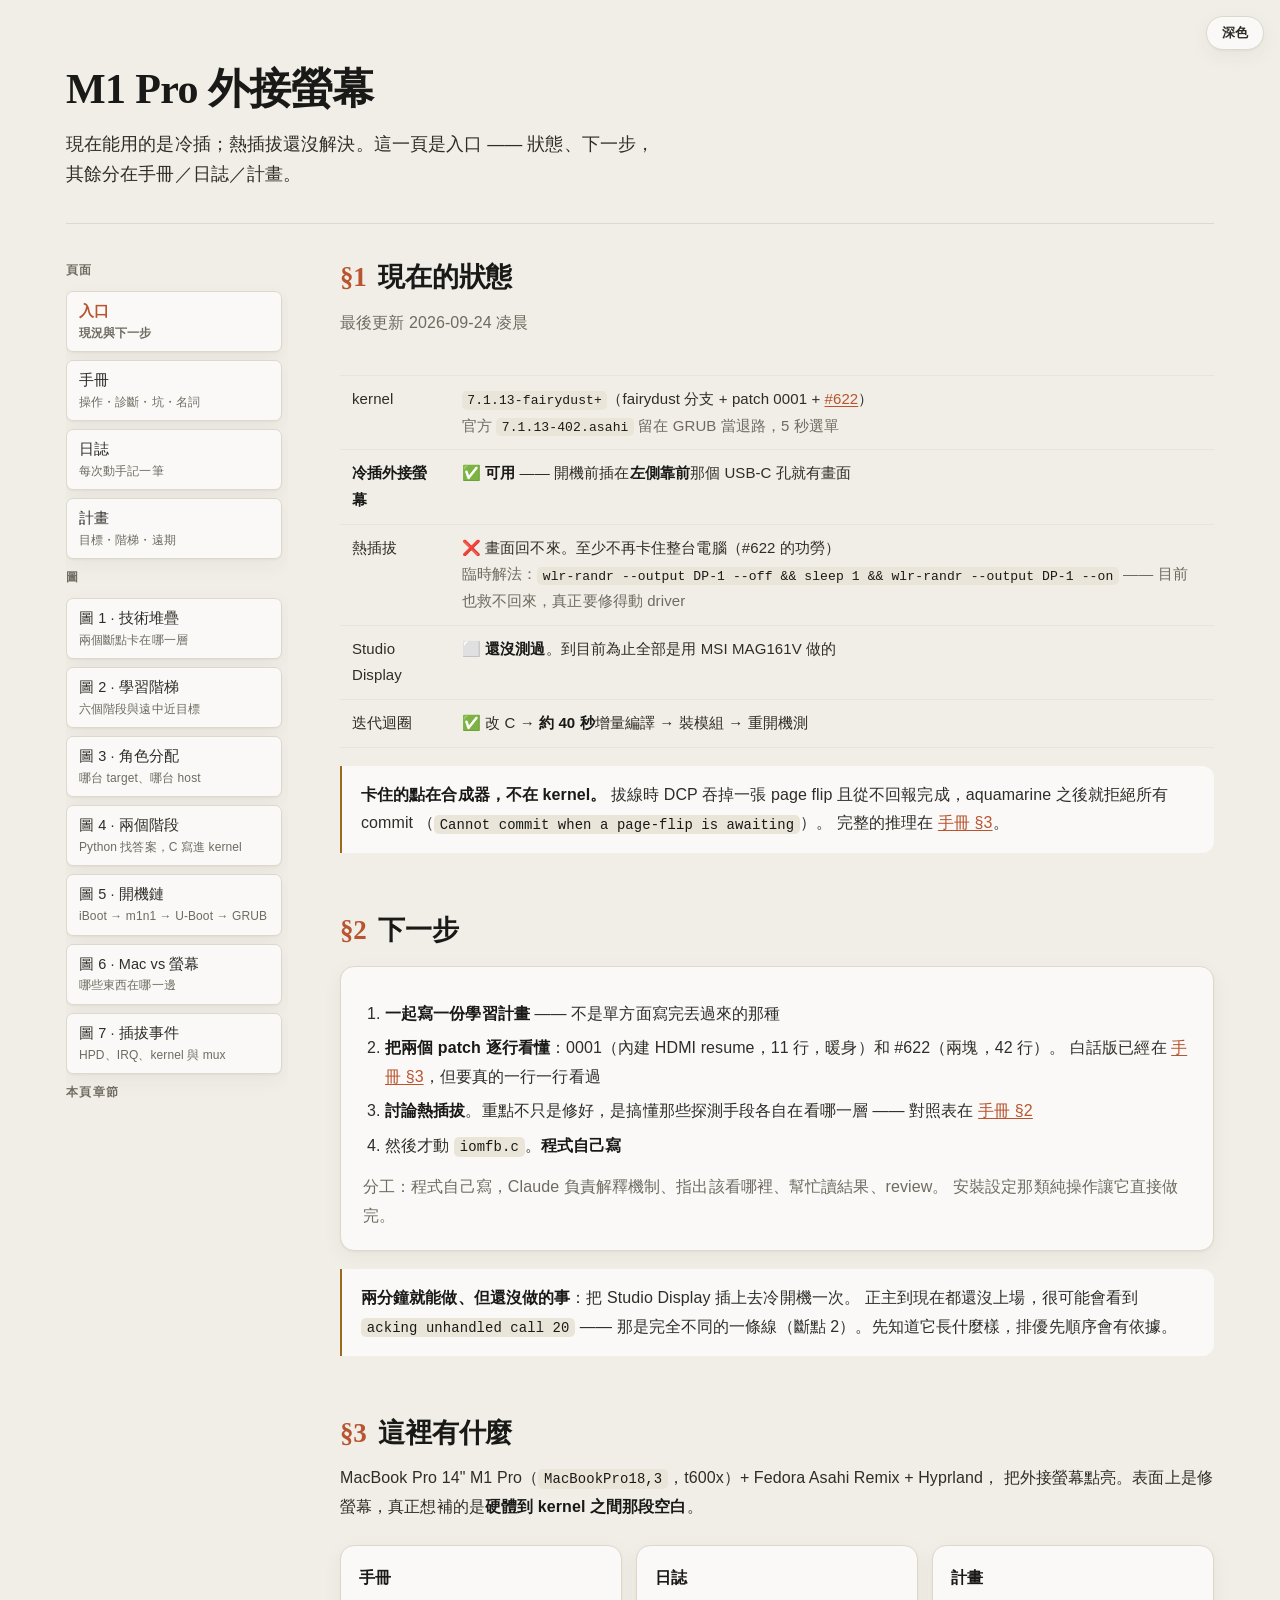
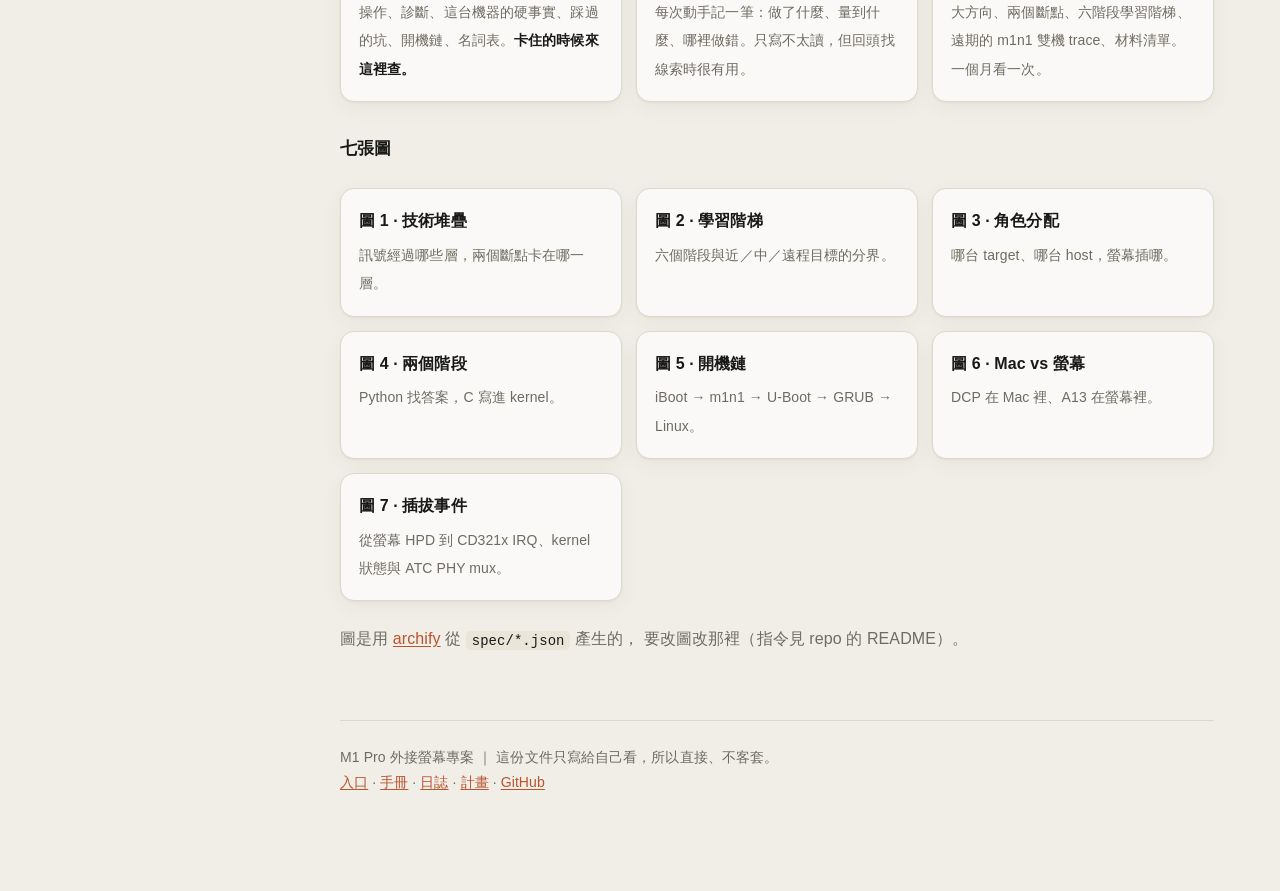
==== commit 7c7eb7d6: "從入口連結插拔事件圖" ====
--- a/html/index.html
+++ b/html/index.html
@@ -34,6 +34,7 @@
   <li><a href="04-phases.html">圖 4 · 兩個階段<small>Python 找答案，C 寫進 kernel</small></a></li>
   <li><a href="05-boot.html">圖 5 · 開機鏈<small>iBoot → m1n1 → U-Boot → GRUB</small></a></li>
   <li><a href="06-sides.html">圖 6 · Mac vs 螢幕<small>哪些東西在哪一邊</small></a></li>
+  <li><a href="handbook.html#h2-hotplug">圖 7 · 插拔事件<small>HPD、IRQ、kernel 與 mux</small></a></li>
 </ul>
 <h4>本頁章節</h4>
 <ul id="toclist">
@@ -120,7 +121,7 @@
   </a>
 </div>
 
-<h3>六張圖</h3>
+<h3>七張圖</h3>
 
 <div class="figs">
   <a class="fig" href="01-stack.html"><b>圖 1 · 技術堆疊</b><span>訊號經過哪些層，兩個斷點卡在哪一層。</span></a>
@@ -129,6 +130,7 @@
   <a class="fig" href="04-phases.html"><b>圖 4 · 兩個階段</b><span>Python 找答案，C 寫進 kernel。</span></a>
   <a class="fig" href="05-boot.html"><b>圖 5 · 開機鏈</b><span>iBoot → m1n1 → U-Boot → GRUB → Linux。</span></a>
   <a class="fig" href="06-sides.html"><b>圖 6 · Mac vs 螢幕</b><span>DCP 在 Mac 裡、A13 在螢幕裡。</span></a>
+  <a class="fig" href="handbook.html#h2-hotplug"><b>圖 7 · 插拔事件</b><span>從螢幕 HPD 到 CD321x IRQ、kernel 狀態與 ATC PHY mux。</span></a>
 </div>
 
 <p class="muted">
--- a/html/doc.css
+++ b/html/doc.css
@@ -105,6 +105,23 @@
 .callout{border-left:2px solid var(--warn); background:var(--panel); border-radius:0 12px 12px 0;
   padding:15px 19px; margin:18px 0; color:var(--ink2)}
 .callout.stop{border-left-color:var(--bad)}
+.hotplug-diagram{display:grid;grid-template-columns:minmax(180px,.7fr) 76px minmax(0,2fr);gap:14px;align-items:stretch;margin:26px 0;background:var(--panel2);border:1px solid var(--line);border-radius:16px;padding:18px;box-shadow:var(--shadow)}
+.hd-screen,.hd-mac{border:1px solid var(--line);border-radius:12px;padding:16px;background:var(--panel)}
+.hd-screen{display:flex;flex-direction:column;justify-content:center;border-color:var(--warn)}
+.hd-mac{min-width:0;border-color:var(--accent)}
+.hd-kicker{margin:0 0 5px;color:var(--muted);font-size:11px;font-weight:700;letter-spacing:.1em;text-transform:uppercase}
+.hotplug-diagram h3{margin:0 0 14px;font-size:16px}
+.hd-node{border:1px solid var(--line);border-radius:9px;padding:10px 11px;background:var(--panel2);line-height:1.45}
+.hd-node b,.hd-node span{display:block}.hd-node b{color:var(--ink);font-size:14px}.hd-node span{margin-top:3px;color:var(--muted);font-size:12.5px}
+.hd-node.external{border-color:var(--warn)}.hd-node.hardware{border-color:var(--accent)}.hd-node.kernel{border-color:var(--ok)}
+.hd-note{margin:14px 0 0;color:var(--muted);font-size:12.5px;line-height:1.55}
+.hd-cable{display:flex;flex-direction:column;align-items:center;justify-content:center;gap:5px;color:var(--muted);font-size:12px;text-align:center}.hd-cable b{font-size:12px;color:var(--accent);writing-mode:vertical-rl}.hd-cable i{font-style:normal;font-size:28px;color:var(--accent)}
+.hd-hardware{display:grid;grid-template-columns:repeat(3,1fr);gap:10px;align-items:center}.hd-arrow{text-align:center;color:var(--accent);font-weight:700;line-height:1.15}.hd-arrow small{display:block;color:var(--muted);font-size:10px;font-weight:400}.hd-irq{text-align:center;color:var(--accent);font-size:12px;font-weight:700;padding:11px 0}.hd-irq span{color:var(--muted);font-weight:400}
+.hd-kernel{border:1px dashed var(--line);border-radius:11px;padding:14px;background:var(--bg)}
+.hd-flow{display:grid;grid-template-columns:1fr;gap:7px;align-items:center}.hd-flow .hd-arrow{font-size:20px}
+.hd-branches{display:grid;grid-template-columns:1fr 1fr;gap:10px;margin-top:13px}.hd-branch{border-left:3px solid var(--line);padding:9px 11px;background:var(--panel);border-radius:0 8px 8px 0;font-size:12.5px;line-height:1.55;color:var(--ink2)}.hd-branch b,.hd-branch span{display:block}.hd-branch.safe{border-left-color:var(--warn)}.hd-branch.dp{border-left-color:var(--ok)}
+.hd-dcp{margin-top:13px;border:1px solid var(--accent-soft);border-radius:8px;padding:9px 11px;background:var(--accent-soft);font-size:12.5px;line-height:1.6;color:var(--ink2)}
+@media (max-width:820px){.hotplug-diagram{grid-template-columns:1fr}.hd-cable{flex-direction:row}.hd-cable b{writing-mode:initial}.hd-cable i{transform:rotate(90deg)}.hd-hardware{grid-template-columns:1fr}.hd-flow .hd-arrow{transform:none}.hd-branches{grid-template-columns:1fr}}
 .chk{list-style:none; padding-left:0}
 .chk li{padding-left:26px; position:relative}
 .chk li::before{content:"☐"; position:absolute; left:0; color:var(--muted)}
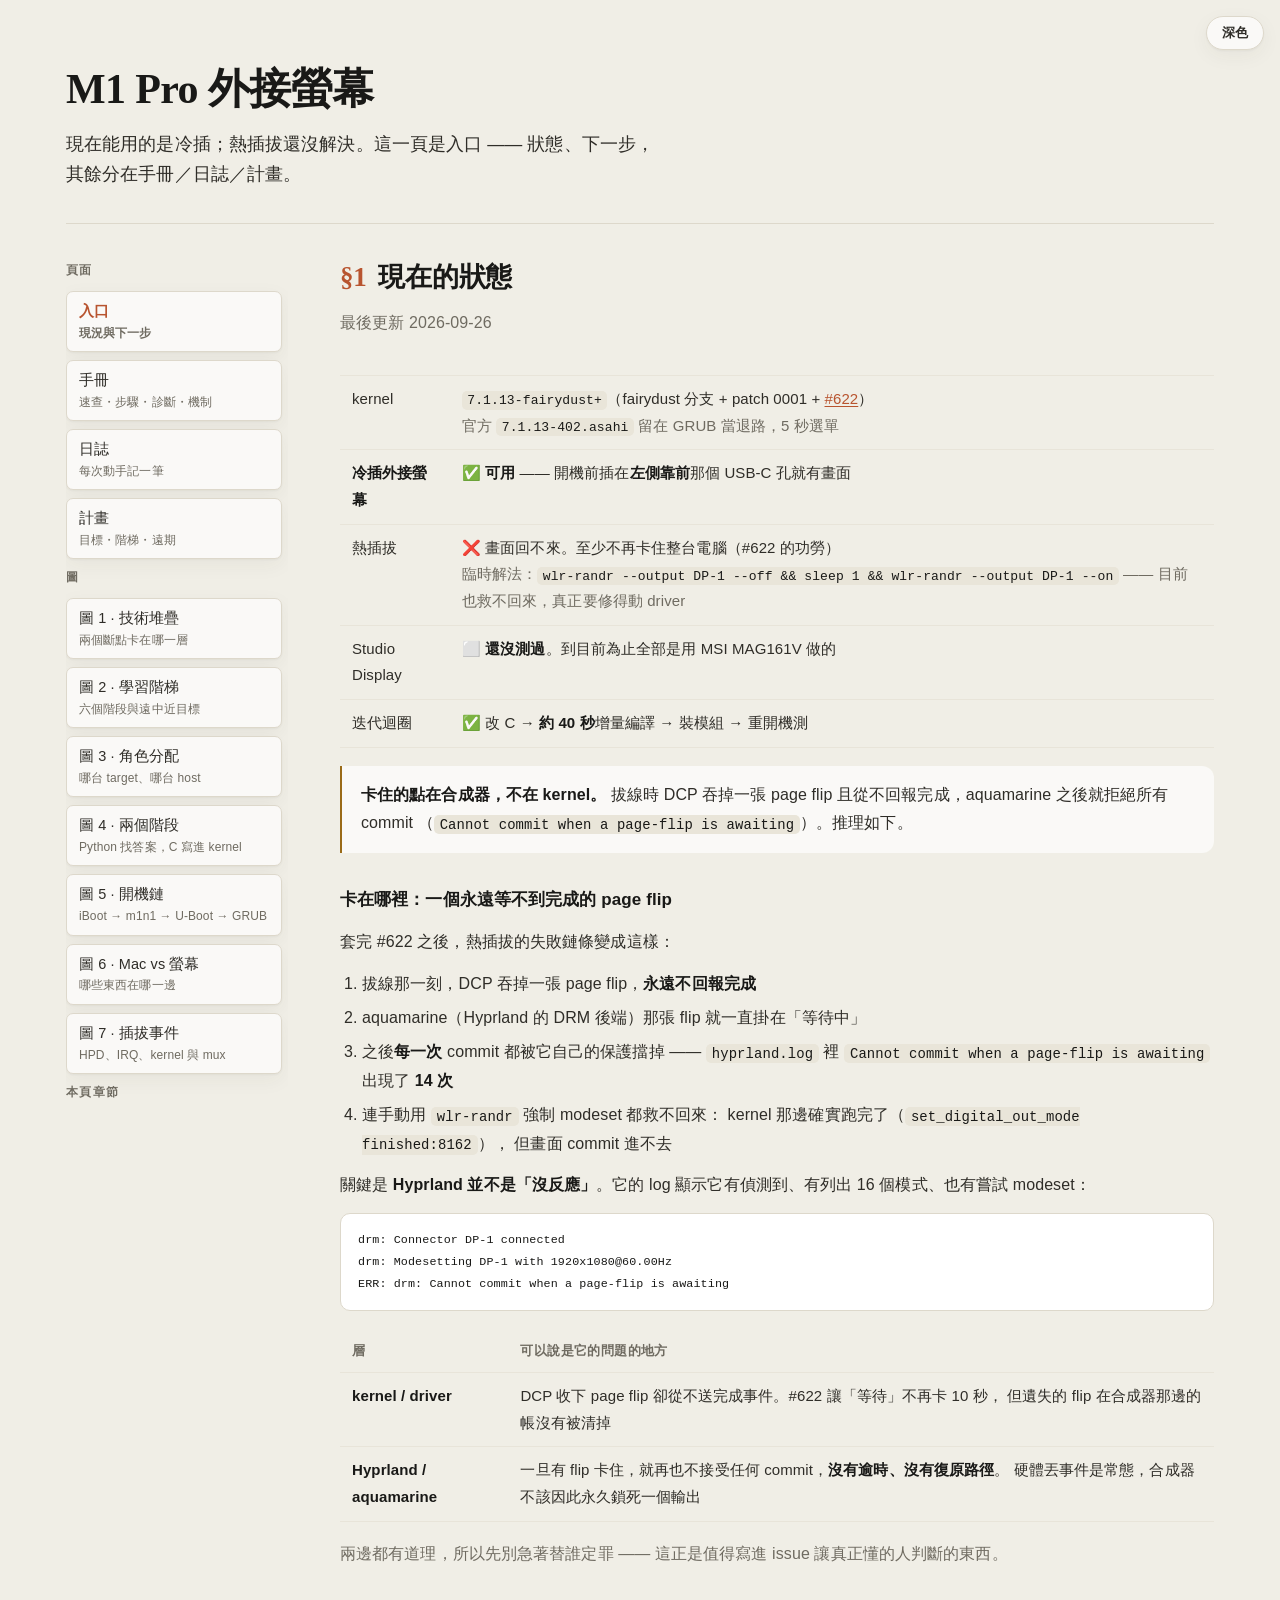
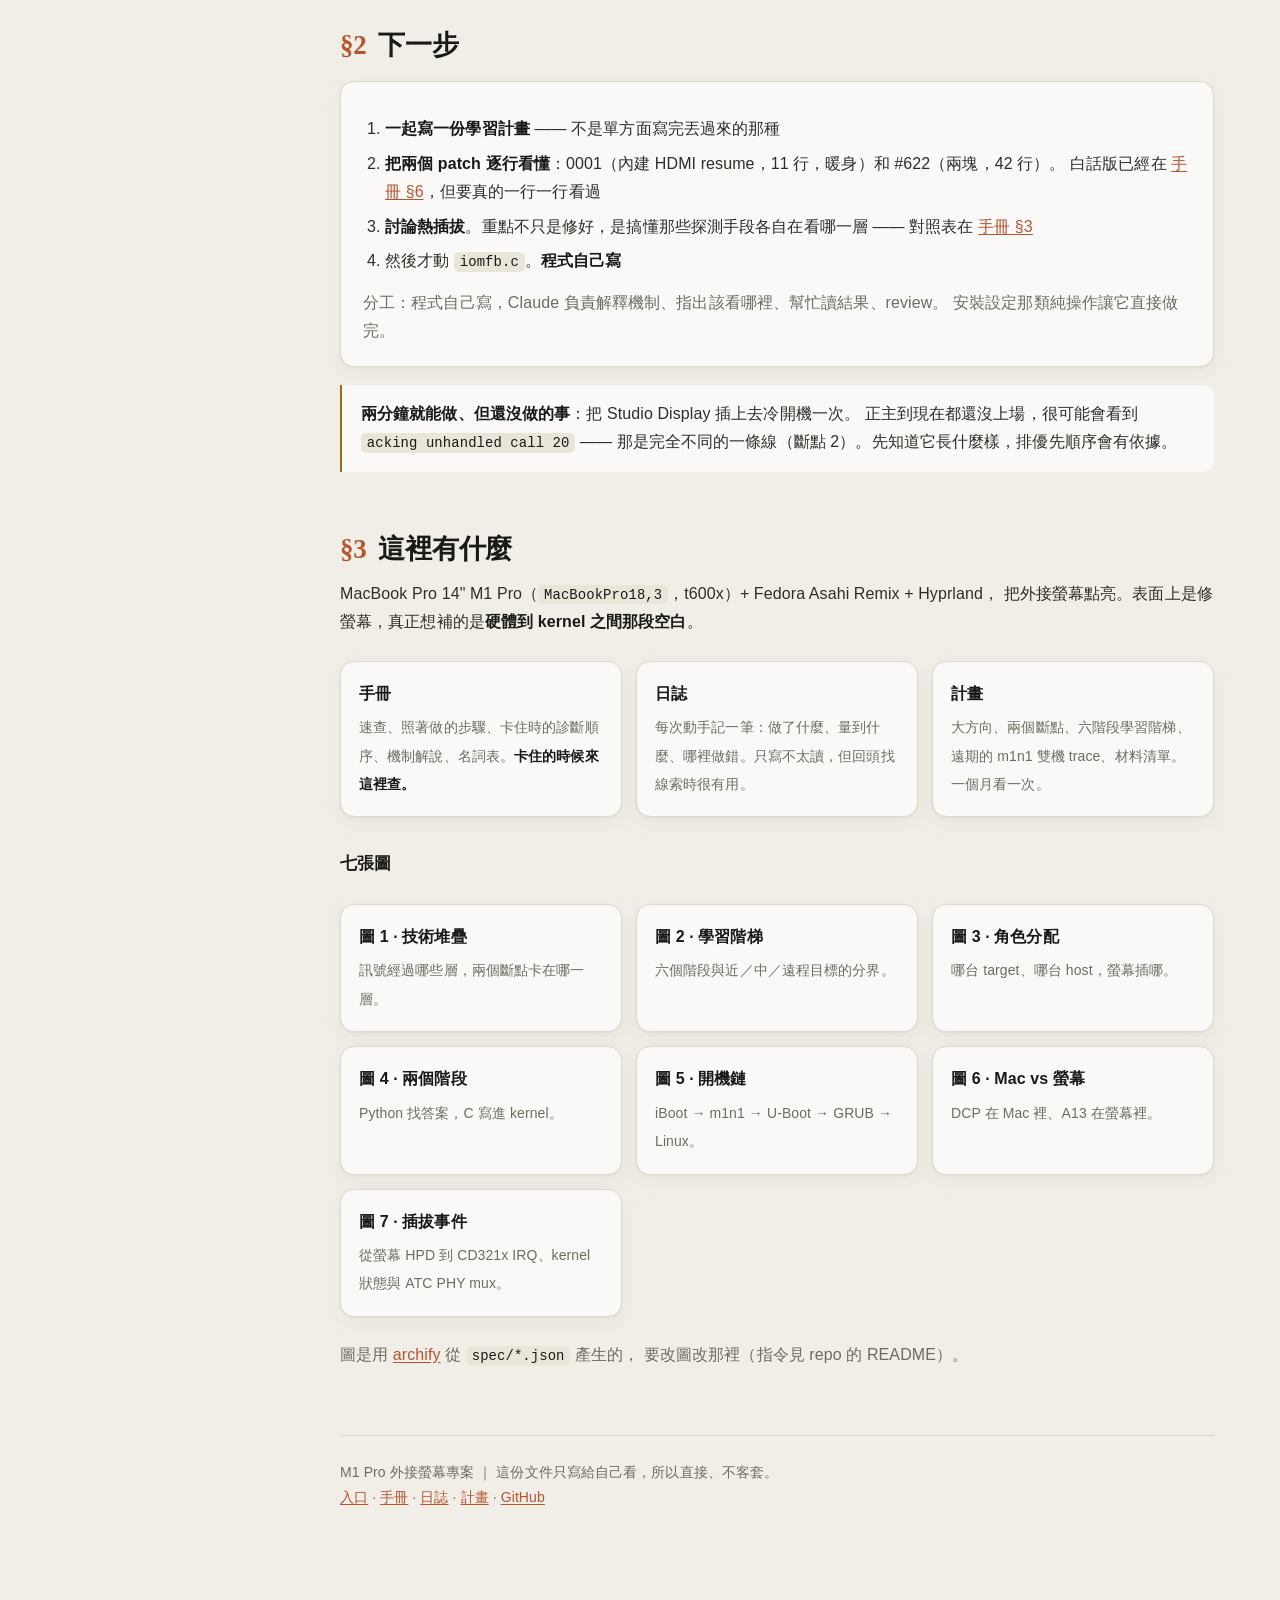
==== commit 271cbd6f: "按「讀的動作」重整手冊，導覽收成單一來源 手冊原本按主題分節，同一頁裡混了四種讀法（照著打的指令、卡住時掃的 查詢表、要坐下來讀的機制、會過期的當前問題），所以掃不動。改成按 「你現在在幹嘛」排，八節" ====
--- a/html/index.html
+++ b/html/index.html
@@ -19,23 +19,7 @@
 <nav class="toc">
 <details open>
 <summary>目錄 ▾</summary>
-<h4>頁面</h4>
-<ul class="pg">
-  <li><a href="index.html" class="on">入口<small>現況與下一步</small></a></li>
-  <li><a href="handbook.html">手冊<small>操作・診斷・坑・名詞</small></a></li>
-  <li><a href="journal.html">日誌<small>每次動手記一筆</small></a></li>
-  <li><a href="plan.html">計畫<small>目標・階梯・遠期</small></a></li>
-</ul>
-<h4>圖</h4>
-<ul class="pg">
-  <li><a href="01-stack.html">圖 1 · 技術堆疊<small>兩個斷點卡在哪一層</small></a></li>
-  <li><a href="02-ladder.html">圖 2 · 學習階梯<small>六個階段與遠中近目標</small></a></li>
-  <li><a href="03-m1n1.html">圖 3 · 角色分配<small>哪台 target、哪台 host</small></a></li>
-  <li><a href="04-phases.html">圖 4 · 兩個階段<small>Python 找答案，C 寫進 kernel</small></a></li>
-  <li><a href="05-boot.html">圖 5 · 開機鏈<small>iBoot → m1n1 → U-Boot → GRUB</small></a></li>
-  <li><a href="06-sides.html">圖 6 · Mac vs 螢幕<small>哪些東西在哪一邊</small></a></li>
-  <li><a href="handbook.html#h2-hotplug">圖 7 · 插拔事件<small>HPD、IRQ、kernel 與 mux</small></a></li>
-</ul>
+<div id="nav"></div>
 <h4>本頁章節</h4>
 <ul id="toclist">
   <li><a href="#i1">§1　現在的狀態</a></li>
@@ -48,7 +32,7 @@
 
 <h2 id="i1"><span class="n">§1</span>現在的狀態</h2>
 
-<p class="muted">最後更新 2026-09-24 凌晨</p>
+<p class="muted">最後更新 2026-09-26</p>
 
 <table>
 <thead><tr><th></th><th></th></tr></thead>
@@ -72,9 +56,45 @@
 <div class="callout">
   <strong>卡住的點在合成器，不在 kernel。</strong>
   拔線時 DCP 吞掉一張 page flip 且從不回報完成，aquamarine 之後就拒絕所有 commit
-  （<code>Cannot commit when a page-flip is awaiting</code>）。
-  完整的推理在 <a href="handbook.html#h3">手冊 §3</a>。
+  （<code>Cannot commit when a page-flip is awaiting</code>）。推理如下。
 </div>
+
+<h3>卡在哪裡：一個永遠等不到完成的 page flip</h3>
+
+<p>套完 #622 之後，熱插拔的失敗鏈條變成這樣：</p>
+
+<ol>
+  <li>拔線那一刻，DCP 吞掉一張 page flip，<strong>永遠不回報完成</strong></li>
+  <li>aquamarine（Hyprland 的 DRM 後端）那張 flip 就一直掛在「等待中」</li>
+  <li>之後<strong>每一次</strong> commit 都被它自己的保護擋掉 ——
+    <code>hyprland.log</code> 裡 <code>Cannot commit when a page-flip is awaiting</code> 出現了 <strong>14 次</strong></li>
+  <li>連手動用 <code>wlr-randr</code> 強制 modeset 都救不回來：
+    kernel 那邊確實跑完了（<code>set_digital_out_mode finished:8162</code>），
+    但畫面 commit 進不去</li>
+</ol>
+
+<p>
+  關鍵是 <strong>Hyprland 並不是「沒反應」</strong>。它的 log 顯示它有偵測到、有列出 16 個模式、也有嘗試 modeset：
+</p>
+<pre><code>drm: Connector DP-1 connected
+drm: Modesetting DP-1 with 1920x1080@60.00Hz
+ERR: drm: Cannot commit when a page-flip is awaiting</code></pre>
+
+<table>
+<thead><tr><th>層</th><th>可以說是它的問題的地方</th></tr></thead>
+<tbody>
+<tr><td><strong>kernel / driver</strong></td>
+  <td>DCP 收下 page flip 卻從不送完成事件。#622 讓「等待」不再卡 10 秒，
+    但遺失的 flip 在合成器那邊的帳沒有被清掉</td></tr>
+<tr><td><strong>Hyprland / aquamarine</strong></td>
+  <td>一旦有 flip 卡住，就再也不接受任何 commit，<strong>沒有逾時、沒有復原路徑</strong>。
+    硬體丟事件是常態，合成器不該因此永久鎖死一個輸出</td></tr>
+</tbody>
+</table>
+
+<p class="muted">
+  兩邊都有道理，所以先別急著替誰定罪 —— 這正是值得寫進 issue 讓真正懂的人判斷的東西。
+</p>
 
 <h2 id="i2"><span class="n">§2</span>下一步</h2>
 
@@ -82,9 +102,9 @@
 <ol>
   <li><strong>一起寫一份學習計畫</strong> —— 不是單方面寫完丟過來的那種</li>
   <li><strong>把兩個 patch 逐行看懂</strong>：0001（內建 HDMI resume，11 行，暖身）和 #622（兩塊，42 行）。
-    白話版已經在 <a href="handbook.html#h3">手冊 §3</a>，但要真的一行一行看過</li>
+    白話版已經在 <a href="handbook.html#p622">手冊 §6</a>，但要真的一行一行看過</li>
   <li><strong>討論熱插拔</strong>。重點不只是修好，是搞懂那些探測手段各自在看哪一層
-    —— 對照表在 <a href="handbook.html#h2">手冊 §2</a></li>
+    —— 對照表在 <a href="handbook.html#debug">手冊 §3</a></li>
   <li>然後才動 <code>iomfb.c</code>。<strong>程式自己寫</strong></li>
 </ol>
 <p class="muted" style="margin-bottom:0">
@@ -109,7 +129,7 @@
 <div class="figs">
   <a class="fig" href="handbook.html">
     <b>手冊</b>
-    <span>操作、診斷、這台機器的硬事實、踩過的坑、開機鏈、名詞表。<strong>卡住的時候來這裡查。</strong></span>
+    <span>速查、照著做的步驟、卡住時的診斷順序、機制解說、名詞表。<strong>卡住的時候來這裡查。</strong></span>
   </a>
   <a class="fig" href="journal.html">
     <b>日誌</b>
@@ -130,7 +150,7 @@
   <a class="fig" href="04-phases.html"><b>圖 4 · 兩個階段</b><span>Python 找答案，C 寫進 kernel。</span></a>
   <a class="fig" href="05-boot.html"><b>圖 5 · 開機鏈</b><span>iBoot → m1n1 → U-Boot → GRUB → Linux。</span></a>
   <a class="fig" href="06-sides.html"><b>圖 6 · Mac vs 螢幕</b><span>DCP 在 Mac 裡、A13 在螢幕裡。</span></a>
-  <a class="fig" href="handbook.html#h2-hotplug"><b>圖 7 · 插拔事件</b><span>從螢幕 HPD 到 CD321x IRQ、kernel 狀態與 ATC PHY mux。</span></a>
+  <a class="fig" href="07-hotplug.html"><b>圖 7 · 插拔事件</b><span>從螢幕 HPD 到 CD321x IRQ、kernel 狀態與 ATC PHY mux。</span></a>
 </div>
 
 <p class="muted">
@@ -140,11 +160,7 @@
 
 <footer>
   M1 Pro 外接螢幕專案 ｜ 這份文件只寫給自己看，所以直接、不客套。<br>
-  <a href="index.html">入口</a> ·
-  <a href="handbook.html">手冊</a> ·
-  <a href="journal.html">日誌</a> ·
-  <a href="plan.html">計畫</a> ·
-  <a href="https://github.com/AndyWeiBoan/asahi-dp-altmode">GitHub</a>
+  <span id="pagelinks"></span>
 </footer>
 
 </main>
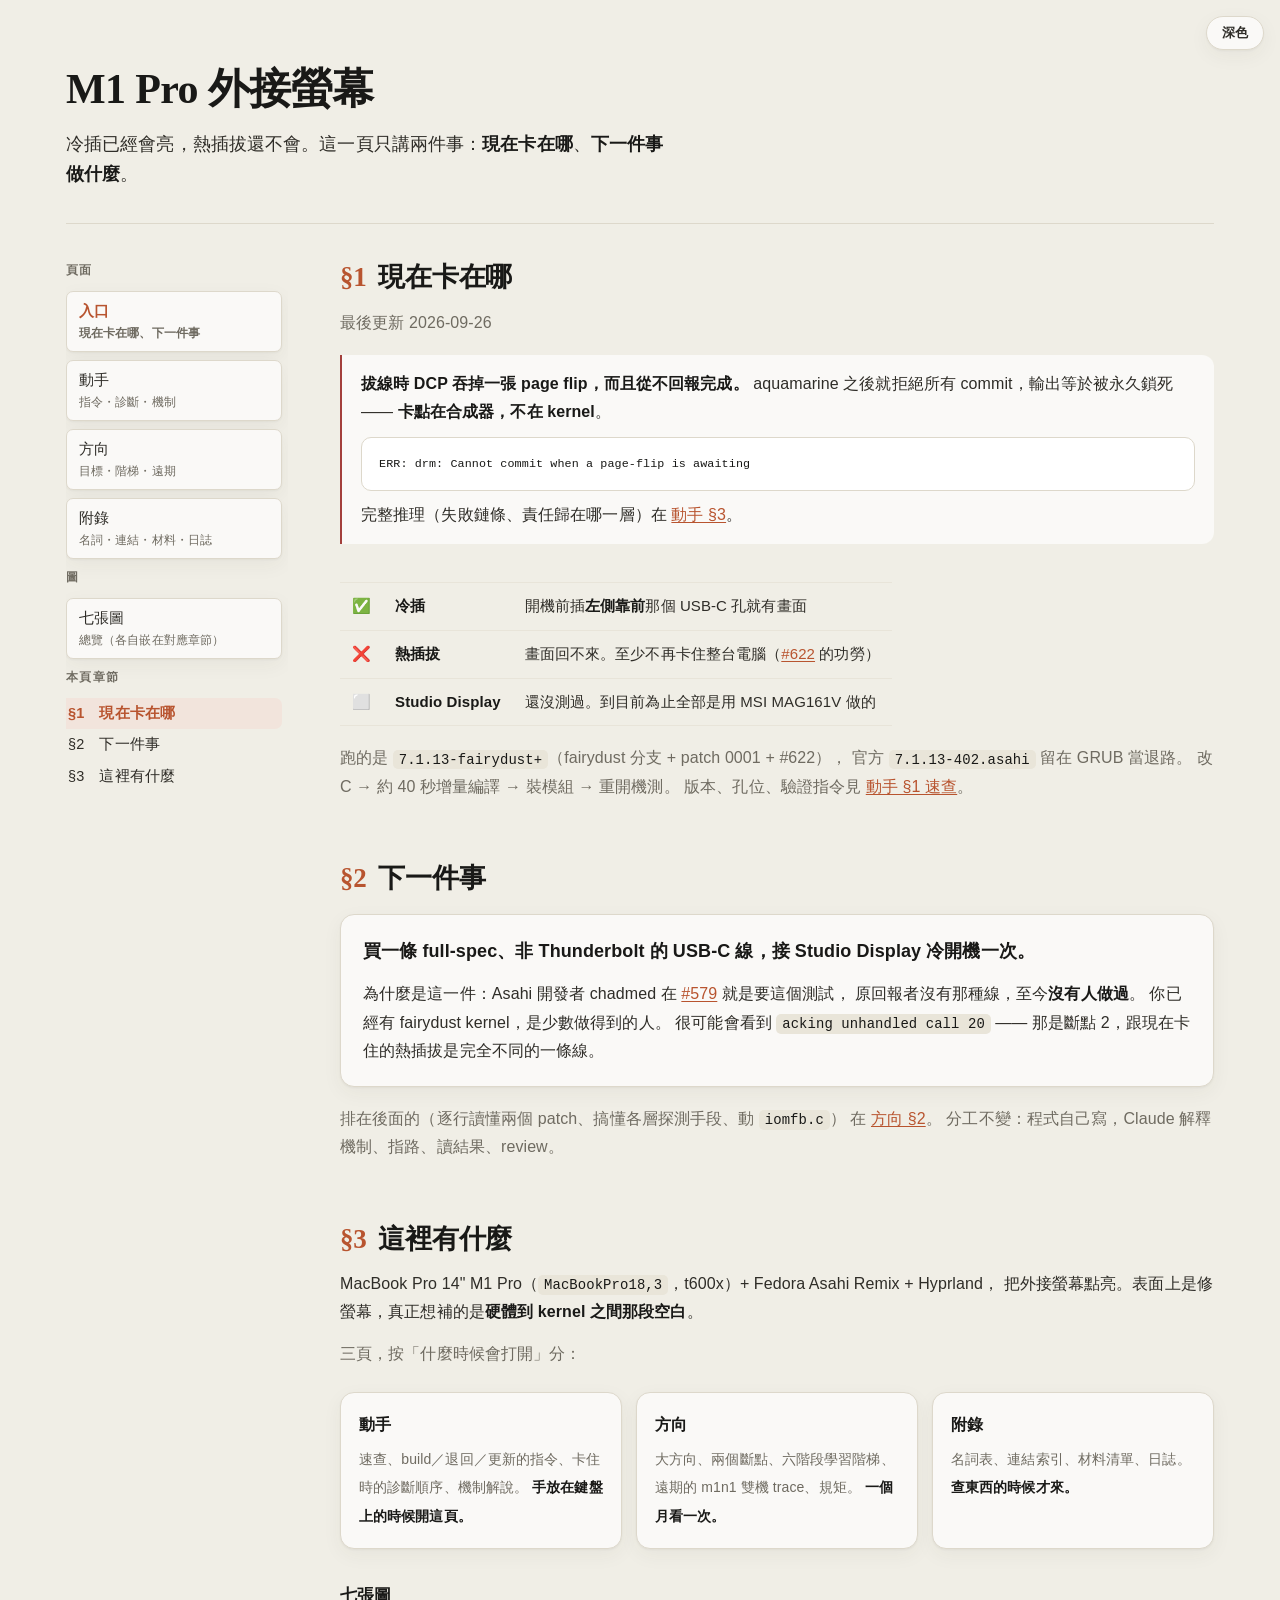
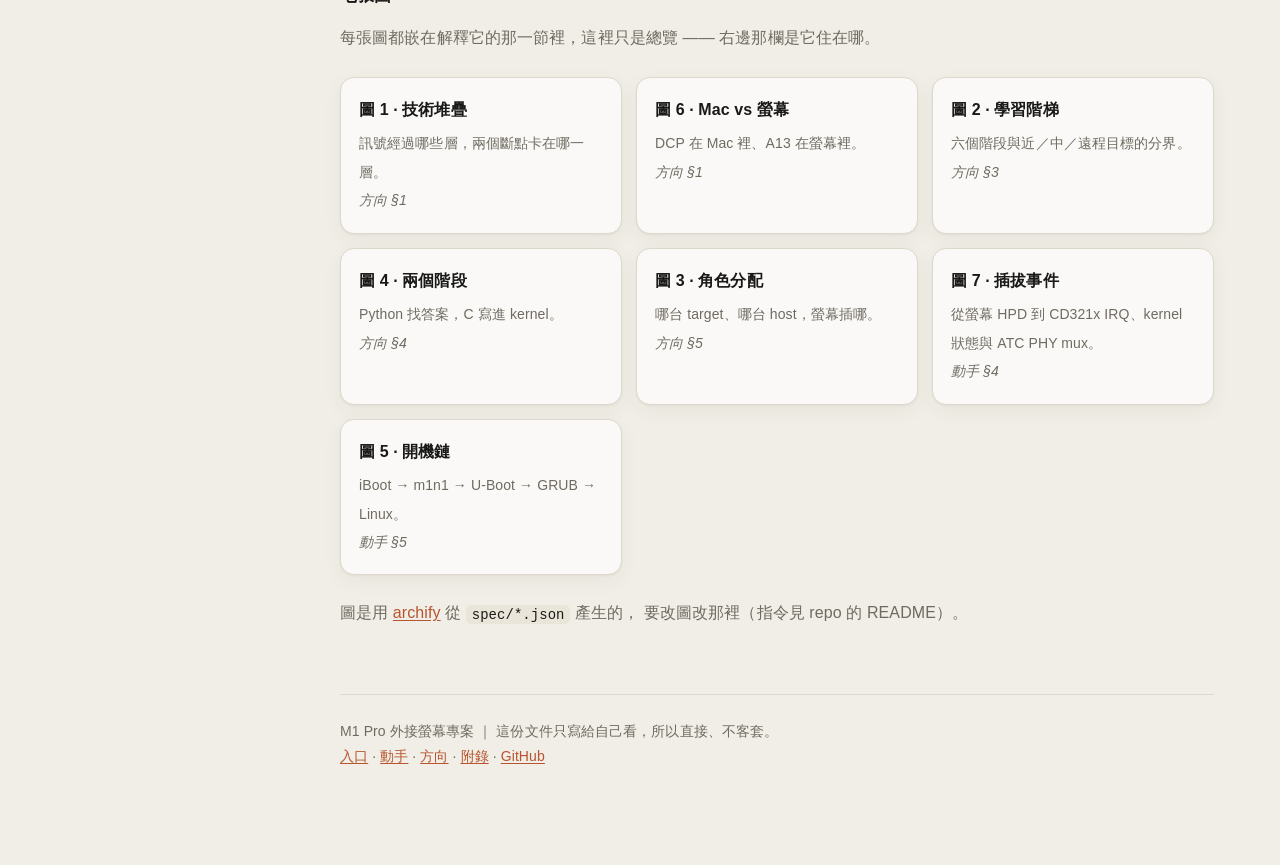
==== commit c4de8530: "整站改用一條軸重排：你現在需要什麼 原本三頁用三種不同的分類軸（入口／日誌按時間、手冊按讀者動作、計畫按 主題），所以整個站看不出排列邏輯。同一件事還散在三頁，沒有一頁是它的 家 —— build f" ====
--- a/html/index.html
+++ b/html/index.html
@@ -12,7 +12,7 @@
 
 <header>
   <h1>M1 Pro 外接螢幕</h1>
-  <p class="lede">現在能用的是冷插；熱插拔還沒解決。這一頁是入口 —— 狀態、下一步，其餘分在手冊／日誌／計畫。</p>
+  <p class="lede">冷插已經會亮，熱插拔還不會。這一頁只講兩件事：<strong>現在卡在哪</strong>、<strong>下一件事做什麼</strong>。</p>
 </header>
 
 <div class="layout">
@@ -22,102 +22,62 @@
 <div id="nav"></div>
 <h4>本頁章節</h4>
 <ul id="toclist">
-  <li><a href="#i1">§1　現在的狀態</a></li>
-  <li><a href="#i2">§2　下一步</a></li>
+  <li><a href="#i1">§1　現在卡在哪</a></li>
+  <li><a href="#i2">§2　下一件事</a></li>
   <li><a href="#i3">§3　這裡有什麼</a></li>
 </ul>
 </details>
 </nav>
 <main>
 
-<h2 id="i1"><span class="n">§1</span>現在的狀態</h2>
+<h2 id="i1"><span class="n">§1</span>現在卡在哪</h2>
 
 <p class="muted">最後更新 2026-09-26</p>
 
-<table>
-<thead><tr><th></th><th></th></tr></thead>
-<tbody>
-<tr><td>kernel</td>
-    <td><code>7.1.13-fairydust+</code>（fairydust 分支 + patch 0001 + <a href="https://github.com/AsahiLinux/linux/pull/622">#622</a>）<br>
-    <span class="muted">官方 <code>7.1.13-402.asahi</code> 留在 GRUB 當退路，5 秒選單</span></td></tr>
-<tr><td><strong>冷插外接螢幕</strong></td>
-    <td>✅ <strong>可用</strong> —— 開機前插在<strong>左側靠前</strong>那個 USB-C 孔就有畫面</td></tr>
-<tr><td>熱插拔</td>
-    <td>❌ 畫面回不來。至少不再卡住整台電腦（#622 的功勞）<br>
-    <span class="muted">臨時解法：<code>wlr-randr --output DP-1 --off &amp;&amp; sleep 1 &amp;&amp; wlr-randr --output DP-1 --on</code>
-    —— 目前也救不回來，真正要修得動 driver</span></td></tr>
-<tr><td>Studio Display</td>
-    <td>⬜ <strong>還沒測過</strong>。到目前為止全部是用 MSI MAG161V 做的</td></tr>
-<tr><td>迭代迴圈</td>
-    <td>✅ 改 C → <strong>約 40 秒</strong>增量編譯 → 裝模組 → 重開機測</td></tr>
-</tbody>
-</table>
-
-<div class="callout">
-  <strong>卡住的點在合成器，不在 kernel。</strong>
-  拔線時 DCP 吞掉一張 page flip 且從不回報完成，aquamarine 之後就拒絕所有 commit
-  （<code>Cannot commit when a page-flip is awaiting</code>）。推理如下。
+<div class="callout stop">
+  <strong>拔線時 DCP 吞掉一張 page flip，而且從不回報完成。</strong>
+  aquamarine 之後就拒絕所有 commit，輸出等於被永久鎖死 ——
+  <strong>卡點在合成器，不在 kernel</strong>。
+  <pre style="margin:10px 0"><code>ERR: drm: Cannot commit when a page-flip is awaiting</code></pre>
+  完整推理（失敗鏈條、責任歸在哪一層）在 <a href="handbook.html#pageflip">動手 §3</a>。
 </div>
 
-<h3>卡在哪裡：一個永遠等不到完成的 page flip</h3>
-
-<p>套完 #622 之後，熱插拔的失敗鏈條變成這樣：</p>
-
-<ol>
-  <li>拔線那一刻，DCP 吞掉一張 page flip，<strong>永遠不回報完成</strong></li>
-  <li>aquamarine（Hyprland 的 DRM 後端）那張 flip 就一直掛在「等待中」</li>
-  <li>之後<strong>每一次</strong> commit 都被它自己的保護擋掉 ——
-    <code>hyprland.log</code> 裡 <code>Cannot commit when a page-flip is awaiting</code> 出現了 <strong>14 次</strong></li>
-  <li>連手動用 <code>wlr-randr</code> 強制 modeset 都救不回來：
-    kernel 那邊確實跑完了（<code>set_digital_out_mode finished:8162</code>），
-    但畫面 commit 進不去</li>
-</ol>
-
-<p>
-  關鍵是 <strong>Hyprland 並不是「沒反應」</strong>。它的 log 顯示它有偵測到、有列出 16 個模式、也有嘗試 modeset：
-</p>
-<pre><code>drm: Connector DP-1 connected
-drm: Modesetting DP-1 with 1920x1080@60.00Hz
-ERR: drm: Cannot commit when a page-flip is awaiting</code></pre>
-
 <table>
-<thead><tr><th>層</th><th>可以說是它的問題的地方</th></tr></thead>
+<thead><tr><th></th><th></th><th></th></tr></thead>
 <tbody>
-<tr><td><strong>kernel / driver</strong></td>
-  <td>DCP 收下 page flip 卻從不送完成事件。#622 讓「等待」不再卡 10 秒，
-    但遺失的 flip 在合成器那邊的帳沒有被清掉</td></tr>
-<tr><td><strong>Hyprland / aquamarine</strong></td>
-  <td>一旦有 flip 卡住，就再也不接受任何 commit，<strong>沒有逾時、沒有復原路徑</strong>。
-    硬體丟事件是常態，合成器不該因此永久鎖死一個輸出</td></tr>
+<tr><td>✅</td><td><strong>冷插</strong></td><td>開機前插<strong>左側靠前</strong>那個 USB-C 孔就有畫面</td></tr>
+<tr><td>❌</td><td><strong>熱插拔</strong></td><td>畫面回不來。至少不再卡住整台電腦（<a href="https://github.com/AsahiLinux/linux/pull/622">#622</a> 的功勞）</td></tr>
+<tr><td>⬜</td><td><strong>Studio Display</strong></td><td>還沒測過。到目前為止全部是用 MSI MAG161V 做的</td></tr>
 </tbody>
 </table>
 
 <p class="muted">
-  兩邊都有道理，所以先別急著替誰定罪 —— 這正是值得寫進 issue 讓真正懂的人判斷的東西。
+  跑的是 <code>7.1.13-fairydust+</code>（fairydust 分支 + patch 0001 + #622），
+  官方 <code>7.1.13-402.asahi</code> 留在 GRUB 當退路。
+  改 C → 約 40 秒增量編譯 → 裝模組 → 重開機測。
+  版本、孔位、驗證指令見 <a href="handbook.html#quick">動手 §1 速查</a>。
 </p>
 
-<h2 id="i2"><span class="n">§2</span>下一步</h2>
+<h2 id="i2"><span class="n">§2</span>下一件事</h2>
 
 <div class="card">
-<ol>
-  <li><strong>一起寫一份學習計畫</strong> —— 不是單方面寫完丟過來的那種</li>
-  <li><strong>把兩個 patch 逐行看懂</strong>：0001（內建 HDMI resume，11 行，暖身）和 #622（兩塊，42 行）。
-    白話版已經在 <a href="handbook.html#p622">手冊 §6</a>，但要真的一行一行看過</li>
-  <li><strong>討論熱插拔</strong>。重點不只是修好，是搞懂那些探測手段各自在看哪一層
-    —— 對照表在 <a href="handbook.html#debug">手冊 §3</a></li>
-  <li>然後才動 <code>iomfb.c</code>。<strong>程式自己寫</strong></li>
-</ol>
-<p class="muted" style="margin-bottom:0">
-  分工：程式自己寫，Claude 負責解釋機制、指出該看哪裡、幫忙讀結果、review。
-  安裝設定那類純操作讓它直接做完。
+<p style="font-size:18px;margin-top:0">
+  <strong>買一條 full-spec、非 Thunderbolt 的 USB-C 線，接 Studio Display 冷開機一次。</strong>
+</p>
+<p style="margin-bottom:0">
+  為什麼是這一件：Asahi 開發者 chadmed 在
+  <a href="https://github.com/AsahiLinux/linux/issues/579">#579</a> 就是要這個測試，
+  原回報者沒有那種線，至今<strong>沒有人做過</strong>。
+  你已經有 fairydust kernel，是少數做得到的人。
+  很可能會看到 <code>acking unhandled call 20</code> —— 那是斷點 2，跟現在卡住的熱插拔是完全不同的一條線。
 </p>
 </div>
 
-<div class="callout">
-  <strong>兩分鐘就能做、但還沒做的事</strong>：把 Studio Display 插上去冷開機一次。
-  正主到現在都還沒上場，很可能會看到 <code>acking unhandled call 20</code> ——
-  那是完全不同的一條線（斷點 2）。先知道它長什麼樣，排優先順序會有依據。
-</div>
+<p class="muted">
+  排在後面的（逐行讀懂兩個 patch、搞懂各層探測手段、動 <code>iomfb.c</code>）
+  在 <a href="plan.html#p2">方向 §2</a>。
+  分工不變：程式自己寫，Claude 解釋機制、指路、讀結果、review。
+</p>
 
 <h2 id="i3"><span class="n">§3</span>這裡有什麼</h2>
 
@@ -126,31 +86,40 @@
   把外接螢幕點亮。表面上是修螢幕，真正想補的是<strong>硬體到 kernel 之間那段空白</strong>。
 </p>
 
+<p class="muted">三頁，按「什麼時候會打開」分：</p>
+
 <div class="figs">
   <a class="fig" href="handbook.html">
-    <b>手冊</b>
-    <span>速查、照著做的步驟、卡住時的診斷順序、機制解說、名詞表。<strong>卡住的時候來這裡查。</strong></span>
-  </a>
-  <a class="fig" href="journal.html">
-    <b>日誌</b>
-    <span>每次動手記一筆：做了什麼、量到什麼、哪裡做錯。只寫不太讀，但回頭找線索時很有用。</span>
+    <b>動手</b>
+    <span>速查、build／退回／更新的指令、卡住時的診斷順序、機制解說。
+    <strong>手放在鍵盤上的時候開這頁。</strong></span>
   </a>
   <a class="fig" href="plan.html">
-    <b>計畫</b>
-    <span>大方向、兩個斷點、六階段學習階梯、遠期的 m1n1 雙機 trace、材料清單。一個月看一次。</span>
+    <b>方向</b>
+    <span>大方向、兩個斷點、六階段學習階梯、遠期的 m1n1 雙機 trace、規矩。
+    <strong>一個月看一次。</strong></span>
+  </a>
+  <a class="fig" href="appendix.html">
+    <b>附錄</b>
+    <span>名詞表、連結索引、材料清單、日誌。
+    <strong>查東西的時候才來。</strong></span>
   </a>
 </div>
 
-<h3>七張圖</h3>
+<h3 id="figs">七張圖</h3>
+
+<p class="muted">
+  每張圖都嵌在解釋它的那一節裡，這裡只是總覽 —— 右邊那欄是它住在哪。
+</p>
 
 <div class="figs">
-  <a class="fig" href="01-stack.html"><b>圖 1 · 技術堆疊</b><span>訊號經過哪些層，兩個斷點卡在哪一層。</span></a>
-  <a class="fig" href="02-ladder.html"><b>圖 2 · 學習階梯</b><span>六個階段與近／中／遠程目標的分界。</span></a>
-  <a class="fig" href="03-m1n1.html"><b>圖 3 · 角色分配</b><span>哪台 target、哪台 host，螢幕插哪。</span></a>
-  <a class="fig" href="04-phases.html"><b>圖 4 · 兩個階段</b><span>Python 找答案，C 寫進 kernel。</span></a>
-  <a class="fig" href="05-boot.html"><b>圖 5 · 開機鏈</b><span>iBoot → m1n1 → U-Boot → GRUB → Linux。</span></a>
-  <a class="fig" href="06-sides.html"><b>圖 6 · Mac vs 螢幕</b><span>DCP 在 Mac 裡、A13 在螢幕裡。</span></a>
-  <a class="fig" href="07-hotplug.html"><b>圖 7 · 插拔事件</b><span>從螢幕 HPD 到 CD321x IRQ、kernel 狀態與 ATC PHY mux。</span></a>
+  <a class="fig" href="01-stack.html"><b>圖 1 · 技術堆疊</b><span>訊號經過哪些層，兩個斷點卡在哪一層。<br><em class="muted">方向 §1</em></span></a>
+  <a class="fig" href="06-sides.html"><b>圖 6 · Mac vs 螢幕</b><span>DCP 在 Mac 裡、A13 在螢幕裡。<br><em class="muted">方向 §1</em></span></a>
+  <a class="fig" href="02-ladder.html"><b>圖 2 · 學習階梯</b><span>六個階段與近／中／遠程目標的分界。<br><em class="muted">方向 §3</em></span></a>
+  <a class="fig" href="04-phases.html"><b>圖 4 · 兩個階段</b><span>Python 找答案，C 寫進 kernel。<br><em class="muted">方向 §4</em></span></a>
+  <a class="fig" href="03-m1n1.html"><b>圖 3 · 角色分配</b><span>哪台 target、哪台 host，螢幕插哪。<br><em class="muted">方向 §5</em></span></a>
+  <a class="fig" href="07-hotplug.html"><b>圖 7 · 插拔事件</b><span>從螢幕 HPD 到 CD321x IRQ、kernel 狀態與 ATC PHY mux。<br><em class="muted">動手 §4</em></span></a>
+  <a class="fig" href="05-boot.html"><b>圖 5 · 開機鏈</b><span>iBoot → m1n1 → U-Boot → GRUB → Linux。<br><em class="muted">動手 §5</em></span></a>
 </div>
 
 <p class="muted">
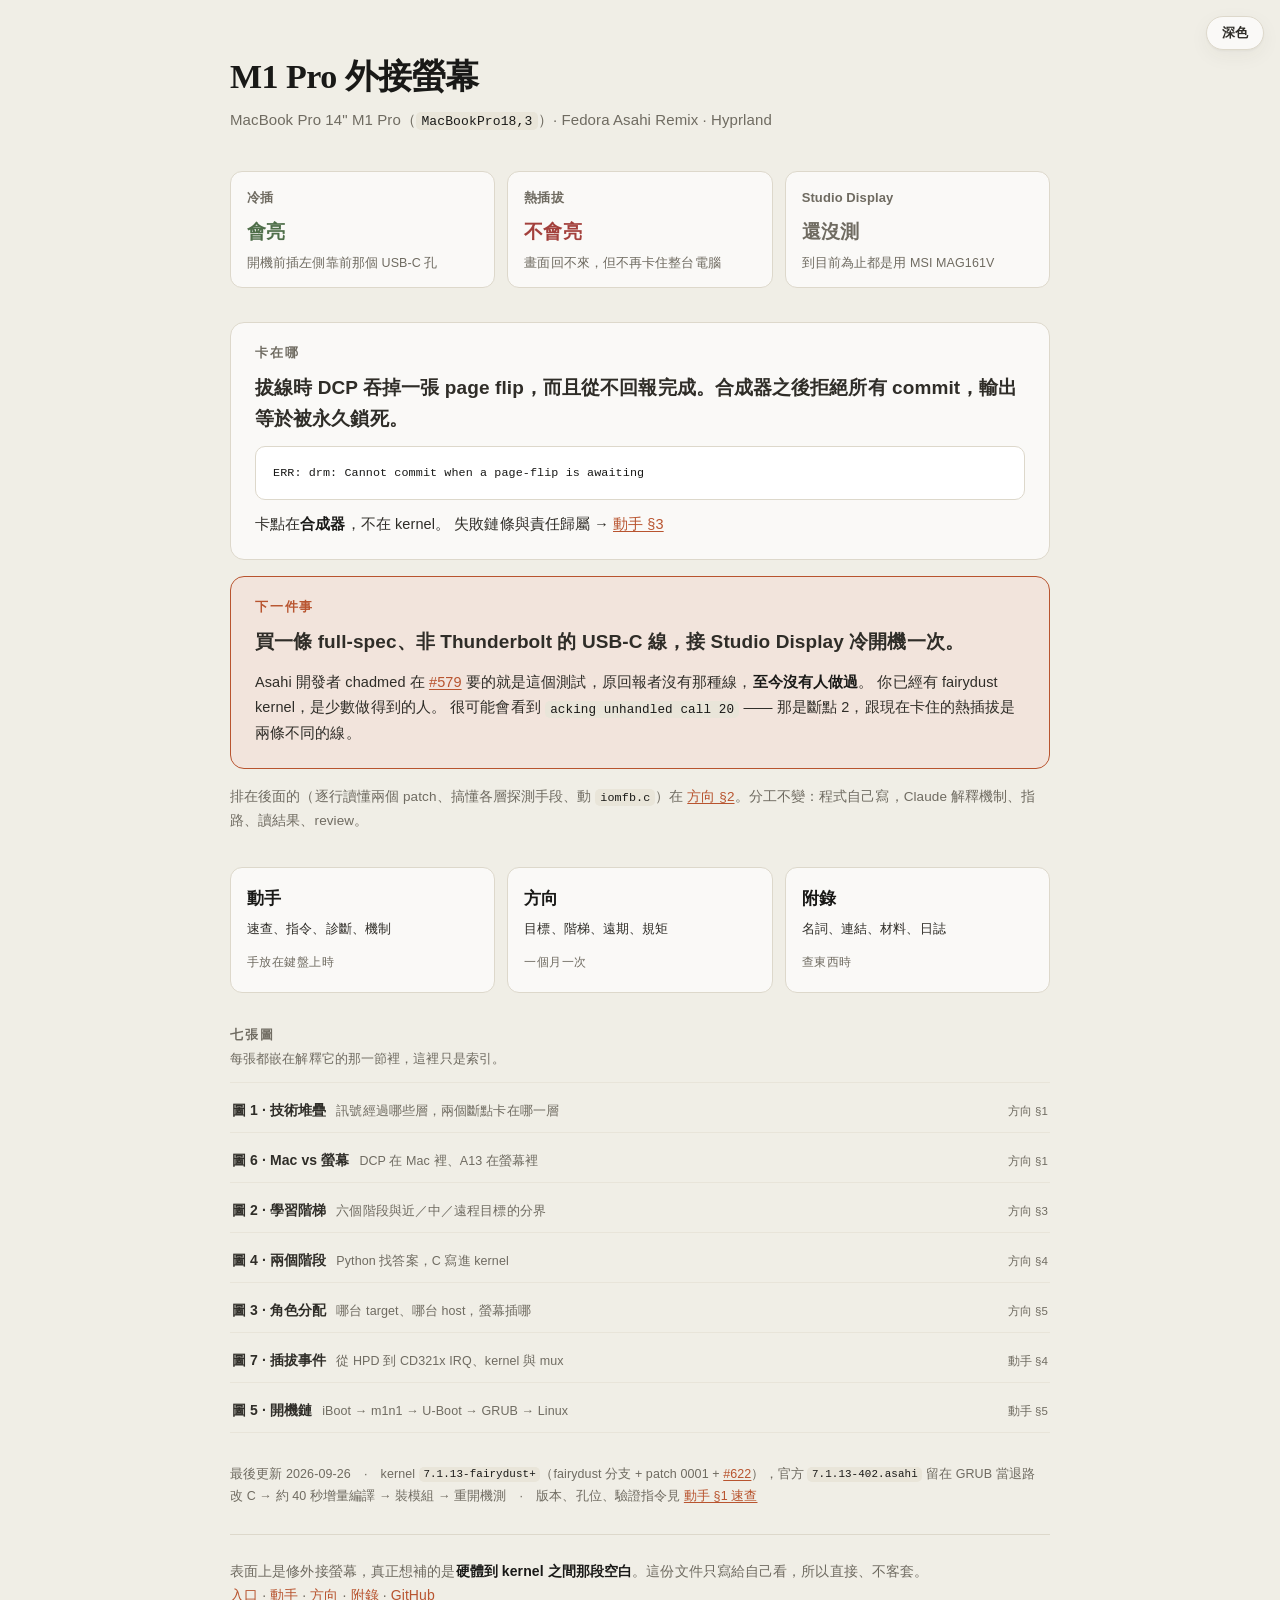
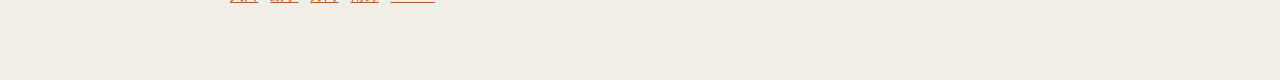
==== commit 59eca55a: "入口頁不再套文件版型 前兩次重排都只搬內容，沒動過版型 —— 首頁一直長得跟其他頁一樣：側邊一個 目錄、§1 §2 §3 編號標題、一樣的區塊節奏。一個只有三段的入口頁放目錄是 荒謬的，編號也是雜訊。" ====
--- a/html/index.html
+++ b/html/index.html
@@ -5,135 +5,120 @@
 <meta name="viewport" content="width=device-width, initial-scale=1">
 <title>M1 Pro 外接螢幕</title>
 <link rel="stylesheet" href="doc.css">
+<style>
+/* 入口頁不是文件的一章 —— 沒有側邊目錄、沒有 §編號。只有：現在怎樣、下一步、去哪。 */
+.home{max-width:860px;margin:0 auto;padding:56px 20px 72px}
+.home .hd{margin-bottom:38px}
+.home .hd h1{font-size:34px;line-height:1.25;margin:0 0 8px;border:0;padding:0}
+.home .hd p{margin:0;color:var(--muted);font-size:15px}
+
+.lights{display:grid;grid-template-columns:repeat(3,1fr);gap:12px;margin-bottom:34px}
+.lights div{background:var(--panel);border:1px solid var(--line);border-radius:12px;padding:14px 16px}
+.lights b{display:block;font-size:13px;color:var(--muted);font-weight:600;margin-bottom:6px}
+.lights s{display:block;font-size:19px;font-weight:700;text-decoration:none;margin-bottom:5px}
+.lights em{display:block;font-style:normal;font-size:12.5px;color:var(--muted);line-height:1.5}
+.lights .y s{color:var(--ok)} .lights .n s{color:var(--bad)} .lights .q s{color:var(--muted)}
+
+.slab{border-radius:14px;padding:22px 24px;margin-bottom:16px;border:1px solid var(--line)}
+.slab h2{font-size:12.5px;letter-spacing:.14em;text-transform:uppercase;color:var(--muted);
+  margin:0 0 12px;border:0;padding:0;font-weight:700}
+.slab .lead{font-size:19px;line-height:1.6;margin:0 0 12px;font-weight:600}
+.slab p:last-child{margin-bottom:0}
+.slab .sub{font-size:14.5px;line-height:1.75;color:var(--ink2);margin:0}
+.slab pre{margin:0 0 12px}
+.blocker{background:var(--panel)}
+.act{background:var(--accent-soft);border-color:var(--accent)}
+.act h2{color:var(--accent)}
+
+.go{display:grid;grid-template-columns:repeat(3,1fr);gap:12px;margin:34px 0 16px}
+.go a{display:block;background:var(--panel);border:1px solid var(--line);border-radius:12px;
+  padding:16px;text-decoration:none;color:inherit;transition:border-color .12s,transform .12s}
+.go a:hover{border-color:var(--accent);transform:translateY(-1px)}
+.go b{display:block;font-size:17px;margin-bottom:5px}
+.go span{display:block;font-size:13px;color:var(--ink2);line-height:1.55;margin-bottom:8px}
+.go em{font-style:normal;font-size:11.5px;color:var(--muted);letter-spacing:.04em}
+
+.figs-i{margin:34px 0 0}
+.figs-i h2{font-size:12.5px;letter-spacing:.14em;text-transform:uppercase;color:var(--muted);
+  margin:0 0 4px;border:0;padding:0;font-weight:700}
+.figs-i>p{font-size:13px;color:var(--muted);margin:0 0 12px}
+.figs-i ul{list-style:none;margin:0;padding:0;border-top:1px solid var(--line2)}
+.figs-i li{display:flex;align-items:baseline;gap:12px;padding:9px 2px;border-bottom:1px solid var(--line2)}
+.figs-i li a{flex:1;text-decoration:none;color:inherit;display:flex;gap:10px;align-items:baseline;min-width:0}
+.figs-i li b{font-size:14px;white-space:nowrap}
+.figs-i li a:hover b{color:var(--accent)}
+.figs-i li span{font-size:12.5px;color:var(--muted);overflow:hidden;text-overflow:ellipsis;white-space:nowrap}
+.figs-i li em{font-style:normal;font-size:11.5px;color:var(--muted);white-space:nowrap}
+
+.home .meta{margin-top:30px;font-size:12.5px;color:var(--muted);line-height:1.8}
+.home footer{margin-top:26px}
+@media (max-width:720px){
+  .home{padding:36px 16px 56px}
+  .home .hd h1{font-size:27px}
+  .lights,.go{grid-template-columns:1fr}
+  .figs-i li{flex-wrap:wrap;gap:4px 10px}
+  .figs-i li span{white-space:normal}
+}
+</style>
 </head>
 <body>
 <button class="themebtn" id="tt" type="button">深色</button>
-<div class="wrap">
 
-<header>
+<div class="home">
+
+<div class="hd">
   <h1>M1 Pro 外接螢幕</h1>
-  <p class="lede">冷插已經會亮，熱插拔還不會。這一頁只講兩件事：<strong>現在卡在哪</strong>、<strong>下一件事做什麼</strong>。</p>
-</header>
-
-<div class="layout">
-<nav class="toc">
-<details open>
-<summary>目錄 ▾</summary>
-<div id="nav"></div>
-<h4>本頁章節</h4>
-<ul id="toclist">
-  <li><a href="#i1">§1　現在卡在哪</a></li>
-  <li><a href="#i2">§2　下一件事</a></li>
-  <li><a href="#i3">§3　這裡有什麼</a></li>
-</ul>
-</details>
-</nav>
-<main>
-
-<h2 id="i1"><span class="n">§1</span>現在卡在哪</h2>
-
-<p class="muted">最後更新 2026-09-26</p>
-
-<div class="callout stop">
-  <strong>拔線時 DCP 吞掉一張 page flip，而且從不回報完成。</strong>
-  aquamarine 之後就拒絕所有 commit，輸出等於被永久鎖死 ——
-  <strong>卡點在合成器，不在 kernel</strong>。
-  <pre style="margin:10px 0"><code>ERR: drm: Cannot commit when a page-flip is awaiting</code></pre>
-  完整推理（失敗鏈條、責任歸在哪一層）在 <a href="handbook.html#pageflip">動手 §3</a>。
+  <p>MacBook Pro 14" M1 Pro（<code>MacBookPro18,3</code>）· Fedora Asahi Remix · Hyprland</p>
 </div>
 
-<table>
-<thead><tr><th></th><th></th><th></th></tr></thead>
-<tbody>
-<tr><td>✅</td><td><strong>冷插</strong></td><td>開機前插<strong>左側靠前</strong>那個 USB-C 孔就有畫面</td></tr>
-<tr><td>❌</td><td><strong>熱插拔</strong></td><td>畫面回不來。至少不再卡住整台電腦（<a href="https://github.com/AsahiLinux/linux/pull/622">#622</a> 的功勞）</td></tr>
-<tr><td>⬜</td><td><strong>Studio Display</strong></td><td>還沒測過。到目前為止全部是用 MSI MAG161V 做的</td></tr>
-</tbody>
-</table>
+<div class="lights">
+  <div class="y"><b>冷插</b><s>會亮</s><em>開機前插左側靠前那個 USB-C 孔</em></div>
+  <div class="n"><b>熱插拔</b><s>不會亮</s><em>畫面回不來，但不再卡住整台電腦</em></div>
+  <div class="q"><b>Studio Display</b><s>還沒測</s><em>到目前為止都是用 MSI MAG161V</em></div>
+</div>
 
-<p class="muted">
-  跑的是 <code>7.1.13-fairydust+</code>（fairydust 分支 + patch 0001 + #622），
-  官方 <code>7.1.13-402.asahi</code> 留在 GRUB 當退路。
-  改 C → 約 40 秒增量編譯 → 裝模組 → 重開機測。
-  版本、孔位、驗證指令見 <a href="handbook.html#quick">動手 §1 速查</a>。
+<section class="slab blocker">
+  <h2>卡在哪</h2>
+  <p class="lead">拔線時 DCP 吞掉一張 page flip，而且從不回報完成。合成器之後拒絕所有 commit，輸出等於被永久鎖死。</p>
+  <pre><code>ERR: drm: Cannot commit when a page-flip is awaiting</code></pre>
+  <p class="sub">卡點在<strong>合成器</strong>，不在 kernel。
+    失敗鏈條與責任歸屬 → <a href="handbook.html#pageflip">動手 §3</a></p>
+</section>
+
+<section class="slab act" id="next">
+  <h2>下一件事</h2>
+  <p class="lead">買一條 full-spec、非 Thunderbolt 的 USB-C 線，接 Studio Display 冷開機一次。</p>
+  <p class="sub">Asahi 開發者 chadmed 在 <a href="https://github.com/AsahiLinux/linux/issues/579">#579</a>
+    要的就是這個測試，原回報者沒有那種線，<strong>至今沒有人做過</strong>。
+    你已經有 fairydust kernel，是少數做得到的人。
+    很可能會看到 <code>acking unhandled call 20</code> —— 那是斷點 2，跟現在卡住的熱插拔是兩條不同的線。</p>
+</section>
+
+<p class="sub" style="font-size:13.5px;color:var(--muted);margin:0">
+  排在後面的（逐行讀懂兩個 patch、搞懂各層探測手段、動 <code>iomfb.c</code>）在
+  <a href="plan.html#p2">方向 §2</a>。分工不變：程式自己寫，Claude 解釋機制、指路、讀結果、review。
 </p>
 
-<h2 id="i2"><span class="n">§2</span>下一件事</h2>
+<nav class="go" id="pagecards"></nav>
 
-<div class="card">
-<p style="font-size:18px;margin-top:0">
-  <strong>買一條 full-spec、非 Thunderbolt 的 USB-C 線，接 Studio Display 冷開機一次。</strong>
-</p>
-<p style="margin-bottom:0">
-  為什麼是這一件：Asahi 開發者 chadmed 在
-  <a href="https://github.com/AsahiLinux/linux/issues/579">#579</a> 就是要這個測試，
-  原回報者沒有那種線，至今<strong>沒有人做過</strong>。
-  你已經有 fairydust kernel，是少數做得到的人。
-  很可能會看到 <code>acking unhandled call 20</code> —— 那是斷點 2，跟現在卡住的熱插拔是完全不同的一條線。
-</p>
-</div>
+<section class="figs-i" id="figs">
+  <h2>七張圖</h2>
+  <p>每張都嵌在解釋它的那一節裡，這裡只是索引。</p>
+  <ul id="figlist"></ul>
+</section>
 
-<p class="muted">
-  排在後面的（逐行讀懂兩個 patch、搞懂各層探測手段、動 <code>iomfb.c</code>）
-  在 <a href="plan.html#p2">方向 §2</a>。
-  分工不變：程式自己寫，Claude 解釋機制、指路、讀結果、review。
-</p>
-
-<h2 id="i3"><span class="n">§3</span>這裡有什麼</h2>
-
-<p>
-  MacBook Pro 14" M1 Pro（<code>MacBookPro18,3</code>，t600x）+ Fedora Asahi Remix + Hyprland，
-  把外接螢幕點亮。表面上是修螢幕，真正想補的是<strong>硬體到 kernel 之間那段空白</strong>。
-</p>
-
-<p class="muted">三頁，按「什麼時候會打開」分：</p>
-
-<div class="figs">
-  <a class="fig" href="handbook.html">
-    <b>動手</b>
-    <span>速查、build／退回／更新的指令、卡住時的診斷順序、機制解說。
-    <strong>手放在鍵盤上的時候開這頁。</strong></span>
-  </a>
-  <a class="fig" href="plan.html">
-    <b>方向</b>
-    <span>大方向、兩個斷點、六階段學習階梯、遠期的 m1n1 雙機 trace、規矩。
-    <strong>一個月看一次。</strong></span>
-  </a>
-  <a class="fig" href="appendix.html">
-    <b>附錄</b>
-    <span>名詞表、連結索引、材料清單、日誌。
-    <strong>查東西的時候才來。</strong></span>
-  </a>
-</div>
-
-<h3 id="figs">七張圖</h3>
-
-<p class="muted">
-  每張圖都嵌在解釋它的那一節裡，這裡只是總覽 —— 右邊那欄是它住在哪。
-</p>
-
-<div class="figs">
-  <a class="fig" href="01-stack.html"><b>圖 1 · 技術堆疊</b><span>訊號經過哪些層，兩個斷點卡在哪一層。<br><em class="muted">方向 §1</em></span></a>
-  <a class="fig" href="06-sides.html"><b>圖 6 · Mac vs 螢幕</b><span>DCP 在 Mac 裡、A13 在螢幕裡。<br><em class="muted">方向 §1</em></span></a>
-  <a class="fig" href="02-ladder.html"><b>圖 2 · 學習階梯</b><span>六個階段與近／中／遠程目標的分界。<br><em class="muted">方向 §3</em></span></a>
-  <a class="fig" href="04-phases.html"><b>圖 4 · 兩個階段</b><span>Python 找答案，C 寫進 kernel。<br><em class="muted">方向 §4</em></span></a>
-  <a class="fig" href="03-m1n1.html"><b>圖 3 · 角色分配</b><span>哪台 target、哪台 host，螢幕插哪。<br><em class="muted">方向 §5</em></span></a>
-  <a class="fig" href="07-hotplug.html"><b>圖 7 · 插拔事件</b><span>從螢幕 HPD 到 CD321x IRQ、kernel 狀態與 ATC PHY mux。<br><em class="muted">動手 §4</em></span></a>
-  <a class="fig" href="05-boot.html"><b>圖 5 · 開機鏈</b><span>iBoot → m1n1 → U-Boot → GRUB → Linux。<br><em class="muted">動手 §5</em></span></a>
-</div>
-
-<p class="muted">
-  圖是用 <a href="https://github.com/tt-a1i/archify">archify</a> 從 <code>spec/*.json</code> 產生的，
-  要改圖改那裡（指令見 repo 的 README）。
+<p class="meta">
+  最後更新 2026-09-26　·　kernel <code>7.1.13-fairydust+</code>（fairydust 分支 + patch 0001 +
+  <a href="https://github.com/AsahiLinux/linux/pull/622">#622</a>），官方 <code>7.1.13-402.asahi</code> 留在 GRUB 當退路<br>
+  改 C → 約 40 秒增量編譯 → 裝模組 → 重開機測　·　版本、孔位、驗證指令見
+  <a href="handbook.html#quick">動手 §1 速查</a>
 </p>
 
 <footer>
-  M1 Pro 外接螢幕專案 ｜ 這份文件只寫給自己看，所以直接、不客套。<br>
+  表面上是修外接螢幕，真正想補的是<strong>硬體到 kernel 之間那段空白</strong>。這份文件只寫給自己看，所以直接、不客套。<br>
   <span id="pagelinks"></span>
 </footer>
 
-</main>
-</div>
 </div>
 <script src="doc.js"></script>
 </body>
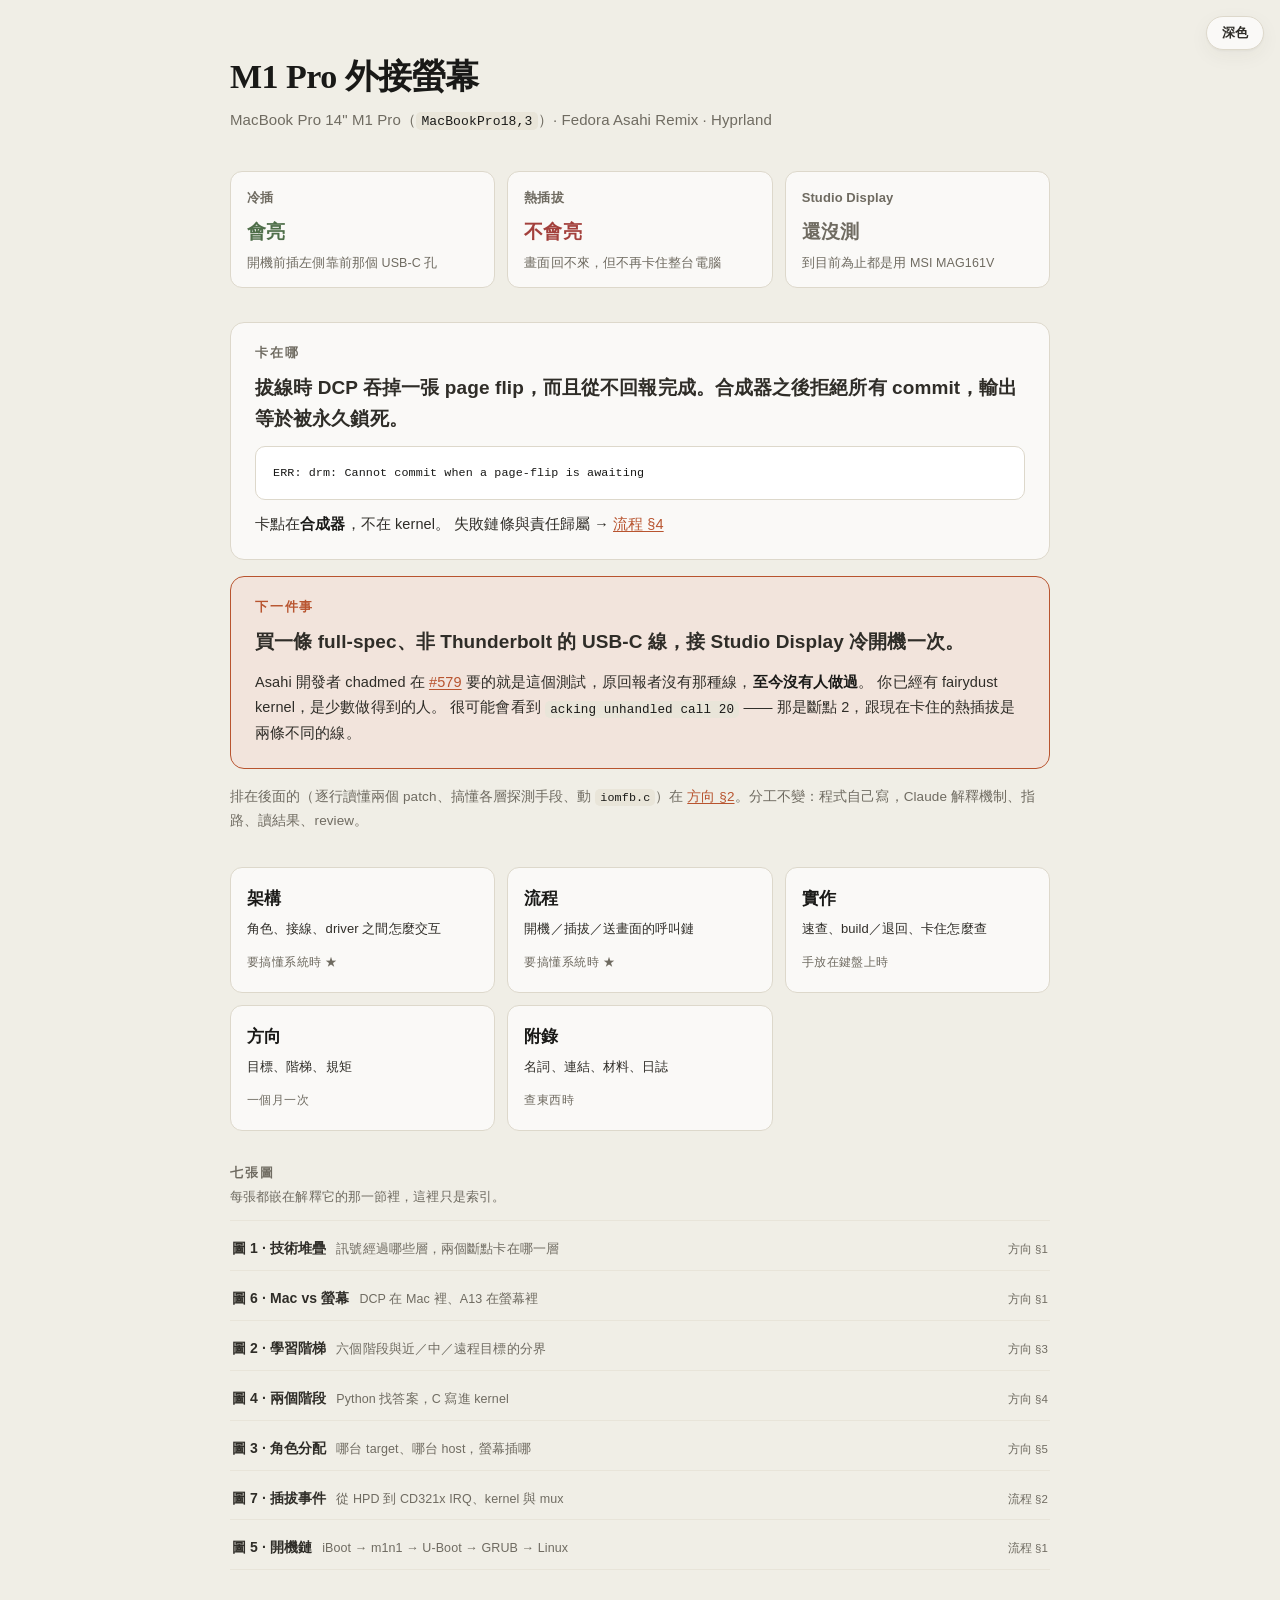
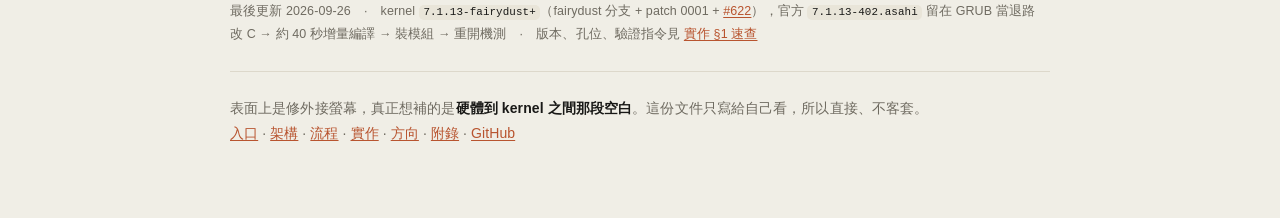
==== commit c7a1ba8f: "改成學習手冊：主幹換成系統本身，補上架構與流程 前三次都在搬內容，因為我把這份東西當成專案文件（狀態／指令／日誌）在 整理。它其實是學習手冊 —— 要回答的是「整個硬體怎麼運作、driver 之間 怎" ====
--- a/html/index.html
+++ b/html/index.html
@@ -82,7 +82,7 @@
   <p class="lead">拔線時 DCP 吞掉一張 page flip，而且從不回報完成。合成器之後拒絕所有 commit，輸出等於被永久鎖死。</p>
   <pre><code>ERR: drm: Cannot commit when a page-flip is awaiting</code></pre>
   <p class="sub">卡點在<strong>合成器</strong>，不在 kernel。
-    失敗鏈條與責任歸屬 → <a href="handbook.html#pageflip">動手 §3</a></p>
+    失敗鏈條與責任歸屬 → <a href="flow.html#pageflip">流程 §4</a></p>
 </section>
 
 <section class="slab act" id="next">
@@ -111,7 +111,7 @@
   最後更新 2026-09-26　·　kernel <code>7.1.13-fairydust+</code>（fairydust 分支 + patch 0001 +
   <a href="https://github.com/AsahiLinux/linux/pull/622">#622</a>），官方 <code>7.1.13-402.asahi</code> 留在 GRUB 當退路<br>
   改 C → 約 40 秒增量編譯 → 裝模組 → 重開機測　·　版本、孔位、驗證指令見
-  <a href="handbook.html#quick">動手 §1 速查</a>
+  <a href="handbook.html#quick">實作 §1 速查</a>
 </p>
 
 <footer>
